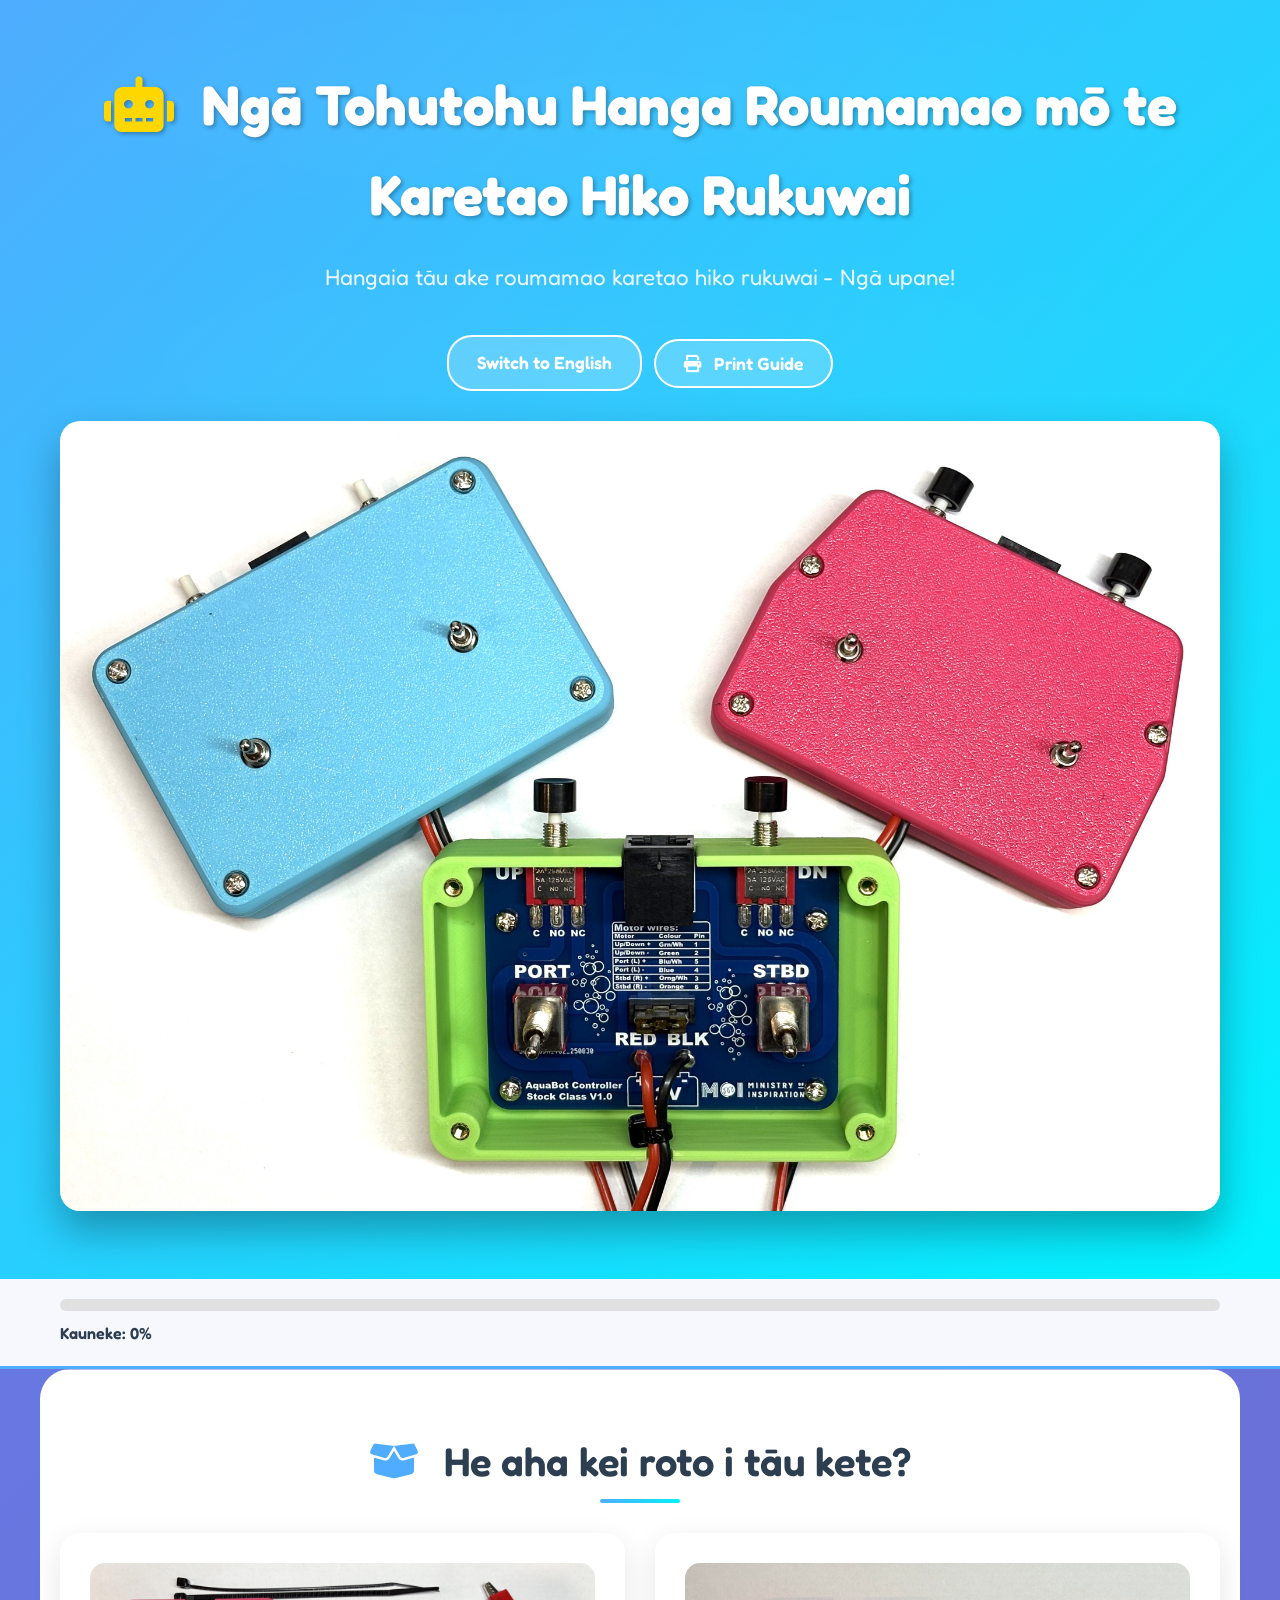
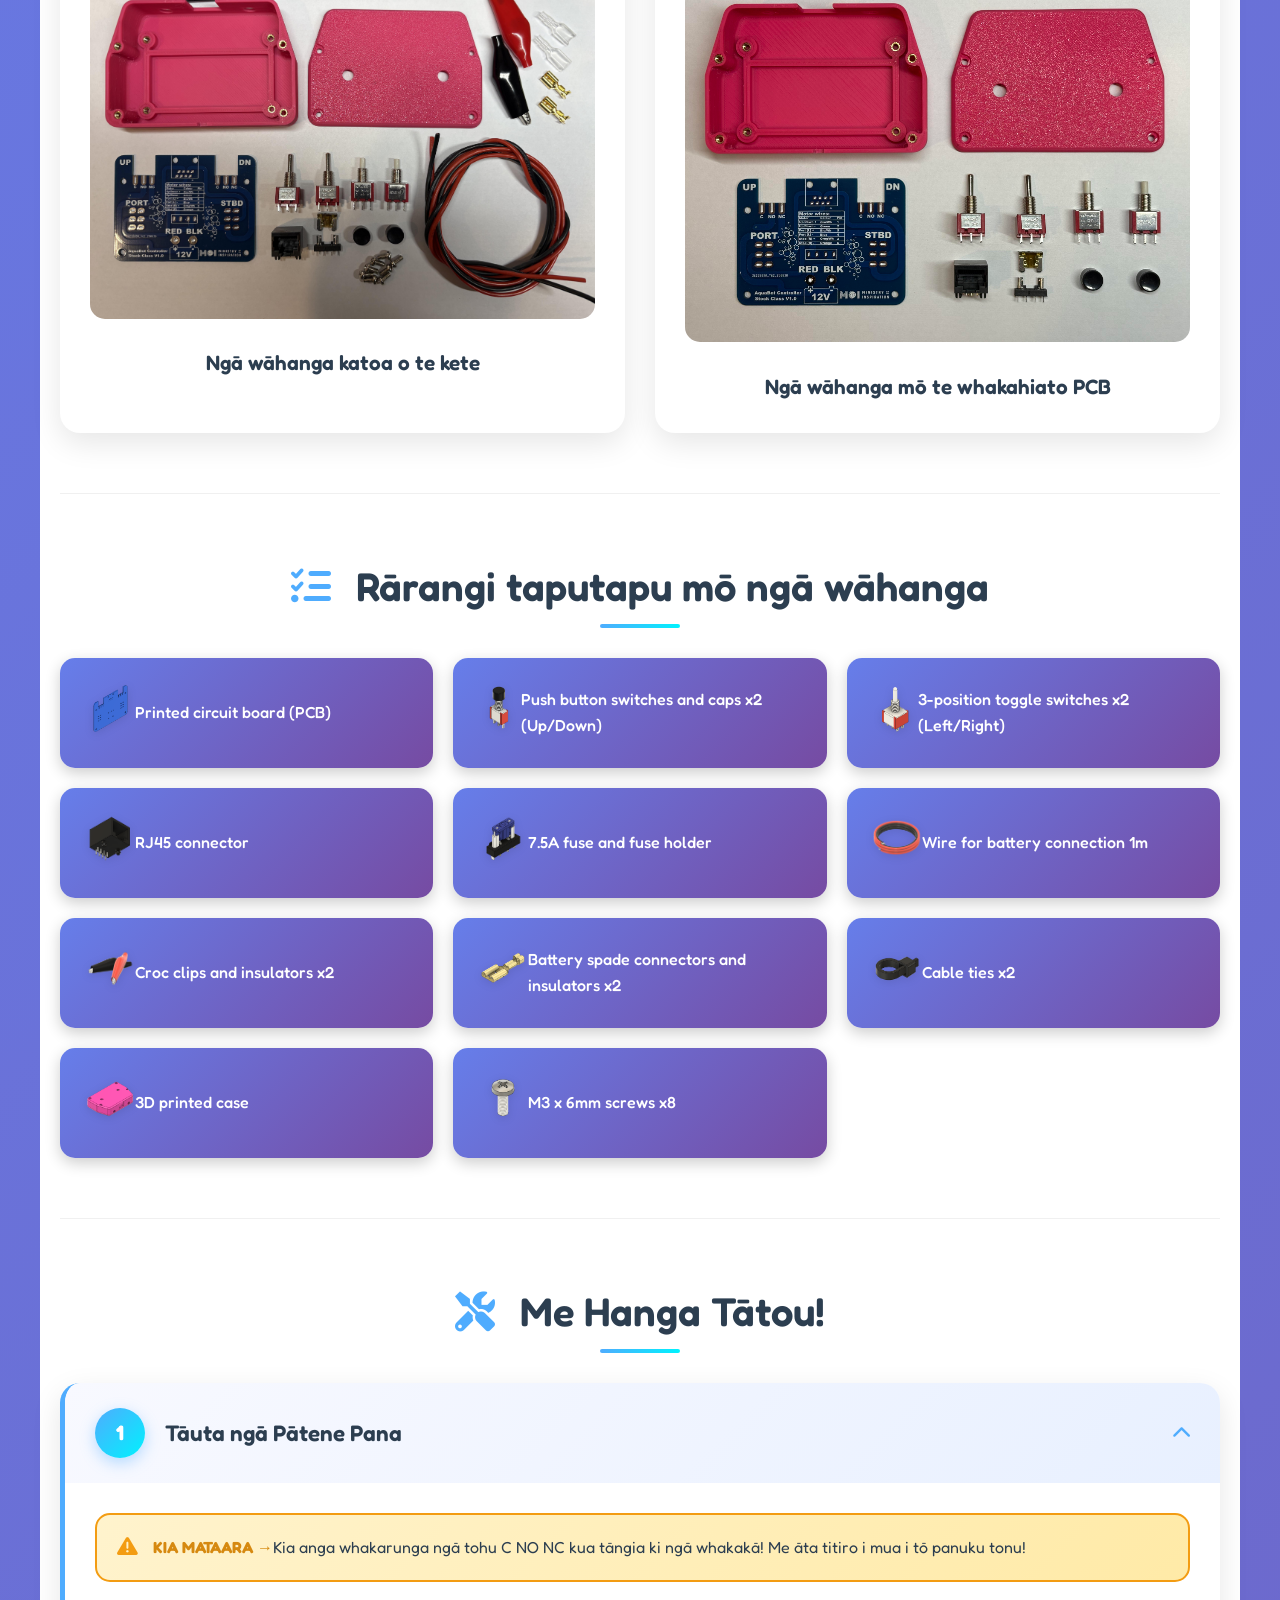
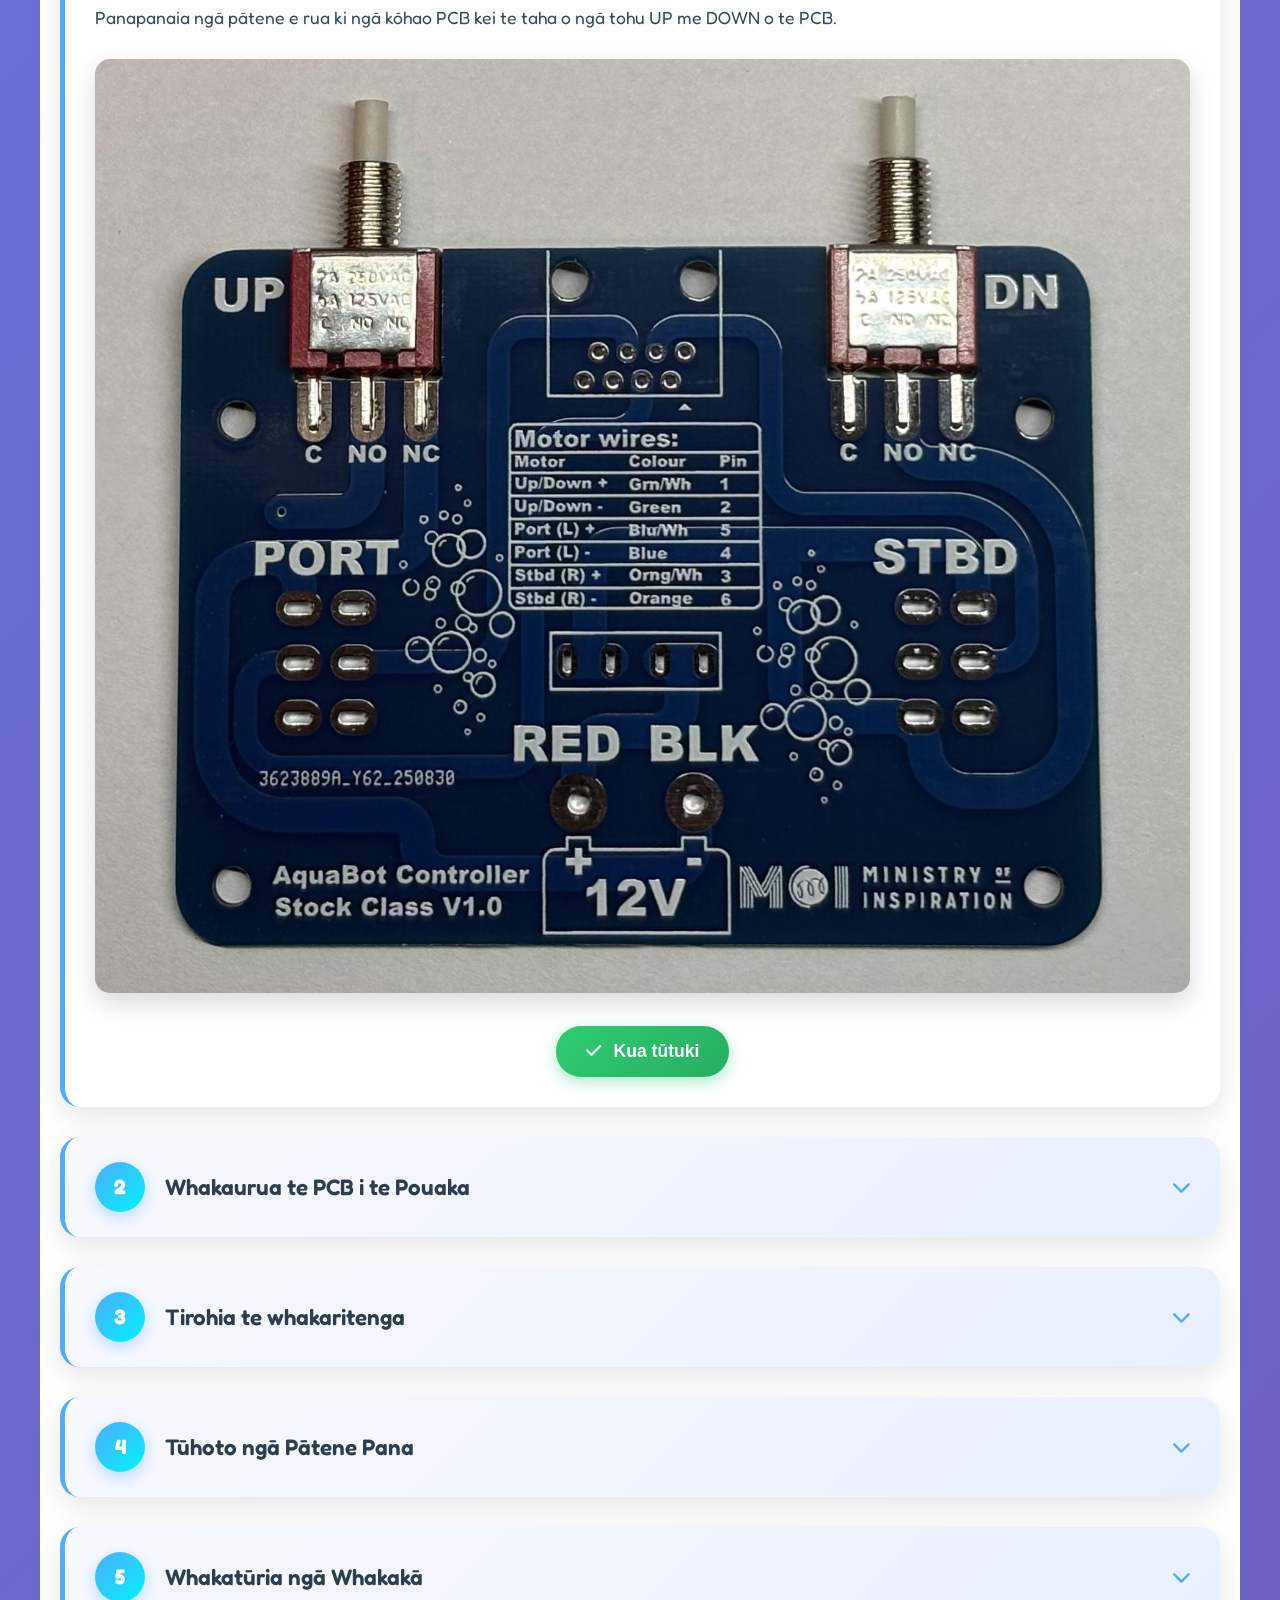
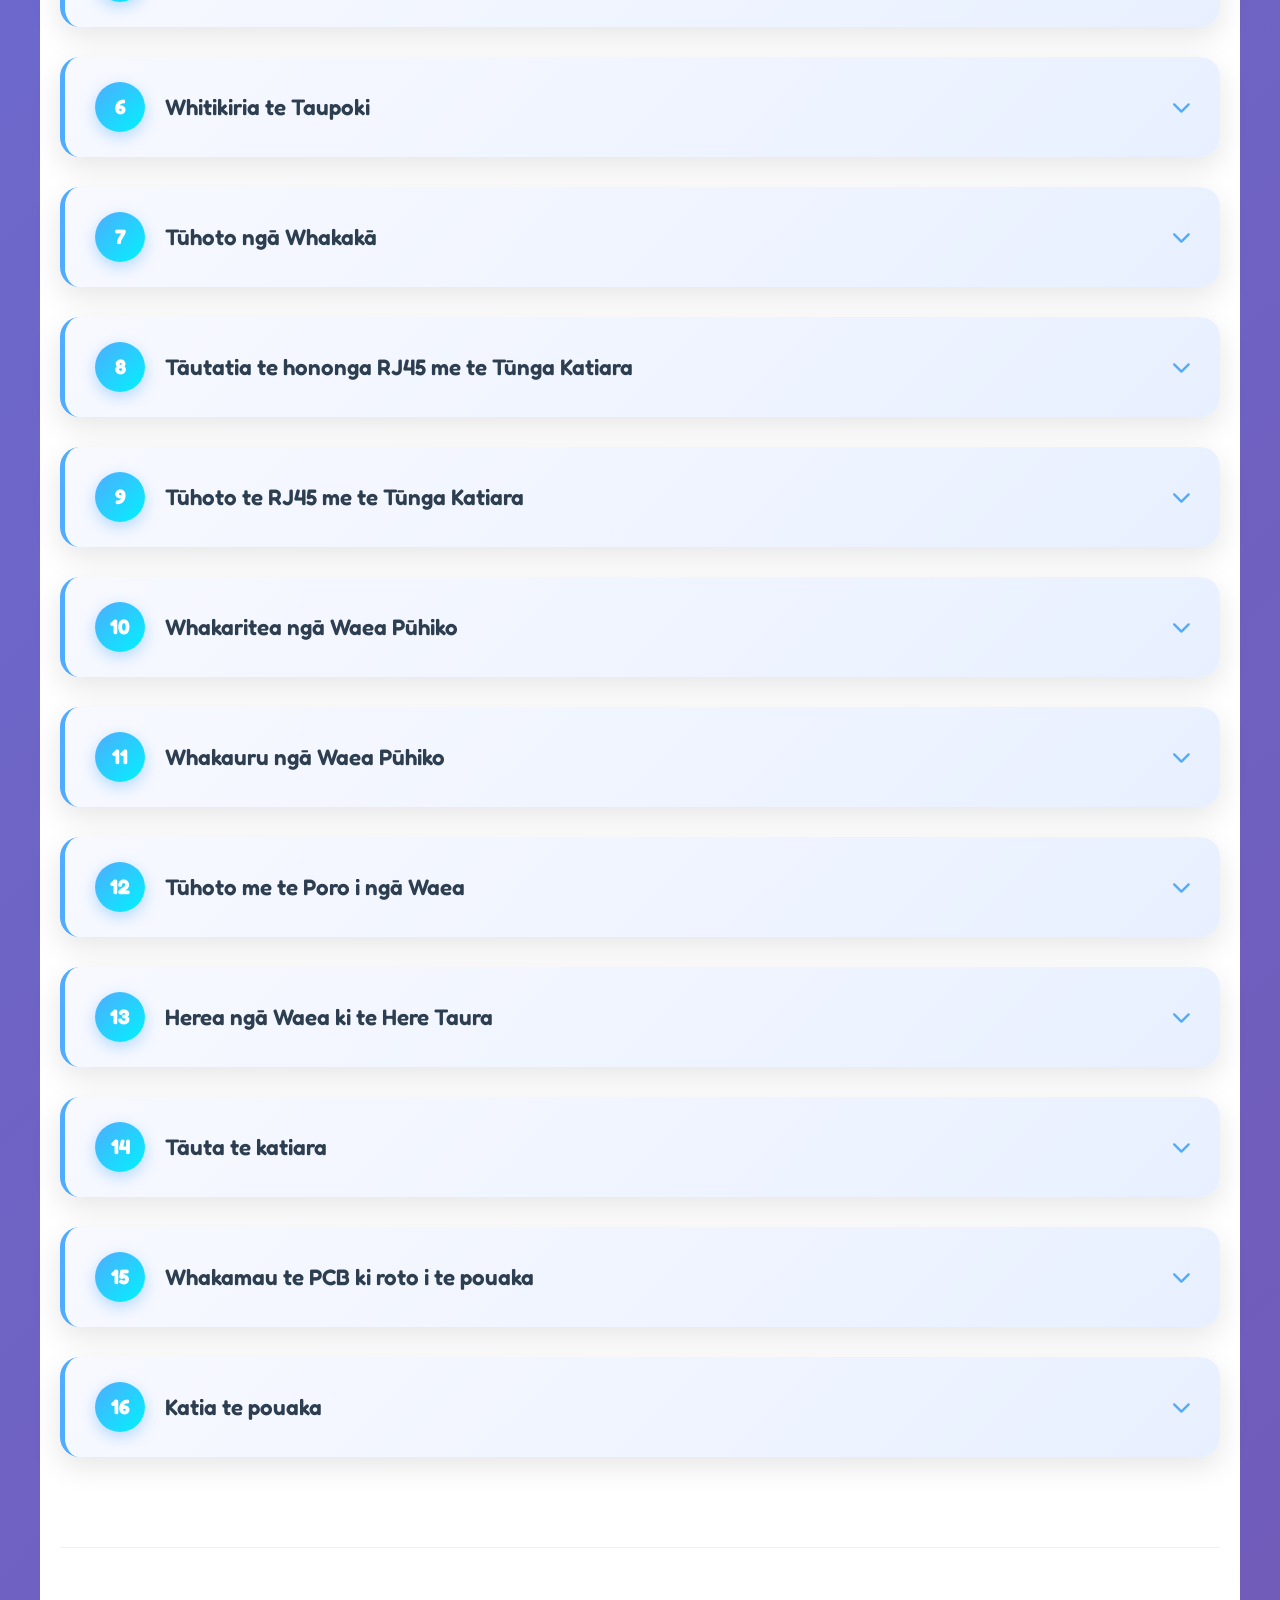
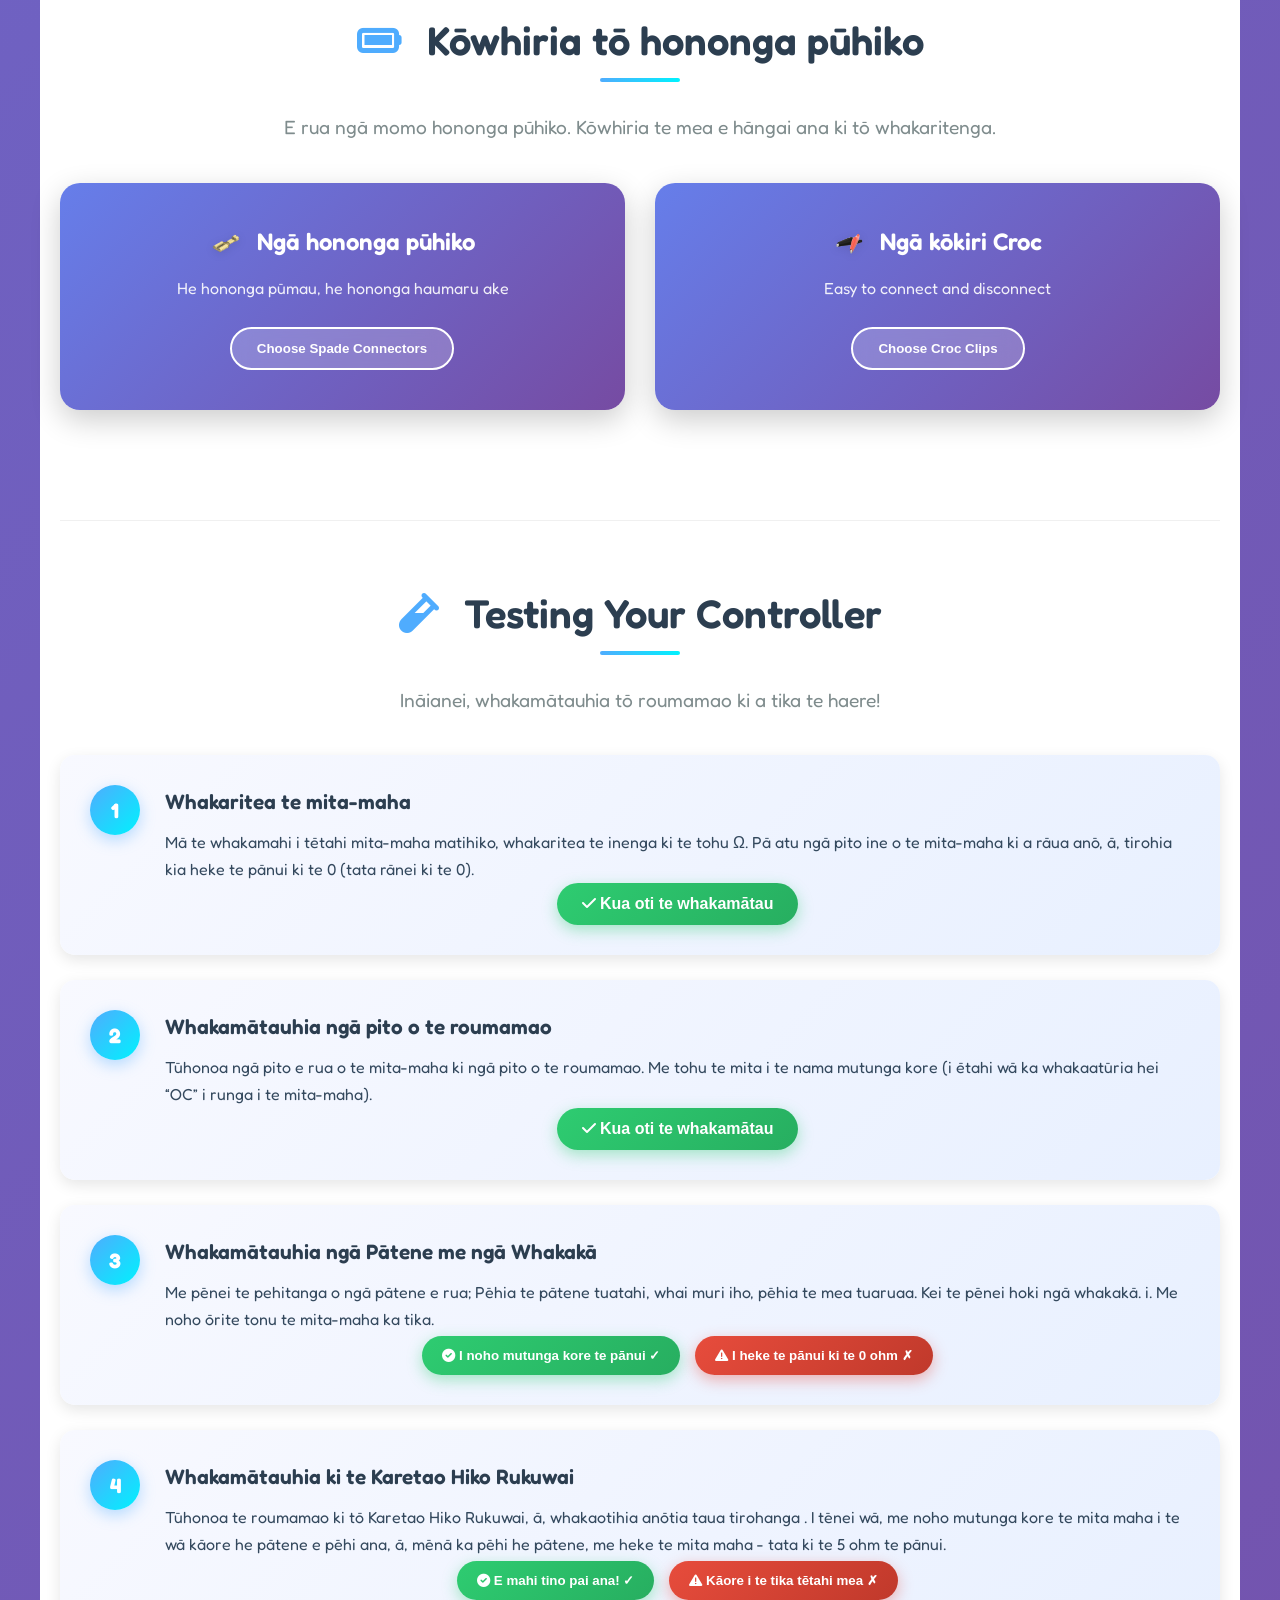
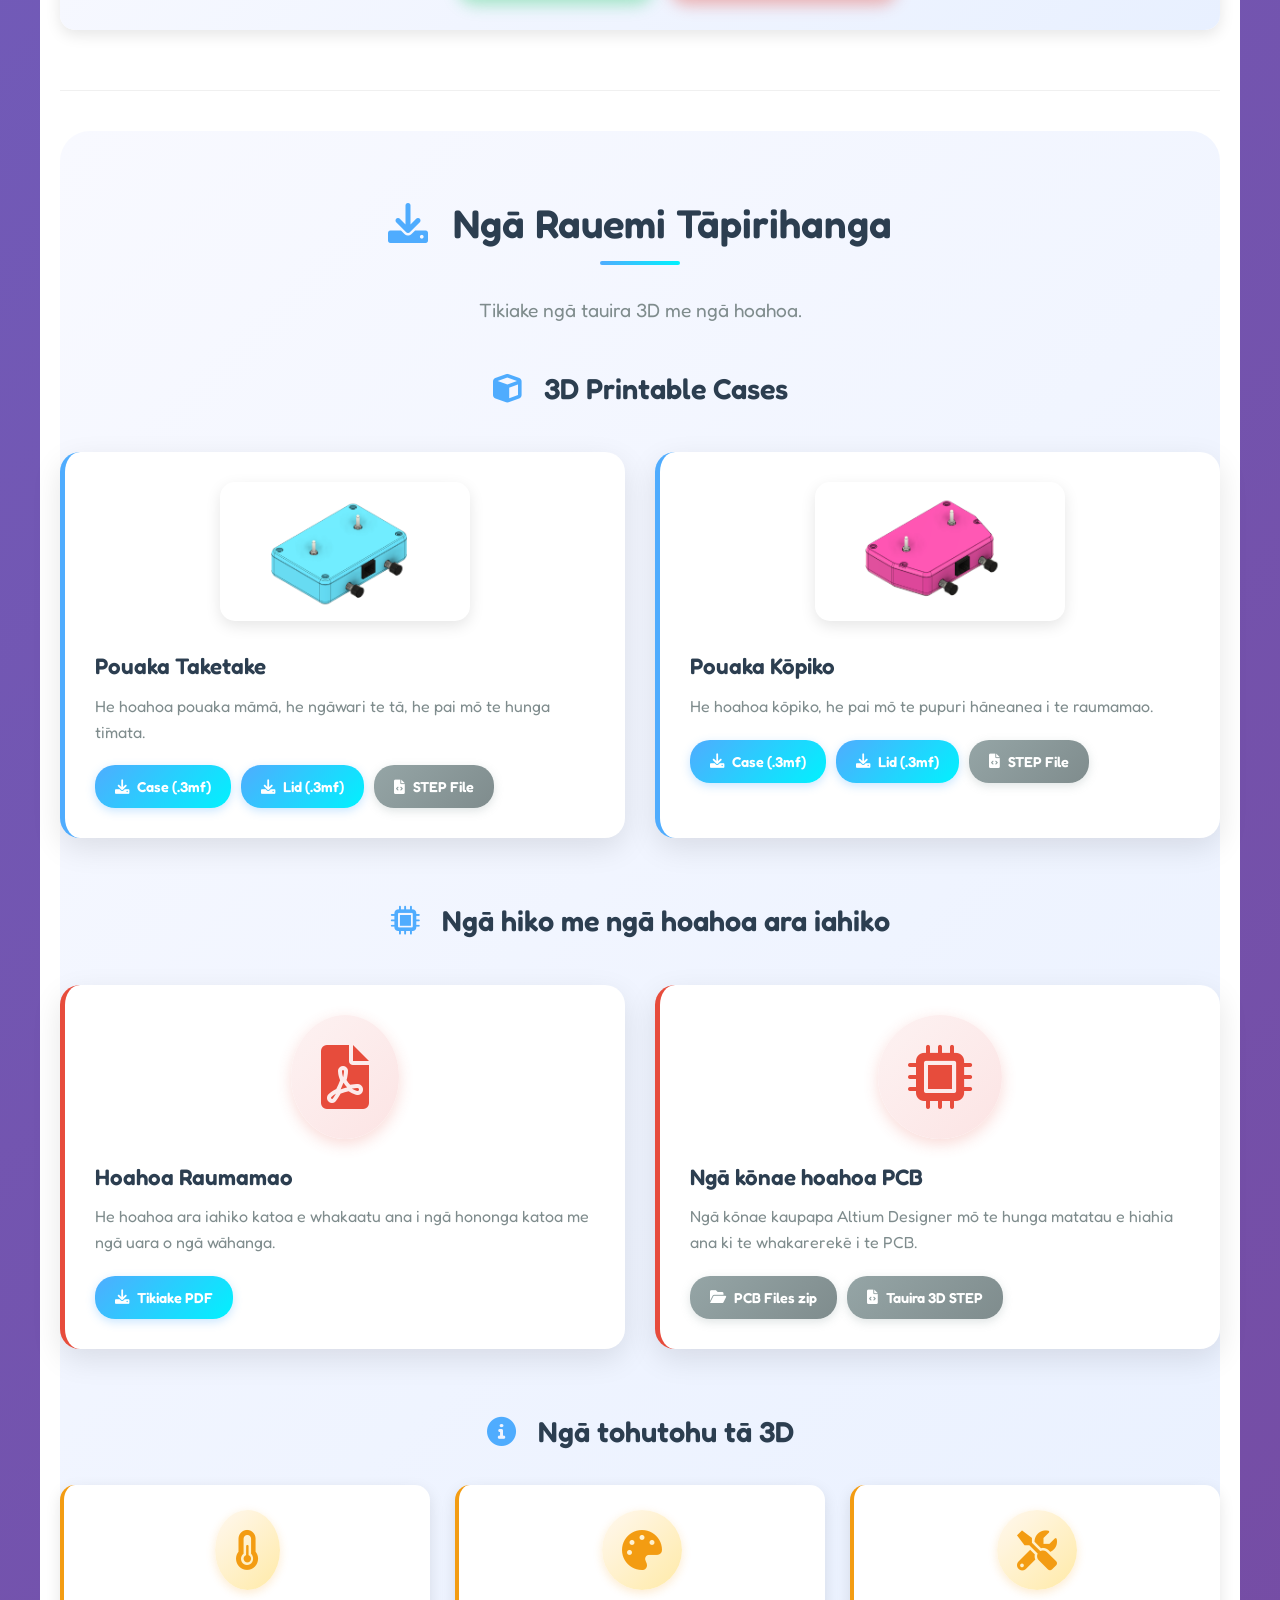
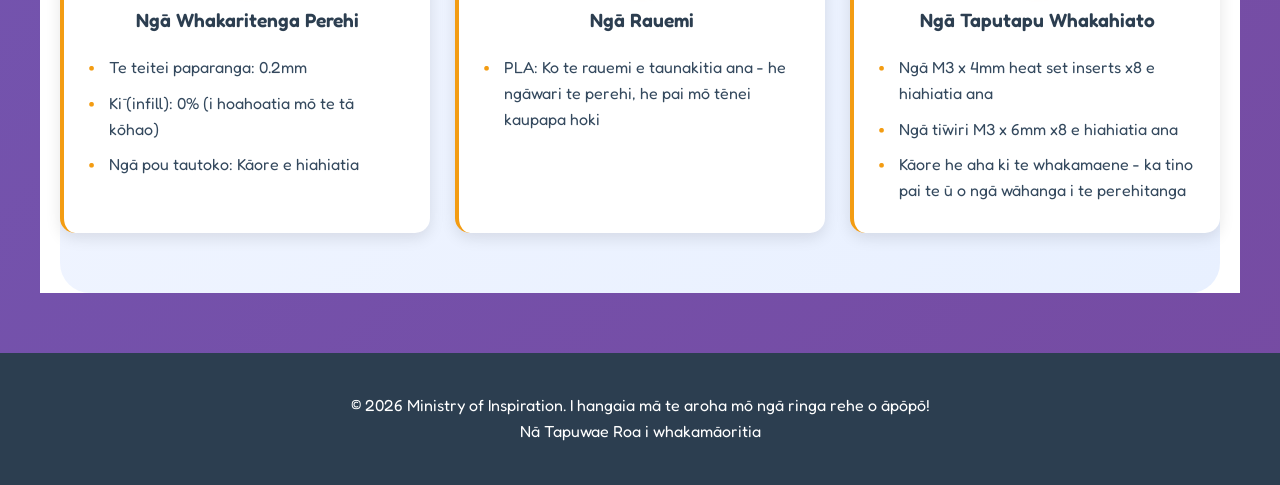
==== mi/index.html @ 12552d41 "Add te reo Māori version" ====
<!DOCTYPE html>
<html lang="mi">
<head>
    <meta charset="UTF-8">
    <meta name="viewport" content="width=device-width, initial-scale=1.0">
    <title>Ngā Tohutohu Hanga Roumamao mō te Karetao Hiko Rukuwai</title>
    <link rel="stylesheet" href="../styles.css">
    <link href="https://fonts.googleapis.com/css2?family=Fredoka:wght@300;400;500;600;700&display=swap" rel="stylesheet">
    <link rel="stylesheet" href="https://cdnjs.cloudflare.com/ajax/libs/font-awesome/6.0.0/css/all.min.css">
</head>
<body>
    <header class="hero-section">
        <div class="container">
            <h1 class="main-title">
                <i class="fas fa-robot"></i>
                Ngā Tohutohu Hanga Roumamao mō te Karetao Hiko Rukuwai
            </h1>
            <p class="subtitle">Hangaia tāu ake roumamao karetao hiko rukuwai - Ngā upane!</p>
            <div class="hero-buttons">
                <a class="btn-lang" href="../index.html">Switch to English</a>
                <button class="btn-print" onclick="printGuide()">
                    <i class="fas fa-print"></i>
                    Print Guide
                </button>
            </div>
            <div class="print-qr">
                <img src="../images/qr-code.png" alt="QR code to web version" class="qr-img">
                <p>Scan for the interactive web version</p>
            </div>
            <div class="hero-image">
                <img src="../images/Controllers.jpeg" alt="Completed AquaBot Controllers" class="hero-img">
            </div>
        </div>
    </header>

    <nav class="progress-nav" id="progressNav">
        <div class="container">
            <div class="progress-bar">
                <div class="progress-fill" id="progressFill"></div>
            </div>
            <div class="progress-controls">
                <p class="progress-text">Kauneke: <span id="progressPercent">0%</span></p>
                <button class="btn-start-again" id="startAgainBtn" onclick="startAgain()" style="display: none;">
                    <i class="fas fa-refresh"></i>
                    Start Again
                </button>
            </div>
        </div>
    </nav>

    <main class="container">
        <!-- Kit Overview Section -->
        <section class="section kit-overview">
            <h2 class="section-title">
                <i class="fas fa-box-open"></i>
                He aha kei roto i tāu kete?
            </h2>
            <div class="kit-images">
                <div class="kit-image-card">
                    <img src="../images/Kit parts.jpeg" alt="Ngā wāhanga katoa o te kete" class="kit-img">
                    <h3>Ngā wāhanga katoa o te kete</h3>
                </div>
                <div class="kit-image-card">
                    <img src="../images/PCB parts.jpeg" alt="Ngā wāhanga mō te whakahiato PCB" class="kit-img">
                    <h3>Ngā wāhanga mō te whakahiato PCB</h3>
                </div>
            </div>
        </section>

        <!-- Parts List Section -->
        <section class="section parts-list">
            <h2 class="section-title">
                <i class="fas fa-list-check"></i>
                Rārangi taputapu mō ngā wāhanga
            </h2>
            <div class="parts-grid">
                <div class="part-item">
                    <img src="../images/icons/PCB.png" alt="PCB" class="part-icon">
                    <span>Printed circuit board (PCB)</span>
                </div>
                <div class="part-item">
                    <img src="../images/icons/pushBtn.png" alt="Push Button" class="part-icon">
                    <span>Push button switches and caps x2 (Up/Down)</span>
                </div>
                <div class="part-item">
                    <img src="../images/icons/switch.png" alt="Toggle Switch" class="part-icon">
                    <span>3-position toggle switches x2 (Left/Right)</span>
                </div>
                <div class="part-item">
                    <img src="../images/icons/RJ45.png" alt="RJ45 Connector" class="part-icon">
                    <span>RJ45 connector</span>
                </div>
                <div class="part-item">
                    <img src="../images/icons/fuse.png" alt="Fuse" class="part-icon">
                    <span>7.5A fuse and fuse holder</span>
                </div>
                <div class="part-item">
                    <img src="../images/icons/wire.png" alt="Wire" class="part-icon">
                    <span>Wire for battery connection 1m</span>
                </div>
                <div class="part-item">
                    <img src="../images/icons/crocClips.png" alt="Crocodile Clips" class="part-icon">
                    <span>Croc clips and insulators x2</span>
                </div>
                <div class="part-item">
                    <img src="../images/icons/spadeTerm.png" alt="Spade Terminals" class="part-icon">
                    <span>Battery spade connectors and insulators x2</span>
                </div>
                <div class="part-item">
                    <img src="../images/icons/cableTie.png" alt="Cable Tie" class="part-icon">
                    <span>Cable ties x2</span>
                </div>
                <div class="part-item">
                    <img src="../images/icons/case.png" alt="3D Printed Case" class="part-icon">
                    <span>3D printed case</span>
                </div>
                <div class="part-item">
                    <img src="../images/icons/screw.png" alt="Screw" class="part-icon">
                    <span>M3 x 6mm screws x8</span>
                </div>
            </div>
        </section>

        <!-- Build Steps Section -->
        <section class="section build-steps">
            <h2 class="section-title">
                <i class="fas fa-tools"></i>
                Me Hanga Tātou!
            </h2>
            
            <!-- Step 1 -->
            <div class="step-card" data-step="1">
                <div class="step-header">
                    <div class="step-number">1</div>
                    <h3>Tāuta ngā Pātene Pana</h3>
                    <div class="step-toggle">
                        <i class="fas fa-chevron-down"></i>
                    </div>
                </div>
                <div class="step-content">
                    <div class="step-text">
                        <div class="warning-box">
                            <i class="fas fa-exclamation-triangle"></i>
                            <strong>KIA MATAARA →</strong> Kia anga whakarunga ngā tohu C NO NC kua tāngia ki ngā whakakā! Me āta titiro  i mua i tō panuku tonu!
                        </div>
                        <p>Panapanaia ngā pātene e rua ki ngā kōhao PCB kei te taha o ngā tohu UP me DOWN o te PCB.</p>
                    </div>
                    <div class="step-image">
                        <img src="../images/1.jpeg" alt="Step 1: Installing push button switches" class="step-img">
                    </div>
                    <div class="step-actions">
                        <button class="btn-complete" onclick="completeStep(1)">
                            <i class="fas fa-check"></i>
                            Kua tūtuki
                        </button>
                    </div>
                </div>
            </div>

            <!-- Step 2 -->
            <div class="step-card" data-step="2">
                <div class="step-header">
                    <div class="step-number">2</div>
                    <h3>Whakaurua te PCB i te Pouaka</h3>
                    <div class="step-toggle">
                        <i class="fas fa-chevron-down"></i>
                    </div>
                </div>
                <div class="step-content">
                    <div class="step-text">
                        <p>Kia tūpato,  āta whakaurua o te PCB ki roto i te  3D printed case, kia kuhu ai ngā pātene mā ngā kohao o mua.</p>
                    </div>
                    <div class="step-image">
                        <img src="../images/2.jpeg" alt="Step 2: Placing PCB in case" class="step-img">
                    </div>
                    <div class="step-actions">
                        <button class="btn-complete" onclick="completeStep(2)">
                            <i class="fas fa-check"></i>
                            Kua tūtuki
                        </button>
                    </div>
                </div>
            </div>

            <!-- Step 3 -->
            <div class="step-card" data-step="3">
                <div class="step-header">
                    <div class="step-number">3</div>
                    <h3>Tirohia te whakaritenga</h3>
                    <div class="step-toggle">
                        <i class="fas fa-chevron-down"></i>
                    </div>
                </div>
                <div class="step-content">
                    <div class="step-text">
                        <p>Tirohia kia tika te whakarārangi o ngā wāhanga katoa, ā, kia tōtika hoki ngā pātene. Ka taea te whakamahi ētahi tīwiri hei pupuri i te PCB.</p>
                    </div>
                    <div class="step-image">
                        <img src="../images/3.jpeg" alt="Step 3: Checking alignment" class="step-img">
                    </div>
                    <div class="step-actions">
                        <button class="btn-complete" onclick="completeStep(3)">
                            <i class="fas fa-check"></i>
                            Kua tūtuki
                        </button>
                    </div>
                </div>
            </div>

            <!-- Step 4 -->
            <div class="step-card" data-step="4">
                <div class="step-header">
                    <div class="step-number">4</div>
                    <h3>Tūhoto ngā Pātene Pana</h3>
                    <div class="step-toggle">
                        <i class="fas fa-chevron-down"></i>
                    </div>
                </div>
                <div class="step-content">
                    <div class="step-text">
                        <div class="warning-box">
                            <i class="fas fa-exclamation-triangle"></i>
                            <strong>Āta tirohia →</strong> Me anga whakarunga tonu ngā tohu C NO NC!
                        </div>
                        <p>Tūhoto ngā pātene kia mau. Tangohia te PCB i te pouaka i muri i tēnei mahi.</p>
                    </div>
                    <div class="step-images">
                        <img src="../images/4A.jpeg" alt="Step 4A: Soldering preparation" class="step-img">
                        <img src="../images/4B.jpeg" alt="Step 4B: Soldering process" class="step-img">
                        <img src="../images/4C.jpeg" alt="Step 4C: Completed soldering" class="step-img">
                    </div>
                    <div class="step-actions">
                        <button class="btn-complete" onclick="completeStep(4)">
                            <i class="fas fa-check"></i>
                            Kua tūtuki
                        </button>
                    </div>
                </div>
            </div>

            <!-- Step 5 -->
            <div class="step-card" data-step="5">
                <div class="step-header">
                    <div class="step-number">5</div>
                    <h3>Whakatūria ngā Whakakā</h3>
                    <div class="step-toggle">
                        <i class="fas fa-chevron-down"></i>
                    </div>
                </div>
                <div class="step-content">
                    <div class="step-text">
                        <p>E rua ngā whakakā tūnga-toru. Whakatūria ki ngā kōhao o te PCB kei te taha o ngā tohu PORT me STBD. Kāore he take mō te ahunga o ngā whakakā.</p>
                    </div>
                    <div class="step-image">
                        <img src="../images/5.jpeg" alt="Step 5: Installing toggle switches" class="step-img">
                    </div>
                    <div class="step-actions">
                        <button class="btn-complete" onclick="completeStep(5)">
                            <i class="fas fa-check"></i>
                            Kua tūtuki
                        </button>
                    </div>
                </div>
            </div>

            <!-- Step 6 -->
            <div class="step-card" data-step="6">
                <div class="step-header">
                    <div class="step-number">6</div>
                    <h3>Whitikiria te Taupoki</h3>
                    <div class="step-toggle">
                        <i class="fas fa-chevron-down"></i>
                    </div>
                </div>
                <div class="step-content">
                    <div class="step-text">
                        <p>Whitikiria te taupoki ki runga i ngā whakakā e rua kia pupuri ai i te tūnga tika. Hurihia koaro te PCB me te taupoki, ā, whakatakotoria ki runga i te pouaka ki te noho whakararo taupoki.</p>
                    </div>
                    <div class="step-image">
                        <img src="../images/6.jpeg" alt="Step 6: Positioning case lid" class="step-img">
                    </div>
                    <div class="step-actions">
                        <button class="btn-complete" onclick="completeStep(6)">
                            <i class="fas fa-check"></i>
                            Kua tūtuki
                        </button>
                    </div>
                </div>
            </div>

            <!-- Step 7 -->
            <div class="step-card" data-step="7">
                <div class="step-header">
                    <div class="step-number">7</div>
                    <h3>Tūhoto ngā Whakakā</h3>
                    <div class="step-toggle">
                        <i class="fas fa-chevron-down"></i>
                    </div>
                </div>
                <div class="step-content">
                    <div class="step-text">
                        <p>Puritia te PCB kia papatahi (tērā pea ma tētahi atu e āwhina), tūhototia ngā whakakā. I ētahi wā he pai ake te tūhoto i tētahi waewae kotahi o te whakakā, kātahi ka hiki ake te papa hei tirotiro mēnā kei te tōtika.</p>
                    </div>
                    <div class="step-image">
                        <img src="../images/7.jpeg" alt="Step 7: Soldering toggle switches" class="step-img">
                    </div>
                    <div class="step-actions">
                        <button class="btn-complete" onclick="completeStep(7)">
                            <i class="fas fa-check"></i>
                            Kua tūtuki
                        </button>
                    </div>
                </div>
            </div>

            <!-- Step 8 -->
            <div class="step-card" data-step="8">
                <div class="step-header">
                    <div class="step-number">8</div>
                    <h3>Tāutatia te hononga RJ45 me te Tūnga Katiara</h3>
                    <div class="step-toggle">
                        <i class="fas fa-chevron-down"></i>
                    </div>
                </div>
                <div class="step-content">
                    <div class="step-text">
                        <p>Pēhia te hononga RJ45 me te Tūnga Katiara, ko te manako kia tuturu te mau.</p>
                    </div>
                    <div class="step-image">
                        <img src="../images/8.jpeg" alt="Step 8: Installing RJ45 and fuse holder" class="step-img">
                    </div>
                    <div class="step-actions">
                        <button class="btn-complete" onclick="completeStep(8)">
                            <i class="fas fa-check"></i>
                            Kua tūtuki
                        </button>
                    </div>
                </div>
            </div>

            <!-- Step 9 -->
            <div class="step-card" data-step="9">
                <div class="step-header">
                    <div class="step-number">9</div>
                    <h3>Tūhoto te RJ45 me te Tūnga Katiara</h3>
                    <div class="step-toggle">
                        <i class="fas fa-chevron-down"></i>
                    </div>
                </div>
                <div class="step-content">
                    <div class="step-text">
                        <p>Hurihia te PCB, kātahi ka tūhoto i te hononga RJ45 me te Tūnga Katiara.</p>
                    </div>
                    <div class="step-image">
                        <img src="../images/9.jpeg" alt="Step 9: Soldering RJ45 and fuse holder" class="step-img">
                    </div>
                    <div class="step-actions">
                        <button class="btn-complete" onclick="completeStep(9)">
                            <i class="fas fa-check"></i>
                            Kua tūtuki
                        </button>
                    </div>
                </div>
            </div>

            <!-- Step 10 -->
            <div class="step-card" data-step="10">
                <div class="step-header">
                    <div class="step-number">10</div>
                    <h3>Whakaritea ngā Waea Pūhiko</h3>
                    <div class="step-toggle">
                        <i class="fas fa-chevron-down"></i>
                    </div>
                </div>
                <div class="step-content">
                    <div class="step-text">
                        <p>Huraina te hiako  (tata ki te 5mm) i ngā pito o te waea mō te hononga pūhiko, ā, takawiria ngā pito o te waea kia tōtika ai ngā whenu katoa. Kātahi, kia āta whakauru ngā waea ki ngā kōhao o te PCB.</p>
                    </div>
                    <div class="step-image">
                        <img src="../images/10.jpeg" alt="Step 10: Preparing battery wires" class="step-img">
                    </div>
                    <div class="step-actions">
                        <button class="btn-complete" onclick="completeStep(10)">
                            <i class="fas fa-check"></i>
                            Kua tūtuki
                        </button>
                    </div>
                </div>
            </div>

            <!-- Step 11 -->
            <div class="step-card" data-step="11">
                <div class="step-header">
                    <div class="step-number">11</div>
                    <h3>Whakauru ngā Waea Pūhiko</h3>
                    <div class="step-toggle">
                        <i class="fas fa-chevron-down"></i>
                    </div>
                </div>
                <div class="step-content">
                    <div class="step-text">
                        <p>Kia āta hurihia kōaro te PCB, me te pupuri tonu i ngā waea kia noho pūmau ki tō rātou wāhi. Tērā pea kia takitahi te whakauru i ngā waea mēnā ka paheke tonu ki waho.</p>
                    </div>
                    <div class="step-image">
                        <img src="../images/11.jpeg" alt="Step 11: Inserting battery wires" class="step-img">
                    </div>
                    <div class="step-actions">
                        <button class="btn-complete" onclick="completeStep(11)">
                            <i class="fas fa-check"></i>
                            Kua tūtuki
                        </button>
                    </div>
                </div>
            </div>

            <!-- Step 12 -->
            <div class="step-card" data-step="12">
                <div class="step-header">
                    <div class="step-number">12</div>
                    <h3>Tūhoto me te Poro i ngā Waea</h3>
                    <div class="step-toggle">
                        <i class="fas fa-chevron-down"></i>
                    </div>
                </div>
                <div class="step-content">
                    <div class="step-text">
                        <p>Tūhototia ngā waea kia pūmau ai ki ō rātou wāhi, ā, poroa ngā pito mēnā e roa rawa ana te puta ki waho.</p>
                    </div>
                    <div class="step-images">
                        <img src="../images/12A.jpeg" alt="Step 12A: Soldering wires" class="step-img">
                        <img src="../images/12B.jpeg" alt="Step 12B: Trimming wire ends" class="step-img">
                    </div>
                    <div class="step-actions">
                        <button class="btn-complete" onclick="completeStep(12)">
                            <i class="fas fa-check"></i>
                            Kua tūtuki
                        </button>
                    </div>
                </div>
            </div>

            <!-- Step 13 -->
            <div class="step-card" data-step="13">
                <div class="step-header">
                    <div class="step-number">13</div>
                    <h3>Herea ngā Waea ki te Here Taura</h3>
                    <div class="step-toggle">
                        <i class="fas fa-chevron-down"></i>
                    </div>
                </div>
                <div class="step-content">
                    <div class="step-text">
                        <p>Retia ngā waea  i tētahi here taura , tata ki te 25mm te tawhiti mai i te wāhi i tūhototia ai ki te PCB. Mā konei e whakamutu  i te kumetanga o ngā waea i te hononga tūhoto, kia kore ai te hononga e whati i a koe e toa ana i te whakataetae!</p>
                    </div>
                    <div class="step-image">
                        <img src="../images/13.jpeg" alt="Step 13: Securing wires with cable tie" class="step-img">
                    </div>
                    <div class="step-actions">
                        <button class="btn-complete" onclick="completeStep(13)">
                            <i class="fas fa-check"></i>
                            Kua tūtuki
                        </button>
                    </div>
                </div>
            </div>

            <!-- Step 14 -->
            <div class="step-card" data-step="14">
                <div class="step-header">
                    <div class="step-number">14</div>
                    <h3>Tāuta te katiara</h3>
                    <div class="step-toggle">
                        <i class="fas fa-chevron-down"></i>
                    </div>
                </div>
                <div class="step-content">
                    <div class="step-text">
                        <p>Pēhia te katiara kia noho ki roto i te tūnga katiara.</p>
                    </div>
                    <div class="step-image">
                        <img src="../images/14.jpeg" alt="Step 14: Installing fuse" class="step-img">
                    </div>
                    <div class="step-actions">
                        <button class="btn-complete" onclick="completeStep(14)">
                            <i class="fas fa-check"></i>
                            Kua tūtuki
                        </button>
                    </div>
                </div>
            </div>

            <!-- Step 15 -->
            <div class="step-card" data-step="15">
                <div class="step-header">
                    <div class="step-number">15</div>
                    <h3>Whakamau te PCB ki roto i te pouaka</h3>
                    <div class="step-toggle">
                        <i class="fas fa-chevron-down"></i>
                    </div>
                </div>
                <div class="step-content">
                    <div class="step-text">
                        <p>Whakatūria anō te PCB ki roto i te 3D printed case, ā, whakamaua ki ngā tīwiri e whā.</p>
                    </div>
                    <div class="step-image">
                        <img src="../images/15.jpeg" alt="Step 15: Securing PCB in case" class="step-img">
                    </div>
                    <div class="step-actions">
                        <button class="btn-complete" onclick="completeStep(15)">
                            <i class="fas fa-check"></i>
                            Kua tūtuki
                        </button>
                    </div>
                </div>
            </div>

            <!-- Step 16 -->
            <div class="step-card" data-step="16">
                <div class="step-header">
                    <div class="step-number">16</div>
                    <h3>Katia te pouaka</h3>
                    <div class="step-toggle">
                        <i class="fas fa-chevron-down"></i>
                    </div>
                </div>
                <div class="step-content">
                    <div class="step-text">
                        <p>Me whakarite kia takoto ngā waea ki runga i te kōhao o runga o te pouaka, kātahi ka whitiki te taupoki, ā, whakamaua ki ngā tīwiri e whā.</p>
                    </div>
                    <div class="step-image">
                        <img src="../images/16.jpeg" alt="Step 16: Closing the case" class="step-img">
                    </div>
                    <div class="step-actions">
                        <button class="btn-complete" onclick="completeStep(16)">
                            <i class="fas fa-check"></i>
                            Kua tūtuki
                        </button>
                    </div>
                </div>
            </div>
        </section>

        <!-- Battery Connection Options -->
        <section class="section connection-options">
            <h2 class="section-title">
                <i class="fas fa-battery-full"></i>
                Kōwhiria tō hononga pūhiko
            </h2>
            <p class="section-description">E rua ngā momo hononga pūhiko. Kōwhiria te mea e hāngai ana ki tō whakaritenga.</p>
            
            <div class="connection-choice">
                <div class="choice-cards">
                    <div class="choice-card">
                        <h3><img src="../images/icons/spadeTerm.png" alt="Spade Terminals" class="choice-icon"> Ngā hononga pūhiko</h3>
                        <p>He hononga pūmau, he hononga haumaru ake</p>
                        <button class="choice-btn" onclick="showSteps('spade')">Choose Spade Connectors</button>
                    </div>
                    <div class="choice-card">
                        <h3><img src="../images/icons/crocClips.png" alt="Crocodile Clips" class="choice-icon"> Ngā kōkiri Croc</h3>
                        <p>Easy to connect and disconnect</p>
                        <button class="choice-btn" onclick="showSteps('croc')">Choose Croc Clips</button>
                    </div>
                </div>
            </div>

            <!-- Spade Connector Steps -->
            <div id="spade-steps" class="connection-steps" style="display: none;">
                <h3 class="connection-title">Spade Connector Steps</h3>
                
                <!-- Step 17 -->
                <div class="step-card" data-step="17">
                    <div class="step-header">
                        <div class="step-number">17</div>
                        <h3>Tin Spade Connector</h3>
                        <div class="step-toggle">
                            <i class="fas fa-chevron-down"></i>
                        </div>
                    </div>
                    <div class="step-content">
                        <div class="step-text">
                            <p>Using a clip to hold a spade terminal connector, tin the wire connection by heating it up with the soldering iron and adding solder.</p>
                        </div>
                        <div class="step-image">
                            <img src="../images/17.jpeg" alt="Step 17: Tinning spade connector" class="step-img">
                        </div>
                        <div class="step-actions">
                            <button class="btn-complete" onclick="completeStep(17)">
                                <i class="fas fa-check"></i>
                                Kua tūtuki
                            </button>
                        </div>
                    </div>
                </div>

                <!-- Step 18 -->
                <div class="step-card" data-step="18">
                    <div class="step-header">
                        <div class="step-number">18</div>
                        <h3>Prepare and Tin Wire</h3>
                        <div class="step-toggle">
                            <i class="fas fa-chevron-down"></i>
                        </div>
                    </div>
                    <div class="step-content">
                        <div class="step-text">
                            <p>Strip about 5mm of insulation from the ends of the wire for the battery connection and tin the end of the wire with a little solder.</p>
                        </div>
                        <div class="step-image">
                            <img src="../images/18.jpeg" alt="Step 18: Preparing and tinning wire" class="step-img">
                        </div>
                        <div class="step-actions">
                            <button class="btn-complete" onclick="completeStep(18)">
                                <i class="fas fa-check"></i>
                                Kua tūtuki
                            </button>
                        </div>
                    </div>
                </div>

                <!-- Step 19 -->
                <div class="step-card" data-step="19">
                    <div class="step-header">
                        <div class="step-number">19</div>
                        <h3>Solder Wire to Spade Connector</h3>
                        <div class="step-toggle">
                            <i class="fas fa-chevron-down"></i>
                        </div>
                    </div>
                    <div class="step-content">
                        <div class="step-text">
                            <p>Slide the insulated sleeve onto the wire first, then solder the wire to the spade terminal connector by heating up the solder again and holding the wire in place until all of the solder is melted. Remove the heat and hold the wire in place for at least 5 seconds, or until the solder has solidified.</p>
                        </div>
                        <div class="step-image">
                            <img src="../images/19.jpeg" alt="Step 19: Soldering wire to spade connector" class="step-img">
                        </div>
                        <div class="step-actions">
                            <button class="btn-complete" onclick="completeStep(19)">
                                <i class="fas fa-check"></i>
                                Kua tūtuki
                            </button>
                        </div>
                    </div>
                </div>

                <!-- Step 20 -->
                <div class="step-card" data-step="20">
                    <div class="step-header">
                        <div class="step-number">20</div>
                        <h3>Crimp Wire Tabs</h3>
                        <div class="step-toggle">
                            <i class="fas fa-chevron-down"></i>
                        </div>
                    </div>
                    <div class="step-content">
                        <div class="step-text">
                            <p>Using a pair of needle-nose pliers, bend the wire crimp tabs on the spade terminal down so they squish the wire insulation a little bit.</p>
                        </div>
                        <div class="step-images">
                            <img src="../images/20A.jpeg" alt="Step 20A: Crimping wire tabs" class="step-img">
                            <img src="../images/20B.jpeg" alt="Step 20B: Completed crimp" class="step-img">
                        </div>
                        <div class="step-actions">
                            <button class="btn-complete" onclick="completeStep(20)">
                                <i class="fas fa-check"></i>
                                Kua tūtuki
                            </button>
                        </div>
                    </div>
                </div>

                <!-- Step 21 -->
                <div class="step-card" data-step="21">
                    <div class="step-header">
                        <div class="step-number">21</div>
                        <h3>Install Insulated Sleeve</h3>
                        <div class="step-toggle">
                            <i class="fas fa-chevron-down"></i>
                        </div>
                    </div>
                    <div class="step-content">
                        <div class="step-text">
                            <p>Slide the insulated sleeve over the spade terminal connector and crimp tabs, then you can repeat steps 17-21 for the other wire.</p>
                        </div>
                        <div class="step-images">
                            <img src="../images/21A.jpeg" alt="Step 21A: Installing insulated sleeve" class="step-img">
                            <img src="../images/21B.jpeg" alt="Step 21B: Completed spade connectors" class="step-img">
                        </div>
                        <div class="step-actions">
                            <button class="btn-complete" onclick="completeStep(21)">
                                <i class="fas fa-check"></i>
                                Kua tūtuki
                            </button>
                        </div>
                    </div>
                </div>
            </div>

            <!-- Croc Clip Steps -->
            <div id="croc-steps" class="connection-steps" style="display: none;">
                <h3 class="connection-title">Croc Clip Steps</h3>
                
                <!-- Step 22 -->
                <div class="step-card" data-step="22">
                    <div class="step-header">
                        <div class="step-number">22</div>
                        <h3>Tin Croc Clip</h3>
                        <div class="step-toggle">
                            <i class="fas fa-chevron-down"></i>
                        </div>
                    </div>
                    <div class="step-content">
                        <div class="step-text">
                            <p>Using a clip to hold a croc clip, tin the wire connection by heating it up with the soldering iron and adding solder.</p>
                        </div>
                        <div class="step-image">
                            <img src="../images/22.jpeg" alt="Step 22: Tinning croc clip" class="step-img">
                        </div>
                        <div class="step-actions">
                            <button class="btn-complete" onclick="completeStep(22)">
                                <i class="fas fa-check"></i>
                                Kua tūtuki
                            </button>
                        </div>
                    </div>
                </div>

                <!-- Step 23 -->
                <div class="step-card" data-step="23">
                    <div class="step-header">
                        <div class="step-number">23</div>
                        <h3>Prepare Wire for Croc Clip</h3>
                        <div class="step-toggle">
                            <i class="fas fa-chevron-down"></i>
                        </div>
                    </div>
                    <div class="step-content">
                        <div class="step-text">
                            <p>Strip about 5mm of insulation from the ends of the wire for the battery connection and tin the end of the wire with a little solder.</p>
                        </div>
                        <div class="step-image">
                            <img src="../images/23.jpeg" alt="Step 23: Preparing wire for croc clip" class="step-img">
                        </div>
                        <div class="step-actions">
                            <button class="btn-complete" onclick="completeStep(23)">
                                <i class="fas fa-check"></i>
                                Kua tūtuki
                            </button>
                        </div>
                    </div>
                </div>

                <!-- Step 24 -->
                <div class="step-card" data-step="24">
                    <div class="step-header">
                        <div class="step-number">24</div>
                        <h3>Crimp Wire to Croc Clip</h3>
                        <div class="step-toggle">
                            <i class="fas fa-chevron-down"></i>
                        </div>
                    </div>
                    <div class="step-content">
                        <div class="step-text">
                            <p>Slide the insulated croc clip sleeve onto the wire first, then holding the wire in place squeeze the wire crimp tabs down so they squish the wire insulation a little bit.</p>
                        </div>
                        <div class="step-image">
                            <img src="../images/24.jpeg" alt="Step 24: Crimping wire to croc clip" class="step-img">
                        </div>
                        <div class="step-actions">
                            <button class="btn-complete" onclick="completeStep(24)">
                                <i class="fas fa-check"></i>
                                Kua tūtuki
                            </button>
                        </div>
                    </div>
                </div>

                <!-- Step 25 -->
                <div class="step-card" data-step="25">
                    <div class="step-header">
                        <div class="step-number">25</div>
                        <h3>Solder Croc Clip Connection</h3>
                        <div class="step-toggle">
                            <i class="fas fa-chevron-down"></i>
                        </div>
                    </div>
                    <div class="step-content">
                        <div class="step-text">
                            <p>Solder the wire to the croc clip by heating up the solder again and holding the wire in place until all of the solder is melted.</p>
                        </div>
                        <div class="step-image">
                            <img src="../images/25.jpeg" alt="Step 25: Soldering croc clip connection" class="step-img">
                        </div>
                        <div class="step-actions">
                            <button class="btn-complete" onclick="completeStep(25)">
                                <i class="fas fa-check"></i>
                                Kua tūtuki
                            </button>
                        </div>
                    </div>
                </div>

                <!-- Step 26 -->
                <div class="step-card" data-step="26">
                    <div class="step-header">
                        <div class="step-number">26</div>
                        <h3>Finish Croc Clip Assembly</h3>
                        <div class="step-toggle">
                            <i class="fas fa-chevron-down"></i>
                        </div>
                    </div>
                    <div class="step-content">
                        <div class="step-text">
                            <p>Slide the insulated croc clip sleeve over the wire crimp tabs, then you can repeat steps 22-26 for the other wire.</p>
                        </div>
                        <div class="step-image">
                            <img src="../images/26.jpeg" alt="Step 26: Finishing croc clip assembly" class="step-img">
                        </div>
                        <div class="step-actions">
                            <button class="btn-complete" onclick="completeStep(26)">
                                <i class="fas fa-check"></i>
                                Kua tūtuki
                            </button>
                        </div>
                    </div>
                </div>
            </div>
        </section>

        <!-- Testing Section -->
        <section class="section testing-section" id="testing-section">
            <h2 class="section-title">
                <i class="fas fa-vial"></i>
                Testing Your Controller
            </h2>
            <p class="section-description">Ināianei, whakamātauhia tō roumamao ki a tika te haere!</p>
            
            <div class="testing-steps">
                <div class="test-step" data-test="1">
                    <div class="test-number">1</div>
                    <div class="test-content">
                        <h3>Whakaritea te mita-maha</h3>
                        <p>Mā te whakamahi i tētahi mita-maha matihiko, whakaritea te inenga ki te tohu Ω. Pā atu ngā pito ine o te mita-maha ki a rāua anō, ā, tirohia kia heke te pānui ki te 0 (tata rānei ki te 0).</p>
                        <div class="test-actions">
                            <button class="btn-test-complete" onclick="completeTest(1)">
                                <i class="fas fa-check"></i>
                                Kua oti te whakamātau
                            </button>
                        </div>
                    </div>
                </div>
                <div class="test-step" data-test="2">
                    <div class="test-number">2</div>
                    <div class="test-content">
                        <h3>Whakamātauhia ngā pito o te roumamao</h3>
                        <p>Tūhonoa ngā pito e rua o te mita-maha ki ngā pito o te roumamao. Me tohu te mita  i te nama mutunga kore (i ētahi wā ka whakaatūria hei “OC” i runga i te mita-maha).</p>
                        <div class="test-actions">
                            <button class="btn-test-complete" onclick="completeTest(2)">
                                <i class="fas fa-check"></i>
                                Kua oti te whakamātau
                            </button>
                        </div>
                    </div>
                </div>
                <div class="test-step" data-test="3">
                    <div class="test-number">3</div>
                    <div class="test-content">
                        <h3>Whakamātauhia ngā Pātene me ngā Whakakā</h3>
                        <p>Me pēnei te pehitanga o ngā pātene e rua; Pēhia te pātene tuatahi, whai muri iho, pēhia te mea tuaruaa.   Kei te pēnei hoki ngā whakakā. i. Me noho ōrite tonu te mita-maha ka tika.</p>
                        <div class="test-result-options">
                            <button class="btn-test-pass" onclick="testResult(3, 'pass')">
                                <i class="fas fa-check-circle"></i>
                                I noho mutunga kore te pānui ✓
                            </button>
                            <button class="btn-test-fail" onclick="testResult(3, 'fail')">
                                <i class="fas fa-exclamation-triangle"></i>
                                I heke te pānui ki te 0 ohm ✗
                            </button>
                        </div>
                    </div>
                </div>
                <div class="test-step" data-test="4">
                    <div class="test-number">4</div>
                    <div class="test-content">
                        <h3>Whakamātauhia ki te Karetao Hiko Rukuwai</h3>
                        <p>Tūhonoa te roumamao ki tō Karetao Hiko Rukuwai, ā, whakaotihia anōtia taua tirohanga . I tēnei wā, me noho mutunga kore te mita maha i te wā kāore he pātene e pēhi ana, ā, mēnā ka pēhi he pātene, me heke te mita maha - tata ki te 5 ohm te pānui.</p>
                        <div class="test-result-options">
                            <button class="btn-test-pass" onclick="testResult(4, 'pass')">
                                <i class="fas fa-check-circle"></i>
                                E mahi tino pai ana! ✓
                            </button>
                            <button class="btn-test-fail" onclick="testResult(4, 'fail')">
                                <i class="fas fa-exclamation-triangle"></i>
                                Kāore i te tika tētahi mea ✗
                            </button>
                        </div>
                    </div>
                </div>
            </div>
            
            <div class="testing-complete" id="testing-complete" style="display: none;">
                <div class="success-message">
                    <h3><i class="fas fa-trophy"></i> All Tests Passed!</h3>
                    <p>Congratulations! Your AquaBot controller is working perfectly and ready to control your underwater robot!</p>
                    <button class="btn-celebrate" onclick="showFinalCelebration()">
                        <i class="fas fa-rocket"></i>
                        Celebrate Success!
                    </button>
                </div>
            </div>
        </section>

        <!-- Troubleshooting Section -->
        <section class="section troubleshooting-section" id="troubleshooting-section" style="display: none;">
            <h2 class="section-title">
                <i class="fas fa-wrench"></i>
                Troubleshooting
            </h2>
            <p class="section-description">Don't worry! Let's fix the issue and get your controller working perfectly.</p>
            
            <div class="troubleshooting-steps">
                <div class="trouble-step">
                    <div class="trouble-icon">
                        <i class="fas fa-search"></i>
                    </div>
                    <div class="trouble-content">
                        <h3>Check Your Soldering</h3>
                        <p>First - check your soldering, make sure none of the soldered joints are blobbed across other solder joints. If you find a short, heat up the soldered joint with a clean iron and let it draw away some of the extra solder until the joint is not connecting another joint anymore.</p>
                        <div class="trouble-actions">
                            <button class="btn-trouble-fixed" onclick="troubleFixed(1)">
                                <i class="fas fa-check"></i>
                                Fixed This Issue
                            </button>
                        </div>
                    </div>
                </div>
                <div class="trouble-step">
                    <div class="trouble-icon">
                        <i class="fas fa-rotate"></i>
                    </div>
                    <div class="trouble-content">
                        <h3>Check Switch Orientation</h3>
                        <p>Check that the C NO NC labels stamped into the push button switches are facing upwards, if they are not then carefully melt the solder on the three legs of the switch and flip it up the other way. You may need a friend and a second soldering iron to help you with this.</p>
                        <div class="trouble-actions">
                            <button class="btn-trouble-fixed" onclick="troubleFixed(2)">
                                <i class="fas fa-check"></i>
                                Fixed This Issue
                            </button>
                        </div>
                    </div>
                </div>
                <div class="trouble-step">
                    <div class="trouble-icon">
                        <i class="fas fa-robot"></i>
                    </div>
                    <div class="trouble-content">
                        <h3>Check Your AquaBot</h3>
                        <p>Check your AquaBot to make sure no wires are broken, and that the bare copper wire ends are not touching each other or the motor casing.</p>
                        <div class="trouble-actions">
                            <button class="btn-trouble-fixed" onclick="troubleFixed(3)">
                                <i class="fas fa-check"></i>
                                Fixed This Issue
                            </button>
                        </div>
                    </div>
                </div>
            </div>
            
            <div class="trouble-complete">
                <button class="btn-retest" onclick="retestController()">
                    <i class="fas fa-redo"></i>
                    Test Controller Again
                </button>
            </div>
        </section>

        <!-- Resources Section -->
        <section class="section resources-section">
            <h2 class="section-title">
                <i class="fas fa-download"></i>
                Ngā Rauemi Tāpirihanga
            </h2>
            <p class="section-description">Tikiake ngā tauira 3D me ngā hoahoa.</p>
            
            <!-- 3D Models -->
            <div class="resources-category">
                <h3 class="category-title">
                    <i class="fas fa-cube"></i>
                    3D Printable Cases
                </h3>
                <div class="resources-grid">
                    <div class="resource-card">
                        <div class="resource-image">
                            <img src="../3d models/BasicEnclosure/BasicEnclosure.png" alt="Basic Enclosure 3D Model" class="resource-img">
                        </div>
                        <div class="resource-content">
                            <h4>Pouaka Taketake</h4>
                            <p>He hoahoa pouaka māmā, he ngāwari te tā, he pai mō te hunga tīmata.</p>
                            <div class="resource-downloads">
                                <a href="../3d models/BasicEnclosure/Case.3mf" download class="download-btn">
                                    <i class="fas fa-download"></i>
                                    Case (.3mf)
                                </a>
                                <a href="../3d models/BasicEnclosure/Lid.3mf" download class="download-btn">
                                    <i class="fas fa-download"></i>
                                    Lid (.3mf)
                                </a>
                                <a href="../3d models/BasicEnclosure/BasicEnclosure.step" download class="download-btn secondary">
                                    <i class="fas fa-file-code"></i>
                                    STEP File
                                </a>
                            </div>
                        </div>
                    </div>
                    
                    <div class="resource-card">
                        <div class="resource-image">
                            <img src="../3d models/AngledEnclosure/AngledEnclosure.png" alt="Angled Enclosure 3D Model" class="resource-img">
                        </div>
                        <div class="resource-content">
                            <h4>Pouaka Kōpiko</h4>
                            <p>He hoahoa kōpiko, he pai mō te pupuri hāneanea i te raumamao.</p>
                            <div class="resource-downloads">
                                <a href="../3d models/AngledEnclosure/Case.3mf" download class="download-btn">
                                    <i class="fas fa-download"></i>
                                    Case (.3mf)
                                </a>
                                <a href="../3d models/AngledEnclosure/Lid.3mf" download class="download-btn">
                                    <i class="fas fa-download"></i>
                                    Lid (.3mf)
                                </a>
                                <a href="../3d models/AngledEnclosure/AngledEnclosure.step" download class="download-btn secondary">
                                    <i class="fas fa-file-code"></i>
                                    STEP File
                                </a>
                            </div>
                        </div>
                    </div>
                </div>
            </div>

            <!-- Schematics -->
            <div class="resources-category">
                <h3 class="category-title">
                    <i class="fas fa-microchip"></i>
                    Ngā hiko me ngā hoahoa ara iahiko
                </h3>
                <div class="resources-grid">
                    <div class="resource-card schematic-card">
                        <div class="resource-icon">
                            <i class="fas fa-file-pdf"></i>
                        </div>
                        <div class="resource-content">
                            <h4>Hoahoa Raumamao</h4>
                            <p>He hoahoa ara iahiko katoa e whakaatu ana i ngā hononga katoa me ngā uara o ngā wāhanga.</p>
                            <div class="resource-downloads">
                                <a href="../ECAD/AquaBot Stock Controller Schematic.pdf" download class="download-btn">
                                    <i class="fas fa-download"></i>
                                    Tikiake PDF
                                </a>
                            </div>
                        </div>
                    </div>
                    
                    <div class="resource-card schematic-card">
                        <div class="resource-icon">
                            <i class="fas fa-microchip"></i>
                        </div>
                        <div class="resource-content">
                            <h4>Ngā kōnae hoahoa PCB</h4>
                            <p>Ngā kōnae kaupapa Altium Designer mō te hunga matatau e hiahia ana ki te whakarerekē i te PCB.</p>
                            <div class="resource-downloads">
                                <a href="../ECAD/AD-ECAD-files.zip" target="_blank" class="download-btn secondary">
                                    <i class="fas fa-folder-open"></i>
                                    PCB Files zip
                                </a>
                                <a href="../ECAD/Altium/AquaBot Stock Controller.step" download class="download-btn secondary">
                                    <i class="fas fa-file-code"></i>
                                    Tauira 3D STEP
                                </a>
                            </div>
                        </div>
                    </div>
                </div>
            </div>

            <!-- Printing Tips -->
            <div class="resources-category">
                <h3 class="category-title">
                    <i class="fas fa-info-circle"></i>
                    Ngā tohutohu tā 3D
                </h3>
                <div class="printing-tips">
                    <div class="tip-card">
                        <div class="tip-icon">
                            <i class="fas fa-thermometer-half"></i>
                        </div>
                        <div class="tip-content">
                            <h4>Ngā Whakaritenga Perehi</h4>
                            <ul>
                                <li>Te teitei paparanga: 0.2mm</li>
                                <li>Kī (infill): 0% (i hoahoatia mō te tā kōhao)</li>
                                <li>Ngā pou tautoko: Kāore e hiahiatia</li>
                            </ul>
                        </div>
                    </div>
                    
                    <div class="tip-card">
                        <div class="tip-icon">
                            <i class="fas fa-palette"></i>
                        </div>
                        <div class="tip-content">
                            <h4>Ngā Rauemi</h4>
                            <ul>
                                <li>PLA: Ko te rauemi e taunakitia ana - he ngāwari te perehi, he pai mō tēnei kaupapa hoki</li>
                            </ul>
                        </div>
                    </div>
                    
                    <div class="tip-card">
                        <div class="tip-icon">
                            <i class="fas fa-tools"></i>
                        </div>
                        <div class="tip-content">
                            <h4>Ngā Taputapu Whakahiato</h4>
                            <ul>
                                <li>Ngā M3 x 4mm heat set inserts x8 e hiahiatia ana</li>
                                <li>Ngā tīwiri M3 x 6mm x8 e hiahiatia ana</li>
                                <li>Kāore he aha ki te whakamaene - ka tino pai te ū o ngā wāhanga i te perehitanga</li>
                            </ul>
                        </div>
                    </div>
                </div>
            </div>
        </section>
    </main>

    <footer class="footer">
        <div class="container">
            <p>&copy; 2026 Ministry of Inspiration. I hangaia mā te aroha mō ngā ringa rehe o āpōpō!</p>
            <p>Nā Tapuwae Roa i whakamāoritia</p>
        </div>
    </footer>

    <script src="../script.js"></script>
</body>
</html>
---- styles.css ----
/* Reset and Base Styles */
* {
    margin: 0;
    padding: 0;
    box-sizing: border-box;
}

body {
    font-family: 'Fredoka', sans-serif;
    line-height: 1.6;
    color: #2c3e50;
    background: linear-gradient(135deg, #667eea 0%, #764ba2 100%);
    min-height: 100vh;
}

.container {
    max-width: 1200px;
    margin: 0 auto;
    padding: 0 20px;
}

/* Hero Section */
.hero-section {
    background: linear-gradient(135deg, #4facfe 0%, #00f2fe 100%);
    color: white;
    padding: 60px 0;
    text-align: center;
    position: relative;
    overflow: hidden;
}

.hero-section::before {
    content: '';
    position: absolute;
    top: 0;
    left: 0;
    right: 0;
    bottom: 0;
    background: url('data:image/svg+xml,<svg xmlns="http://www.w3.org/2000/svg" viewBox="0 0 100 20"><defs><radialGradient id="a" cx="50%" cy="40%"><stop offset="0%" stop-color="%23ffffff" stop-opacity="0.1"/><stop offset="100%" stop-color="%23ffffff" stop-opacity="0"/></radialGradient></defs><rect width="100" height="20" fill="url(%23a)"/></svg>') repeat;
    opacity: 0.3;
}

.main-title {
    font-size: 3.5rem;
    font-weight: 700;
    margin-bottom: 20px;
    text-shadow: 2px 2px 4px rgba(0,0,0,0.3);
    position: relative;
    z-index: 1;
}

.main-title i {
    color: #ffd700;
    margin-right: 15px;
    animation: bounce 2s infinite;
}

.subtitle {
    font-size: 1.4rem;
    margin-bottom: 40px;
    opacity: 0.9;
    position: relative;
    z-index: 1;
}

.hero-image {
    position: relative;
    z-index: 1;
}

.hero-img {
    max-width: 100%;
    height: auto;
    border-radius: 20px;
    box-shadow: 0 20px 40px rgba(0,0,0,0.3);
    transition: transform 0.3s ease;
}

.hero-img:hover {
    transform: scale(1.05);
}

/* Progress Navigation */
.progress-nav {
    background: rgba(255,255,255,0.95);
    backdrop-filter: blur(10px);
    padding: 20px 0;
    position: sticky;
    top: 0;
    z-index: 100;
    border-bottom: 3px solid #4facfe;
}

.progress-controls {
    display: flex;
    justify-content: space-between;
    align-items: center;
    margin-top: 10px;
}

.progress-bar {
    width: 100%;
    height: 12px;
    background: #e0e0e0;
    border-radius: 6px;
    overflow: hidden;
    margin-bottom: 10px;
}

.progress-fill {
    height: 100%;
    background: linear-gradient(90deg, #4facfe, #00f2fe);
    border-radius: 6px;
    width: 0%;
    transition: width 0.5s ease;
}

.progress-text {
    text-align: center;
    font-weight: 600;
    color: #2c3e50;
    margin: 0;
}

.btn-start-again {
    background: linear-gradient(135deg, #e74c3c 0%, #c0392b 100%);
    color: white;
    border: none;
    padding: 8px 16px;
    border-radius: 20px;
    font-weight: 600;
    cursor: pointer;
    transition: all 0.3s ease;
    font-size: 0.9rem;
    box-shadow: 0 3px 10px rgba(231, 76, 60, 0.3);
}

.btn-start-again:hover {
    transform: translateY(-2px);
    box-shadow: 0 5px 15px rgba(231, 76, 60, 0.4);
}

/* Main Content */
main {
    background: white;
    margin-top: 0;
    border-radius: 30px 30px 0 0;
    position: relative;
    z-index: 10;
    padding-bottom: 60px;
}

/* Section Styles */
.section {
    padding: 60px 0;
    border-bottom: 1px solid #f0f0f0;
}

.section:last-child {
    border-bottom: none;
}

.section-title {
    font-size: 2.5rem;
    font-weight: 600;
    color: #2c3e50;
    margin-bottom: 40px;
    text-align: center;
    position: relative;
}

.section-title i {
    color: #4facfe;
    margin-right: 15px;
}

.section-title::after {
    content: '';
    position: absolute;
    bottom: -10px;
    left: 50%;
    transform: translateX(-50%);
    width: 80px;
    height: 4px;
    background: linear-gradient(90deg, #4facfe, #00f2fe);
    border-radius: 2px;
}

/* Kit Overview */
.kit-images {
    display: grid;
    grid-template-columns: repeat(auto-fit, minmax(300px, 1fr));
    gap: 30px;
    margin-top: 40px;
}

.kit-image-card {
    background: white;
    border-radius: 20px;
    padding: 30px;
    box-shadow: 0 10px 30px rgba(0,0,0,0.1);
    text-align: center;
    transition: transform 0.3s ease, box-shadow 0.3s ease;
}

.kit-image-card:hover {
    transform: translateY(-10px);
    box-shadow: 0 20px 40px rgba(0,0,0,0.15);
}

.kit-img {
    width: 100%;
    height: auto;
    border-radius: 15px;
    margin-bottom: 20px;
}

.kit-image-card h3 {
    font-size: 1.3rem;
    color: #2c3e50;
    font-weight: 600;
}

/* Parts List */
.parts-grid {
    display: grid;
    grid-template-columns: repeat(auto-fit, minmax(280px, 1fr));
    gap: 20px;
    margin-top: 40px;
}

.part-item {
    background: linear-gradient(135deg, #667eea 0%, #764ba2 100%);
    color: white;
    padding: 25px;
    border-radius: 15px;
    display: flex;
    align-items: center;
    font-weight: 500;
    transition: transform 0.3s ease;
    box-shadow: 0 5px 15px rgba(0,0,0,0.2);
}

.part-item:hover {
    transform: translateY(-5px);
}

.part-item i {
    font-size: 1.5rem;
    margin-right: 15px;
    color: #ffd700;
}

/* Step Cards */
.step-card {
    background: white;
    border-radius: 20px;
    margin-bottom: 30px;
    box-shadow: 0 10px 30px rgba(0,0,0,0.1);
    overflow: hidden;
    transition: all 0.3s ease;
    border-left: 5px solid #4facfe;
}

.step-card.completed {
    border-left-color: #2ecc71;
    background: linear-gradient(135deg, #f8fff8 0%, #e8f5e8 100%);
}

.step-card:hover {
    box-shadow: 0 15px 40px rgba(0,0,0,0.15);
    transform: translateY(-5px);
}

.step-header {
    padding: 25px 30px;
    background: linear-gradient(135deg, #f8f9ff 0%, #e8f0ff 100%);
    display: flex;
    align-items: center;
    cursor: pointer;
    transition: background 0.3s ease;
}

.step-card.completed .step-header {
    background: linear-gradient(135deg, #e8f5e8 0%, #d4edda 100%);
}

.step-header:hover {
    background: linear-gradient(135deg, #e8f0ff 0%, #d0e0ff 100%);
}

.step-number {
    width: 50px;
    height: 50px;
    background: linear-gradient(135deg, #4facfe 0%, #00f2fe 100%);
    color: white;
    border-radius: 50%;
    display: flex;
    align-items: center;
    justify-content: center;
    font-weight: 700;
    font-size: 1.3rem;
    margin-right: 20px;
    box-shadow: 0 5px 15px rgba(79, 172, 254, 0.4);
}

.step-card.completed .step-number {
    background: linear-gradient(135deg, #2ecc71 0%, #27ae60 100%);
    box-shadow: 0 5px 15px rgba(46, 204, 113, 0.4);
}

.step-card.completed .step-number::after {
    content: '✓';
    font-size: 1.1rem;
}

.step-header h3 {
    flex: 1;
    font-size: 1.4rem;
    font-weight: 600;
    color: #2c3e50;
}

.step-toggle {
    font-size: 1.2rem;
    color: #4facfe;
    transition: transform 0.3s ease;
}

.step-card.expanded .step-toggle {
    transform: rotate(180deg);
}

.step-content {
    padding: 30px;
    display: none;
}

.step-card.expanded .step-content {
    display: block;
    animation: slideDown 0.3s ease;
}

.step-text {
    margin-bottom: 25px;
}

.step-text p {
    font-size: 1.1rem;
    line-height: 1.8;
    color: #34495e;
}

.warning-box {
    background: linear-gradient(135deg, #fff3cd 0%, #ffeaa7 100%);
    border: 2px solid #f39c12;
    border-radius: 15px;
    padding: 20px;
    margin-bottom: 20px;
    display: flex;
    align-items: flex-start;
}

.warning-box i {
    color: #f39c12;
    font-size: 1.3rem;
    margin-right: 15px;
    margin-top: 2px;
}

.warning-box strong {
    color: #d68910;
}

.step-image, .step-images {
    margin-bottom: 25px;
    text-align: center;
}

.step-images {
    display: grid;
    grid-template-columns: repeat(auto-fit, minmax(200px, 1fr));
    gap: 20px;
}

.step-img {
    max-width: 100%;
    height: auto;
    border-radius: 15px;
    box-shadow: 0 10px 25px rgba(0,0,0,0.15);
    transition: transform 0.3s ease;
}

.step-img:hover {
    transform: scale(1.05);
}

.step-actions {
    text-align: center;
}

.btn-complete {
    background: linear-gradient(135deg, #2ecc71 0%, #27ae60 100%);
    color: white;
    border: none;
    padding: 15px 30px;
    border-radius: 25px;
    font-size: 1.1rem;
    font-weight: 600;
    cursor: pointer;
    transition: all 0.3s ease;
    box-shadow: 0 5px 15px rgba(46, 204, 113, 0.4);
}

.btn-complete:hover {
    transform: translateY(-2px);
    box-shadow: 0 8px 20px rgba(46, 204, 113, 0.6);
}

.btn-complete:active {
    transform: translateY(0);
}

.btn-complete i {
    margin-right: 8px;
}

/* Connection Options */
.section-description {
    text-align: center;
    font-size: 1.2rem;
    color: #7f8c8d;
    margin-bottom: 40px;
}

.part-icon {
    width: 50px;
    height: 50px;
    object-fit: contain;
    margin-bottom: 10px;
    filter: drop-shadow(0 2px 4px rgba(0,0,0,0.1));
}

.connection-choice {
    margin-bottom: 50px;
}

.choice-cards {
    display: grid;
    grid-template-columns: repeat(auto-fit, minmax(300px, 1fr));
    gap: 30px;
    margin-top: 30px;
}

.choice-card {
    background: linear-gradient(135deg, #667eea 0%, #764ba2 100%);
    color: white;
    padding: 40px 30px;
    border-radius: 20px;
    text-align: center;
    box-shadow: 0 10px 30px rgba(0,0,0,0.2);
    transition: transform 0.3s ease, box-shadow 0.3s ease;
}

.choice-card:hover {
    transform: translateY(-10px);
    box-shadow: 0 20px 40px rgba(0,0,0,0.3);
}

.choice-card h3 {
    font-size: 1.5rem;
    margin-bottom: 15px;
    font-weight: 600;
}

.choice-icon {
    width: 30px;
    height: 30px;
    object-fit: contain;
    margin-right: 10px;
    vertical-align: middle;
    filter: drop-shadow(0 2px 4px rgba(0,0,0,0.1));
}

.choice-card p {
    margin-bottom: 25px;
    opacity: 0.9;
}

.choice-btn {
    background: rgba(255,255,255,0.2);
    color: white;
    border: 2px solid white;
    padding: 12px 25px;
    border-radius: 25px;
    font-weight: 600;
    cursor: pointer;
    transition: all 0.3s ease;
    backdrop-filter: blur(10px);
}

.choice-btn:hover {
    background: white;
    color: #667eea;
    transform: translateY(-2px);
}

.connection-steps {
    margin-top: 40px;
    padding-top: 40px;
    border-top: 2px solid #e0e0e0;
}

.connection-title {
    font-size: 1.8rem;
    color: #2c3e50;
    margin-bottom: 30px;
    text-align: center;
    font-weight: 600;
}

/* Testing Section */
.testing-steps {
    display: grid;
    gap: 25px;
    margin-top: 40px;
}

.test-step {
    background: linear-gradient(135deg, #f8f9ff 0%, #e8f0ff 100%);
    border-radius: 15px;
    padding: 30px;
    display: flex;
    align-items: flex-start;
    box-shadow: 0 5px 15px rgba(0,0,0,0.1);
    transition: transform 0.3s ease;
    min-height: 200px;
}

.test-step:hover {
    transform: translateY(-5px);
}

.test-number {
    width: 50px;
    height: 50px;
    background: linear-gradient(135deg, #4facfe 0%, #00f2fe 100%);
    color: white;
    border-radius: 50%;
    display: flex;
    align-items: center;
    justify-content: center;
    font-weight: 700;
    font-size: 1.3rem;
    margin-right: 25px;
    flex-shrink: 0;
    box-shadow: 0 5px 15px rgba(79, 172, 254, 0.4);
}

.test-content {
    flex: 1;
    display: flex;
    flex-direction: column;
    justify-content: space-between;
    min-height: 140px;
}

.test-content h3 {
    font-size: 1.3rem;
    color: #2c3e50;
    margin-bottom: 10px;
    font-weight: 600;
}

.test-content p {
    color: #34495e;
    line-height: 1.7;
}

/* Troubleshooting Section */
.troubleshooting-steps {
    display: grid;
    gap: 30px;
    margin-top: 40px;
}

.trouble-step {
    background: linear-gradient(135deg, #fff8f0 0%, #ffeaa7 100%);
    border-radius: 15px;
    padding: 30px;
    display: flex;
    align-items: flex-start;
    box-shadow: 0 5px 15px rgba(0,0,0,0.1);
    transition: transform 0.3s ease;
    border-left: 5px solid #f39c12;
}

.trouble-step:hover {
    transform: translateY(-5px);
}

.trouble-icon {
    width: 60px;
    height: 60px;
    background: linear-gradient(135deg, #f39c12 0%, #e67e22 100%);
    color: white;
    border-radius: 50%;
    display: flex;
    align-items: center;
    justify-content: center;
    font-size: 1.5rem;
    margin-right: 25px;
    flex-shrink: 0;
    box-shadow: 0 5px 15px rgba(243, 156, 18, 0.4);
}

.trouble-content h3 {
    font-size: 1.3rem;
    color: #2c3e50;
    margin-bottom: 10px;
    font-weight: 600;
}

.trouble-content p {
    color: #34495e;
    line-height: 1.7;
}

/* Testing Section Enhancements */
.test-actions, .trouble-actions {
    margin-top: 20px;
    text-align: center;
}

.btn-test-complete, .btn-trouble-fixed {
    background: linear-gradient(135deg, #2ecc71 0%, #27ae60 100%);
    color: white;
    border: none;
    padding: 12px 25px;
    border-radius: 25px;
    font-size: 1rem;
    font-weight: 600;
    cursor: pointer;
    transition: all 0.3s ease;
    box-shadow: 0 5px 15px rgba(46, 204, 113, 0.4);
}

.btn-test-complete:hover, .btn-trouble-fixed:hover {
    transform: translateY(-2px);
    box-shadow: 0 8px 20px rgba(46, 204, 113, 0.6);
}

.test-result-options {
    display: flex;
    gap: 15px;
    margin-top: 20px;
    justify-content: center;
    flex-wrap: wrap;
}

.test-actions {
    display: flex;
    justify-content: center;
    margin-top: auto;
}

.test-result-options {
    margin-top: auto;
}

.btn-test-pass {
    background: linear-gradient(135deg, #2ecc71 0%, #27ae60 100%);
    color: white;
    border: none;
    padding: 12px 20px;
    border-radius: 25px;
    font-weight: 600;
    cursor: pointer;
    transition: all 0.3s ease;
    box-shadow: 0 5px 15px rgba(46, 204, 113, 0.4);
}

.btn-test-fail {
    background: linear-gradient(135deg, #e74c3c 0%, #c0392b 100%);
    color: white;
    border: none;
    padding: 12px 20px;
    border-radius: 25px;
    font-weight: 600;
    cursor: pointer;
    transition: all 0.3s ease;
    box-shadow: 0 5px 15px rgba(231, 76, 60, 0.4);
}

.btn-test-pass:hover {
    transform: translateY(-2px);
    box-shadow: 0 8px 20px rgba(46, 204, 113, 0.6);
}

.btn-test-fail:hover {
    transform: translateY(-2px);
    box-shadow: 0 8px 20px rgba(231, 76, 60, 0.6);
}

.testing-complete {
    margin-top: 40px;
    text-align: center;
    padding: 40px;
    background: linear-gradient(135deg, #d4edda 0%, #c3e6cb 100%);
    border-radius: 20px;
    border: 2px solid #2ecc71;
}

.success-message h3 {
    color: #2ecc71;
    font-size: 1.8rem;
    margin-bottom: 15px;
}

.success-message p {
    color: #155724;
    font-size: 1.2rem;
    margin-bottom: 25px;
}

.btn-celebrate {
    background: linear-gradient(135deg, #f39c12 0%, #e67e22 100%);
    color: white;
    border: none;
    padding: 15px 30px;
    border-radius: 25px;
    font-size: 1.2rem;
    font-weight: 700;
    cursor: pointer;
    transition: all 0.3s ease;
    box-shadow: 0 5px 15px rgba(243, 156, 18, 0.4);
}

.btn-celebrate:hover {
    transform: translateY(-3px);
    box-shadow: 0 10px 25px rgba(243, 156, 18, 0.6);
}

.trouble-complete {
    margin-top: 40px;
    text-align: center;
    padding: 30px;
}

.btn-retest {
    background: linear-gradient(135deg, #4facfe 0%, #00f2fe 100%);
    color: white;
    border: none;
    padding: 15px 30px;
    border-radius: 25px;
    font-size: 1.1rem;
    font-weight: 600;
    cursor: pointer;
    transition: all 0.3s ease;
    box-shadow: 0 5px 15px rgba(79, 172, 254, 0.4);
}

.btn-retest:hover {
    transform: translateY(-2px);
    box-shadow: 0 8px 20px rgba(79, 172, 254, 0.6);
}

/* Resources Section */
.resources-section {
    background: linear-gradient(135deg, #f8f9ff 0%, #e8f0ff 100%);
    border-radius: 30px;
    margin: 40px 0;
    padding: 60px 0;
}

.resources-category {
    margin-bottom: 60px;
}

.resources-category:last-child {
    margin-bottom: 0;
}

.category-title {
    font-size: 1.8rem;
    color: #2c3e50;
    margin-bottom: 30px;
    text-align: center;
    font-weight: 600;
}

.category-title i {
    color: #4facfe;
    margin-right: 15px;
}

.resources-grid {
    display: grid;
    grid-template-columns: repeat(auto-fit, minmax(350px, 1fr));
    gap: 30px;
    margin-top: 40px;
}

.resource-card {
    background: white;
    border-radius: 20px;
    padding: 30px;
    box-shadow: 0 10px 30px rgba(0,0,0,0.1);
    transition: transform 0.3s ease, box-shadow 0.3s ease;
    border-left: 5px solid #4facfe;
}

.resource-card:hover {
    transform: translateY(-10px);
    box-shadow: 0 20px 40px rgba(0,0,0,0.15);
}

.resource-image {
    margin-bottom: 20px;
    text-align: center;
}

.resource-img {
    width: 100%;
    max-width: 250px;
    height: auto;
    border-radius: 15px;
    box-shadow: 0 5px 15px rgba(0,0,0,0.1);
}

.resource-icon {
    text-align: center;
    margin-bottom: 20px;
}

.resource-icon i {
    font-size: 4rem;
    color: #4facfe;
    background: linear-gradient(135deg, #f8f9ff 0%, #e8f0ff 100%);
    padding: 30px;
    border-radius: 50%;
    box-shadow: 0 5px 15px rgba(79, 172, 254, 0.2);
}

.resource-content h4 {
    font-size: 1.4rem;
    color: #2c3e50;
    margin-bottom: 10px;
    font-weight: 600;
}

.resource-content p {
    color: #7f8c8d;
    margin-bottom: 20px;
    line-height: 1.6;
}

.resource-downloads {
    display: flex;
    flex-wrap: wrap;
    gap: 10px;
}

.download-btn {
    background: linear-gradient(135deg, #4facfe 0%, #00f2fe 100%);
    color: white;
    text-decoration: none;
    padding: 10px 20px;
    border-radius: 20px;
    font-weight: 600;
    font-size: 0.9rem;
    transition: all 0.3s ease;
    box-shadow: 0 3px 10px rgba(79, 172, 254, 0.3);
    display: inline-flex;
    align-items: center;
    gap: 8px;
}

.download-btn:hover {
    transform: translateY(-2px);
    box-shadow: 0 5px 15px rgba(79, 172, 254, 0.5);
    text-decoration: none;
    color: white;
}

.download-btn.secondary {
    background: linear-gradient(135deg, #95a5a6 0%, #7f8c8d 100%);
    box-shadow: 0 3px 10px rgba(149, 165, 166, 0.3);
}

.download-btn.secondary:hover {
    box-shadow: 0 5px 15px rgba(149, 165, 166, 0.5);
}

.schematic-card {
    border-left-color: #e74c3c;
}

.schematic-card .resource-icon i {
    color: #e74c3c;
    background: linear-gradient(135deg, #fdf2f2 0%, #fce4e4 100%);
    box-shadow: 0 5px 15px rgba(231, 76, 60, 0.2);
}

/* Printing Tips */
.printing-tips {
    display: grid;
    grid-template-columns: repeat(auto-fit, minmax(280px, 1fr));
    gap: 25px;
    margin-top: 30px;
}

.tip-card {
    background: white;
    border-radius: 15px;
    padding: 25px;
    box-shadow: 0 5px 15px rgba(0,0,0,0.1);
    transition: transform 0.3s ease;
    border-left: 4px solid #f39c12;
}

.tip-card:hover {
    transform: translateY(-5px);
}

.tip-icon {
    text-align: center;
    margin-bottom: 15px;
}

.tip-icon i {
    font-size: 2.5rem;
    color: #f39c12;
    background: linear-gradient(135deg, #fff8f0 0%, #ffeaa7 100%);
    padding: 20px;
    border-radius: 50%;
    box-shadow: 0 3px 10px rgba(243, 156, 18, 0.2);
}

.tip-content h4 {
    font-size: 1.2rem;
    color: #2c3e50;
    margin-bottom: 15px;
    text-align: center;
    font-weight: 600;
}

.tip-content ul {
    list-style: none;
    padding: 0;
}

.tip-content li {
    color: #34495e;
    padding: 5px 0;
    position: relative;
    padding-left: 20px;
}

.tip-content li::before {
    content: '•';
    color: #f39c12;
    font-weight: bold;
    position: absolute;
    left: 0;
}

/* QR Code - hidden on screen */
.print-qr {
    display: none;
}

/* Hero Buttons */
.hero-buttons {
    display: inline-flex;
    gap: 12px;
    align-items: center;
    justify-content: center;
    margin-bottom: 30px;
    position: relative;
    z-index: 1;
    flex-wrap: wrap;
}

/* Language Toggle Button */
.btn-lang {
    background: rgba(255,255,255,0.2);
    color: white;
    border: 2px solid white;
    padding: 12px 28px;
    border-radius: 25px;
    font-size: 1.1rem;
    font-weight: 600;
    cursor: pointer;
    transition: all 0.3s ease;
    backdrop-filter: blur(10px);
    text-decoration: none;
    font-family: 'Fredoka', sans-serif;
    display: inline-flex;
    align-items: center;
}

.btn-lang:hover {
    background: white;
    color: #4facfe;
    transform: translateY(-2px);
    box-shadow: 0 5px 15px rgba(0,0,0,0.2);
}

/* Print Button */
.btn-print {
    background: rgba(255,255,255,0.2);
    color: white;
    border: 2px solid white;
    padding: 12px 28px;
    border-radius: 25px;
    font-size: 1.1rem;
    font-weight: 600;
    cursor: pointer;
    transition: all 0.3s ease;
    backdrop-filter: blur(10px);
    font-family: 'Fredoka', sans-serif;
}

.btn-print:hover {
    background: white;
    color: #4facfe;
    transform: translateY(-2px);
    box-shadow: 0 5px 15px rgba(0,0,0,0.2);
}

.btn-print i {
    margin-right: 8px;
}

/* Footer */
.footer {
    background: #2c3e50;
    color: white;
    text-align: center;
    padding: 40px 0;
    margin-top: 60px;
}

/* Animations */
@keyframes bounce {
    0%, 20%, 50%, 80%, 100% {
        transform: translateY(0);
    }
    40% {
        transform: translateY(-10px);
    }
    60% {
        transform: translateY(-5px);
    }
}

@keyframes slideDown {
    from {
        opacity: 0;
        transform: translateY(-20px);
    }
    to {
        opacity: 1;
        transform: translateY(0);
    }
}

/* Responsive Design */
@media (max-width: 768px) {
    .main-title {
        font-size: 2.5rem;
    }
    
    .subtitle {
        font-size: 1.2rem;
    }
    
    .section-title {
        font-size: 2rem;
    }
    
    .container {
        padding: 0 15px;
    }
    
    .step-header {
        padding: 20px 20px;
    }
    
    .step-content {
        padding: 20px;
    }
    
    .step-number {
        width: 40px;
        height: 40px;
        font-size: 1.1rem;
        margin-right: 15px;
    }
    
    .step-header h3 {
        font-size: 1.2rem;
    }
    
    .parts-grid {
        grid-template-columns: 1fr;
    }
    
    .kit-images {
        grid-template-columns: 1fr;
    }
    
    .step-images {
        grid-template-columns: 1fr;
    }
}

@media (max-width: 480px) {
    .main-title {
        font-size: 2rem;
    }
    
    .section {
        padding: 40px 0;
    }
    
    .step-header {
        padding: 15px;
    }
    
    .step-content {
        padding: 15px;
    }
    
    .warning-box {
        padding: 15px;
        flex-direction: column;
        text-align: center;
    }
    
    .warning-box i {
        margin-right: 0;
        margin-bottom: 10px;
    }
}

/* ==================== PRINT STYLES ==================== */
@media print {
    /* Reset page basics */
    * {
        -webkit-print-color-adjust: exact !important;
        print-color-adjust: exact !important;
        box-shadow: none !important;
        text-shadow: none !important;
        transform: none !important;
        overflow: visible !important;
    }

    @page {
        size: A4;
        margin: 12mm 10mm 16mm 10mm;

        @bottom-center {
            content: 'Page ' counter(page);
            font-family: 'Fredoka', sans-serif;
            font-size: 9pt;
            color: #888;
        }
    }

    body {
        background: white !important;
        color: #222 !important;
        font-size: 10pt;
        line-height: 1.4;
    }

    main {
        border-radius: 0 !important;
        padding-bottom: 0 !important;
        position: static !important;
        z-index: auto !important;
    }

    /* Hide non-print elements */
    .btn-lang,
    .btn-print,
    .progress-nav,
    .btn-complete,
    .btn-test-complete,
    .btn-test-pass,
    .btn-test-fail,
    .btn-trouble-fixed,
    .btn-retest,
    .btn-celebrate,
    .btn-start-again,
    .step-actions,
    .test-actions,
    .test-result-options,
    .trouble-actions,
    .trouble-complete,
    .testing-complete,
    .step-toggle,
    .choice-btn,
    .resources-section,
    .footer,
    .toast,
    .hero-image {
        display: none !important;
    }

    /* Print title header */
    .hero-section {
        background: white !important;
        color: #222 !important;
        padding: 30px 0 20px !important;
        text-align: center;
        border-bottom: 3px solid #4facfe;
        margin-bottom: 10px !important;
    }

    .hero-section::before {
        display: none !important;
    }

    .main-title {
        font-size: 22pt !important;
        color: #2c3e50 !important;
        margin-bottom: 6px !important;
    }

    .main-title i {
        color: #4facfe !important;
        animation: none !important;
    }

    .subtitle {
        font-size: 11pt !important;
        color: #555 !important;
        margin-bottom: 0 !important;
    }

    /* QR code visible in print */
    .print-qr {
        display: block !important;
        text-align: center;
        margin-top: 10px;
    }

    .print-qr .qr-img {
        width: 90px !important;
        height: 90px !important;
    }

    .print-qr p {
        font-size: 8pt !important;
        color: #666 !important;
        margin-top: 2px !important;
    }

    .container {
        max-width: 100% !important;
        padding: 0 !important;
    }

    /* Sections */
    .section {
        padding: 8px 0 !important;
        border-bottom: none !important;
    }

    .section-title {
        font-size: 14pt !important;
        margin-bottom: 8px !important;
        text-align: left !important;
        page-break-after: avoid !important;
    }

    .section-title::after {
        display: none !important;
    }

    .section-title i {
        font-size: 14pt !important;
    }

    .section-description {
        font-size: 9pt !important;
        margin-bottom: 8px !important;
        text-align: left !important;
    }

    /* Kit overview - compact for print */
    .kit-overview {
        padding: 4px 0 !important;
    }

    .kit-images {
        grid-template-columns: repeat(2, 1fr) !important;
        gap: 10px !important;
        margin-top: 8px !important;
    }

    .kit-image-card {
        padding: 8px !important;
        border-radius: 4px !important;
        border: 1px solid #ccc !important;
    }

    .kit-image-card h3 {
        font-size: 9pt !important;
        margin-top: 4px !important;
    }

    .kit-img {
        border-radius: 4px !important;
        margin-bottom: 4px !important;
    }

    /* Parts list - compact grid */
    .parts-grid {
        grid-template-columns: repeat(3, 1fr) !important;
        gap: 4px !important;
        margin-top: 8px !important;
    }

    .part-item {
        padding: 6px 10px !important;
        border-radius: 4px !important;
        font-size: 8pt !important;
        border: 1px solid #ccc !important;
        background: #f0f0f0 !important;
        color: #222 !important;
    }

    .part-icon {
        width: 24px !important;
        height: 24px !important;
        margin-bottom: 0 !important;
        margin-right: 6px !important;
    }

    /* Step cards - compact print layout */
    .step-card {
        border-radius: 4px !important;
        margin-bottom: 6px !important;
        border: 1px solid #ccc !important;
        border-left: 3px solid #4facfe !important;
        page-break-inside: avoid !important;
        break-inside: avoid !important;
    }

    .step-card.completed {
        border-left-color: #4facfe !important;
        background: white !important;
    }

    /* Force all step content visible */
    .step-content {
        display: block !important;
        padding: 6px 10px !important;
        animation: none !important;
    }

    .step-header {
        padding: 6px 10px !important;
        background: #f5f7ff !important;
    }

    .step-card.completed .step-header {
        background: #f5f7ff !important;
    }

    .step-number {
        width: 28px !important;
        height: 28px !important;
        font-size: 10pt !important;
        margin-right: 10px !important;
        flex-shrink: 0 !important;
    }

    .step-card.completed .step-number {
        background: linear-gradient(135deg, #4facfe 0%, #00f2fe 100%) !important;
    }

    .step-card.completed .step-number::after {
        display: none !important;
    }

    .step-header h3 {
        font-size: 10pt !important;
    }

    .step-text {
        margin-bottom: 4px !important;
    }

    .step-text p {
        font-size: 9pt !important;
        line-height: 1.3 !important;
    }

    /* Warning boxes compact */
    .warning-box {
        padding: 6px 10px !important;
        margin-bottom: 4px !important;
        border-radius: 4px !important;
        font-size: 8pt !important;
    }

    .warning-box i {
        font-size: 10pt !important;
        margin-right: 6px !important;
    }

    /* Step images - compact */
    .step-image, .step-images {
        margin-bottom: 4px !important;
    }

    .step-img {
        max-height: 140px !important;
        width: auto !important;
        border-radius: 4px !important;
        box-shadow: none !important;
        border: 1px solid #ddd !important;
    }

    .step-images {
        grid-template-columns: repeat(auto-fit, minmax(120px, 1fr)) !important;
        gap: 6px !important;
    }

    /* Force connection sections visible */
    .connection-steps {
        display: block !important;
        border-top: 2px solid #4facfe !important;
        margin-top: 10px !important;
        padding-top: 10px !important;
    }

    .connection-title {
        font-size: 12pt !important;
        margin-bottom: 8px !important;
    }

    /* Connection choice cards */
    .connection-choice {
        display: none !important;
    }

    /* Print section divider labels */
    #spade-steps::before {
        content: 'Option A: Spade Connectors';
        display: block;
        font-size: 12pt;
        font-weight: 700;
        color: #2c3e50;
        margin-bottom: 8px;
        padding: 4px 0;
        border-bottom: 1px solid #4facfe;
    }

    #croc-steps {
        page-break-before: always !important;
        break-before: page !important;
    }

    #croc-steps::before {
        content: 'Option B: Croc Clips';
        display: block;
        font-size: 12pt;
        font-weight: 700;
        color: #2c3e50;
        margin-bottom: 8px;
        padding: 4px 0;
        border-bottom: 1px solid #4facfe;
    }

    .connection-steps .connection-title {
        display: none !important;
    }

    /* Force troubleshooting visible */
    .troubleshooting-section {
        display: block !important;
    }

    /* Testing section compact */
    .testing-steps {
        gap: 6px !important;
        margin-top: 8px !important;
    }

    .test-step {
        padding: 8px 10px !important;
        border-radius: 4px !important;
        border: 1px solid #ccc !important;
        min-height: unset !important;
        page-break-inside: avoid !important;
        break-inside: avoid !important;
    }

    .test-number {
        width: 28px !important;
        height: 28px !important;
        font-size: 10pt !important;
        margin-right: 10px !important;
        flex-shrink: 0 !important;
    }

    .test-content {
        min-height: unset !important;
    }

    .test-content h3 {
        font-size: 10pt !important;
        margin-bottom: 2px !important;
    }

    .test-content p {
        font-size: 9pt !important;
        line-height: 1.3 !important;
    }

    /* Troubleshooting compact */
    .troubleshooting-steps {
        gap: 6px !important;
        margin-top: 8px !important;
    }

    .trouble-step {
        padding: 8px 10px !important;
        border-radius: 4px !important;
        border: 1px solid #ccc !important;
        border-left: 3px solid #f39c12 !important;
        page-break-inside: avoid !important;
        break-inside: avoid !important;
    }

    .trouble-icon {
        width: 30px !important;
        height: 30px !important;
        font-size: 12pt !important;
        margin-right: 10px !important;
        flex-shrink: 0 !important;
    }

    .trouble-content h3 {
        font-size: 10pt !important;
        margin-bottom: 2px !important;
    }

    .trouble-content p {
        font-size: 9pt !important;
        line-height: 1.3 !important;
    }

    /* Page break control: break before every 4th step card in main build */
    .build-steps .step-card:nth-child(4n+1):not(:first-child) {
        page-break-before: always !important;
        break-before: page !important;
    }

    /* Page break before battery connection section */
    .connection-options {
        page-break-before: always !important;
        break-before: page !important;
    }

    /* Page break before testing section */
    .testing-section {
        page-break-before: always !important;
        break-before: page !important;
    }

    /* Troubleshooting on same page as testing */
    .troubleshooting-section {
        page-break-before: auto !important;
        break-before: auto !important;
    }

    /* Parts list on its own page */
    .parts-list {
        page-break-after: always !important;
        break-after: page !important;
    }
}
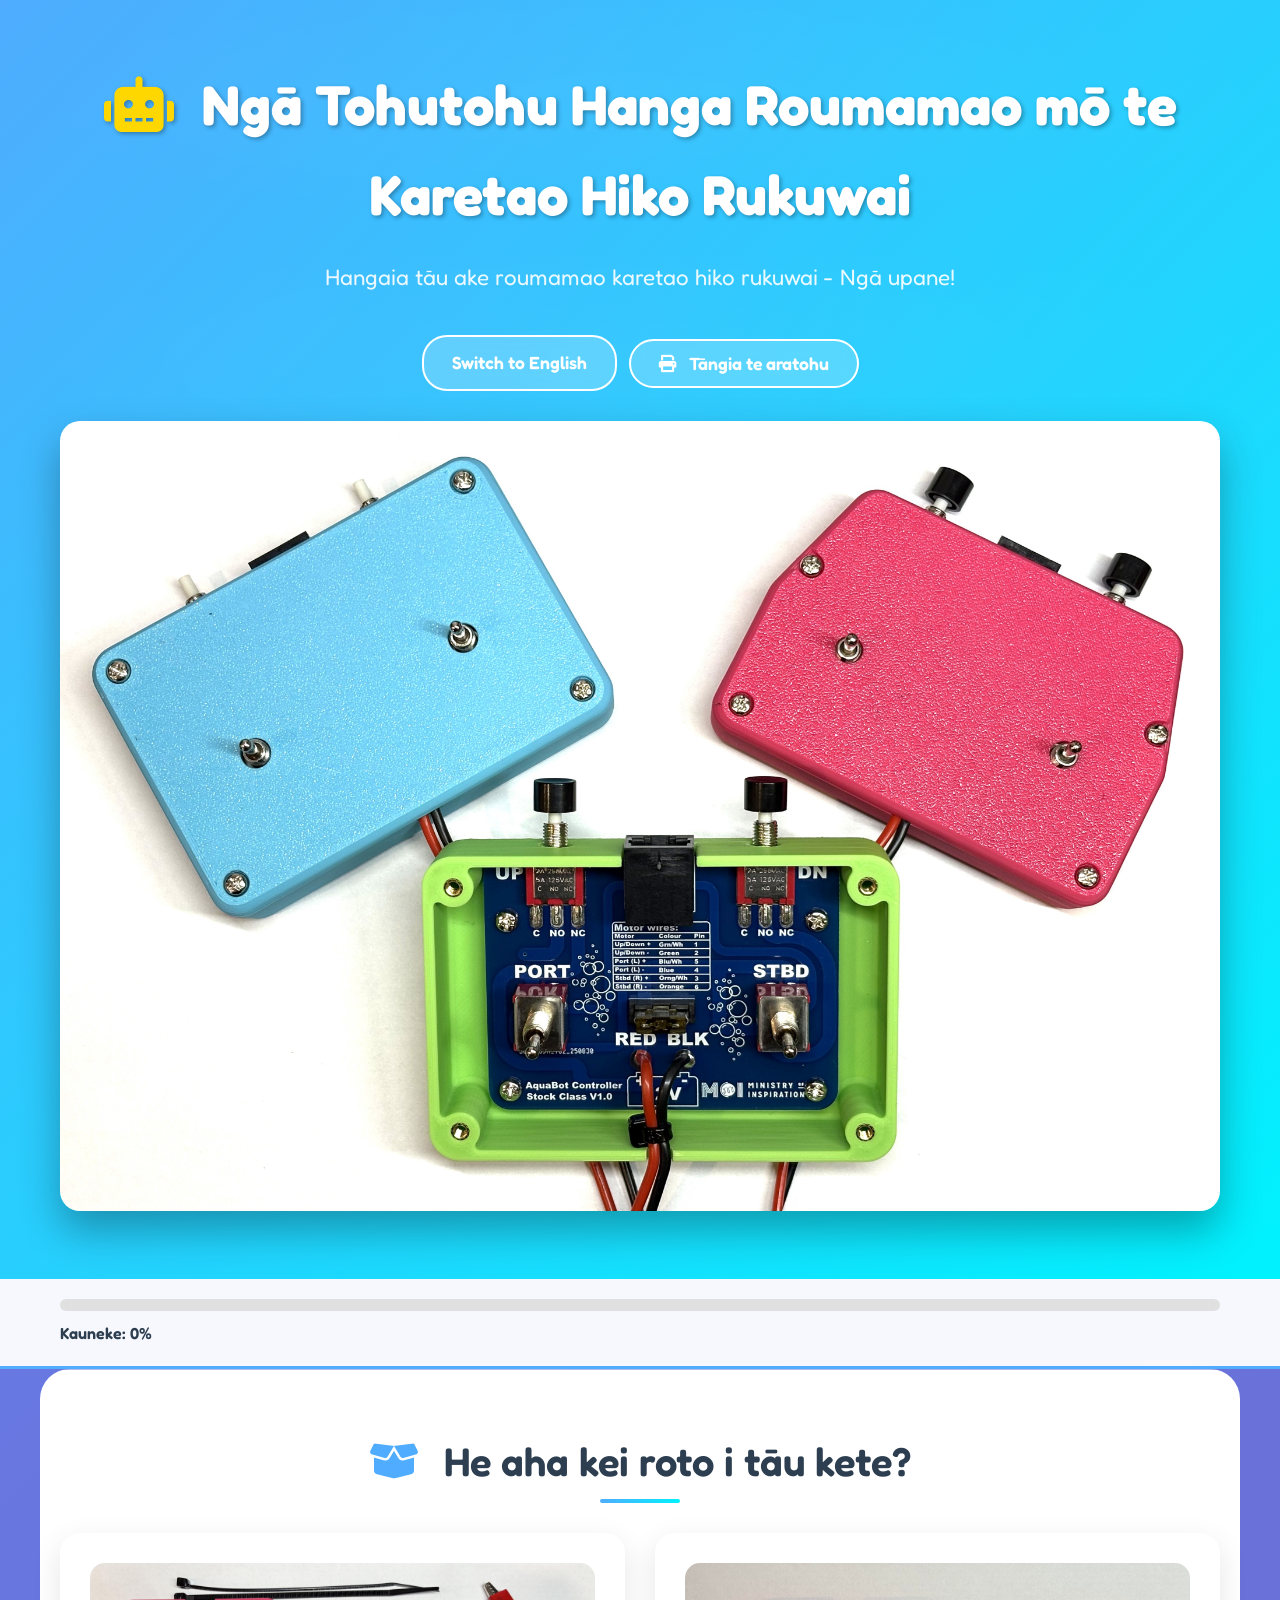
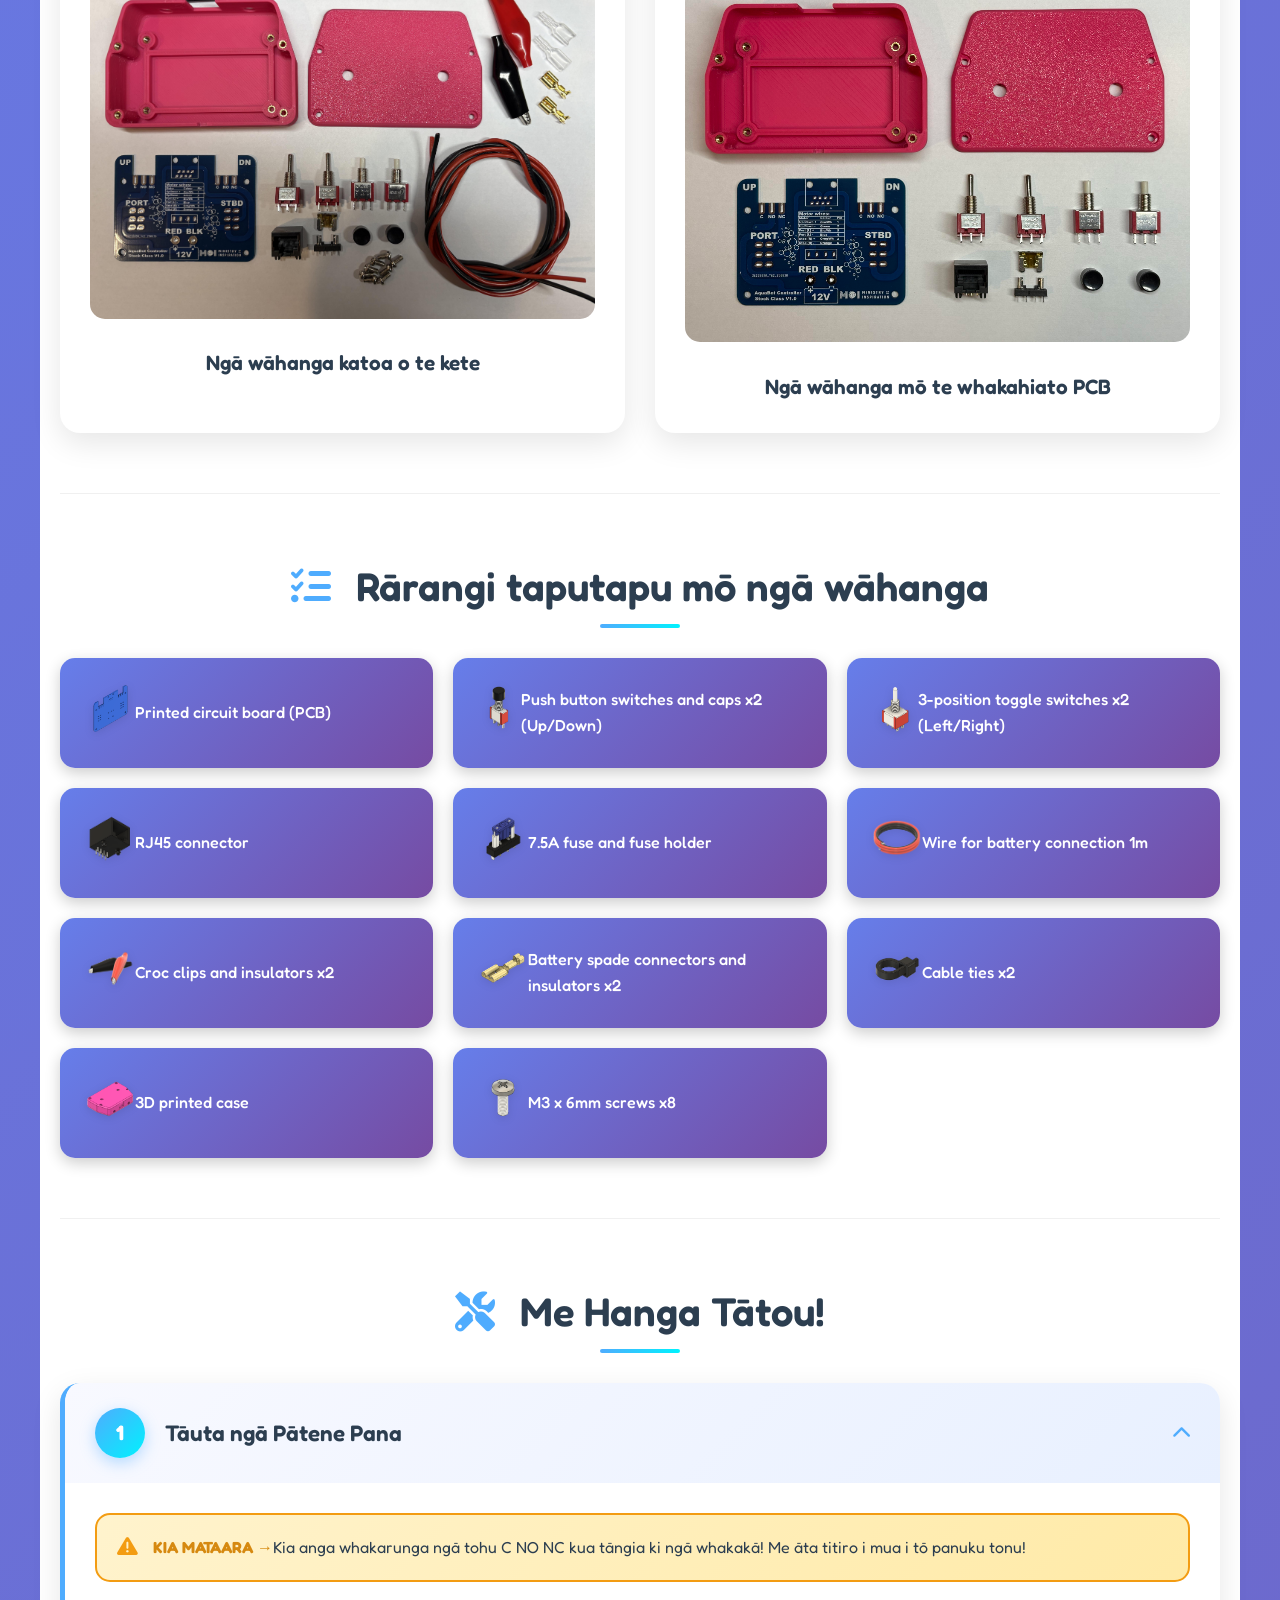
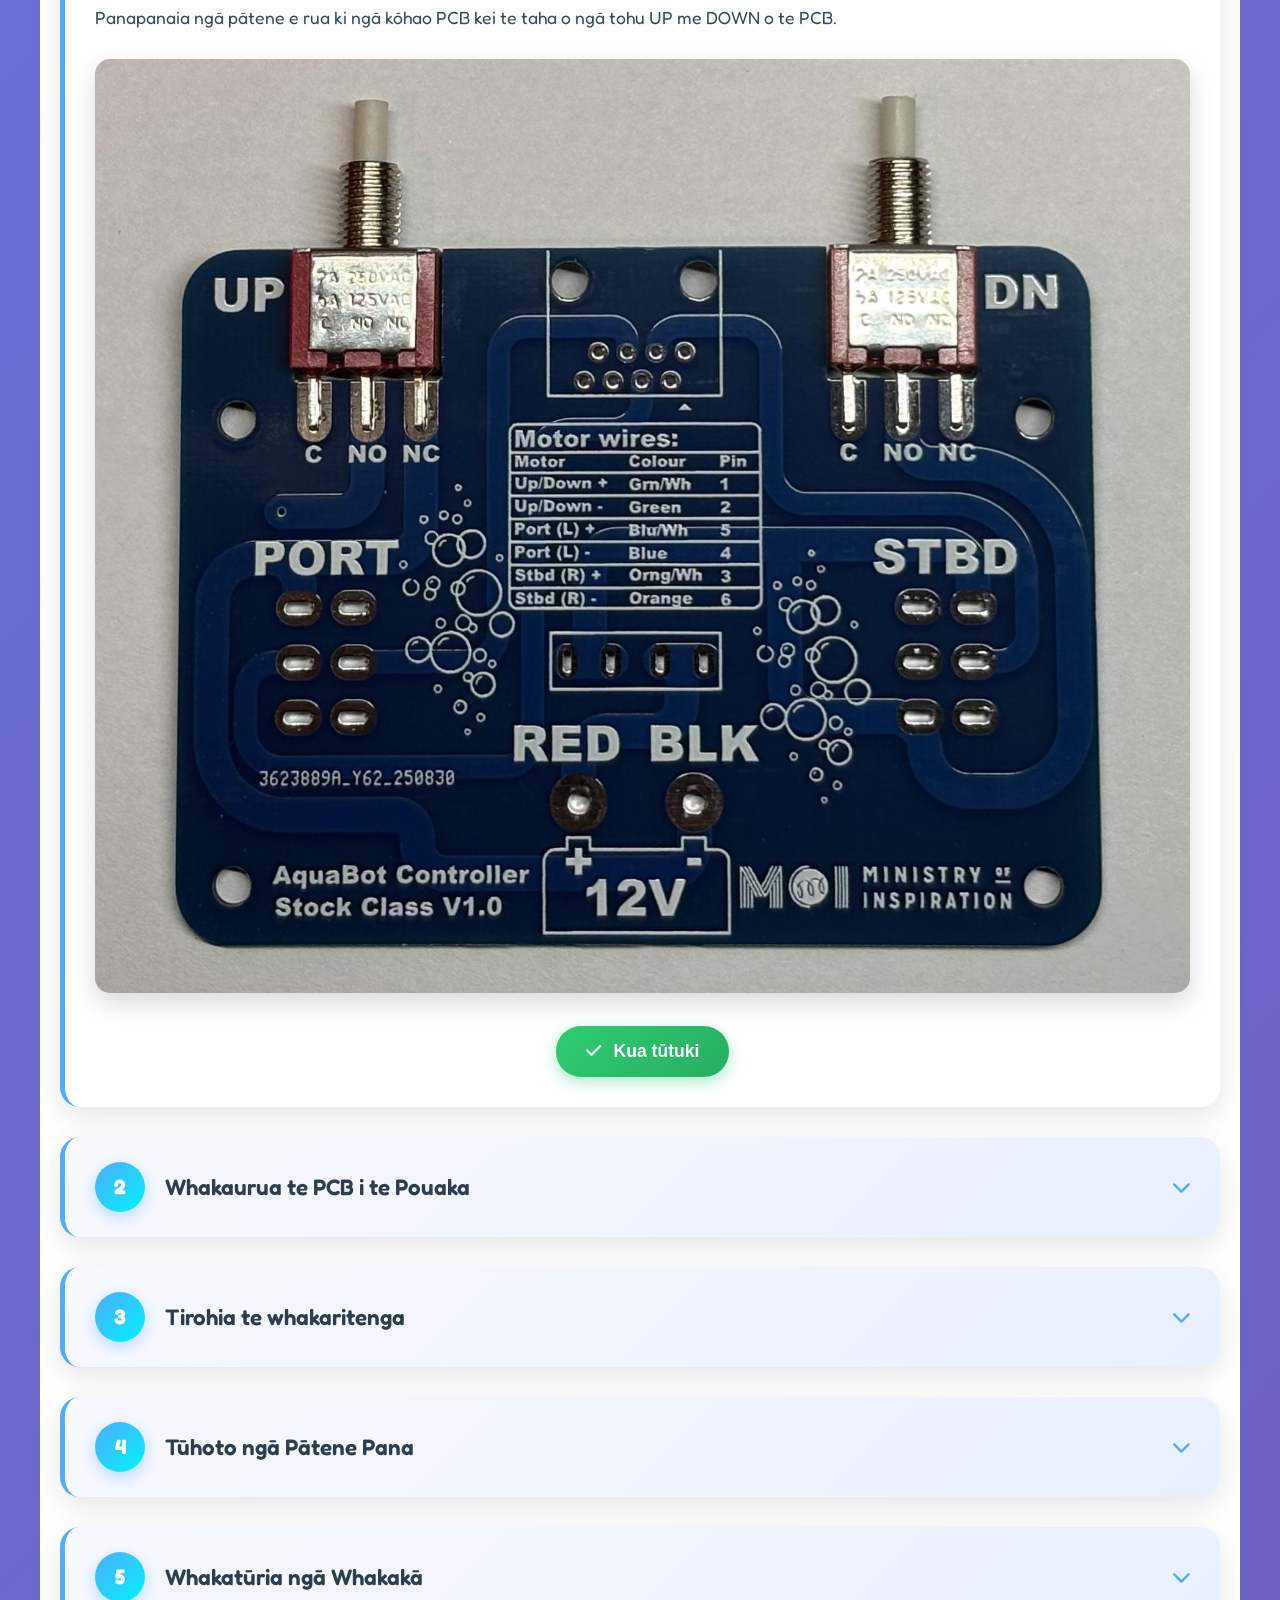
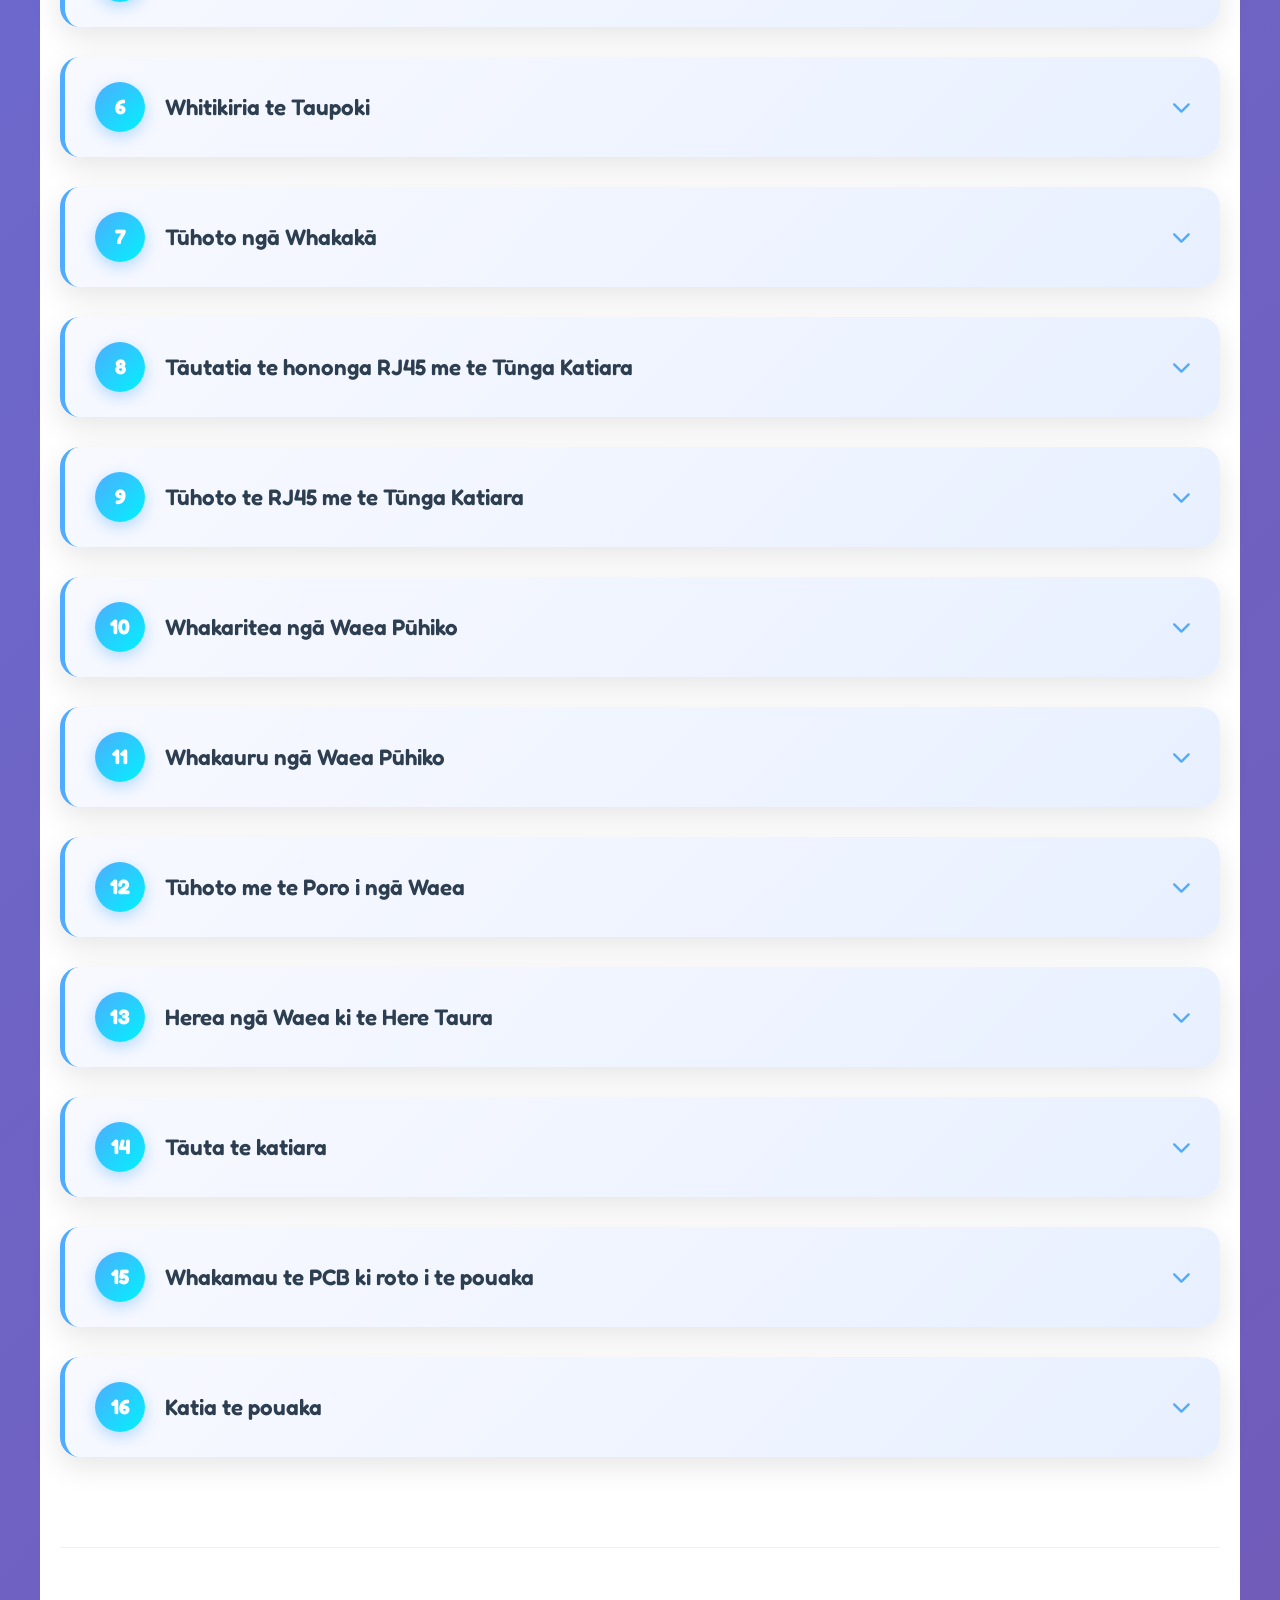
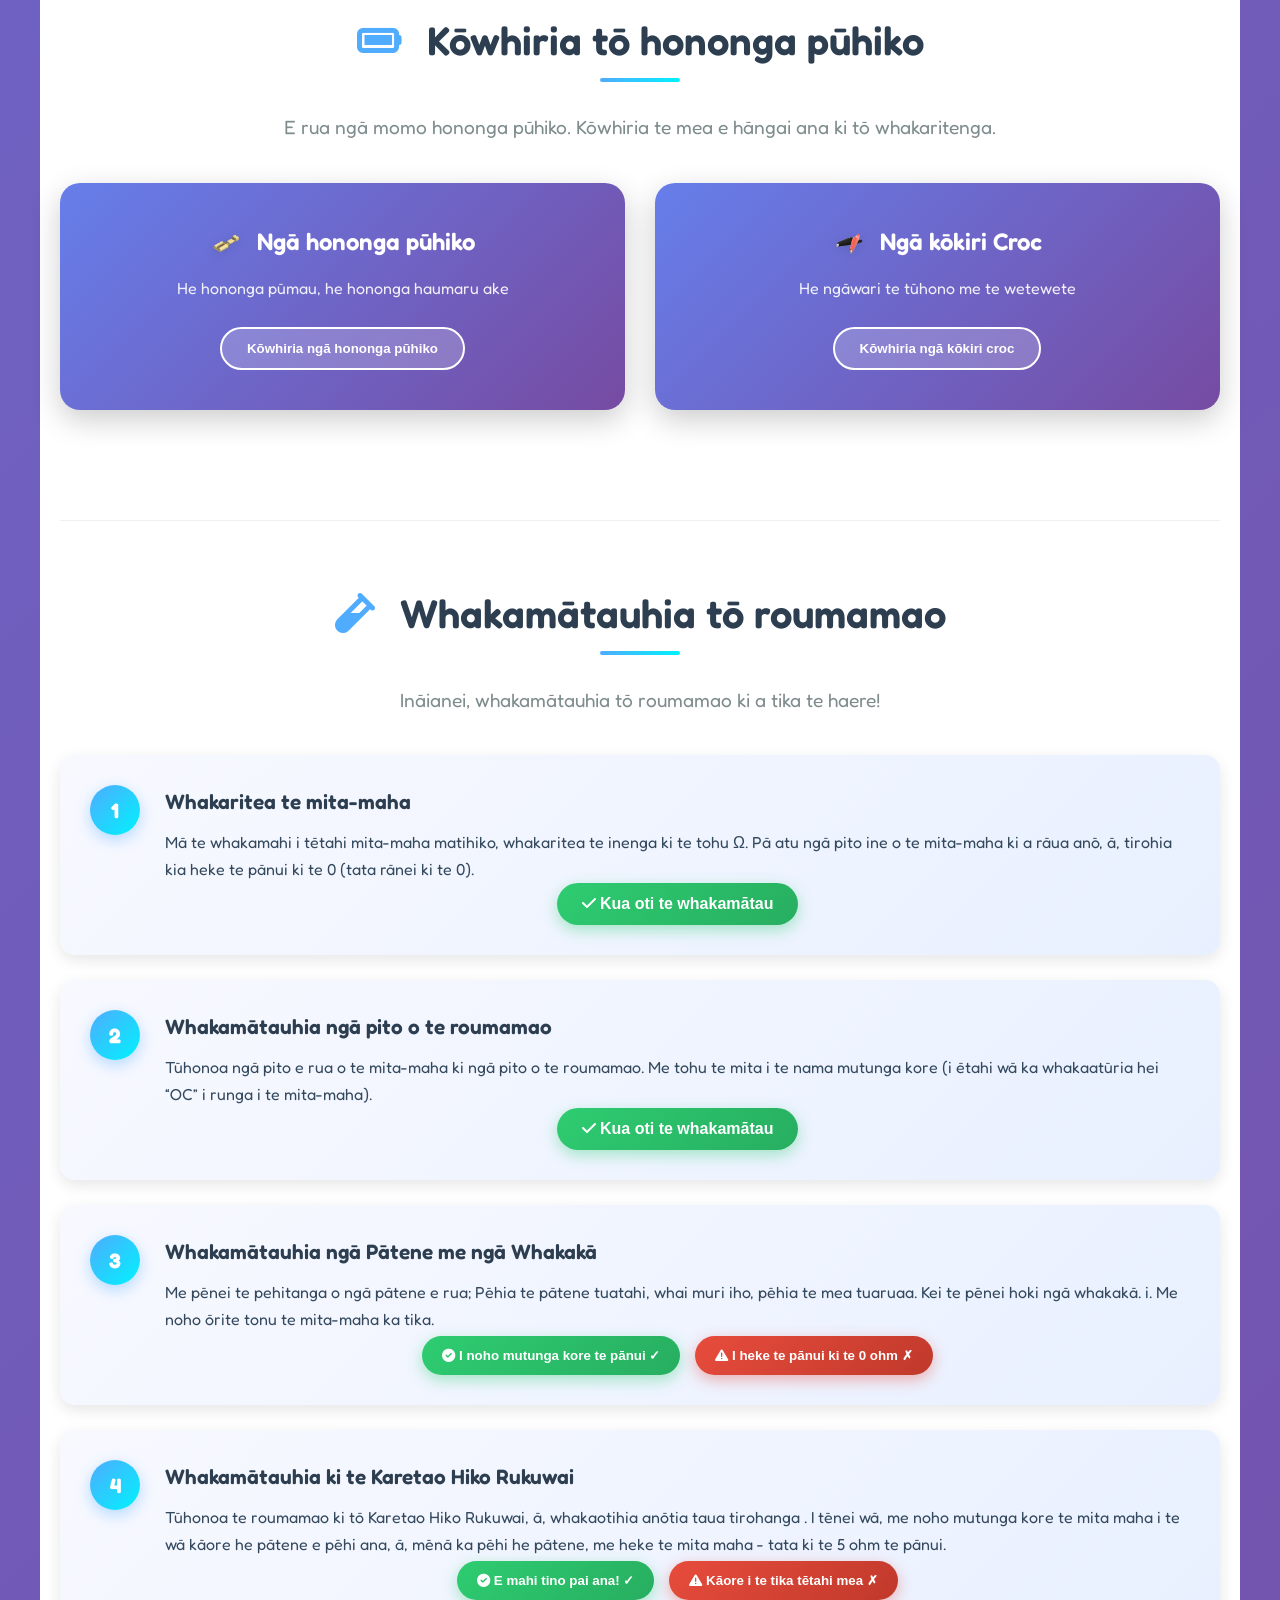
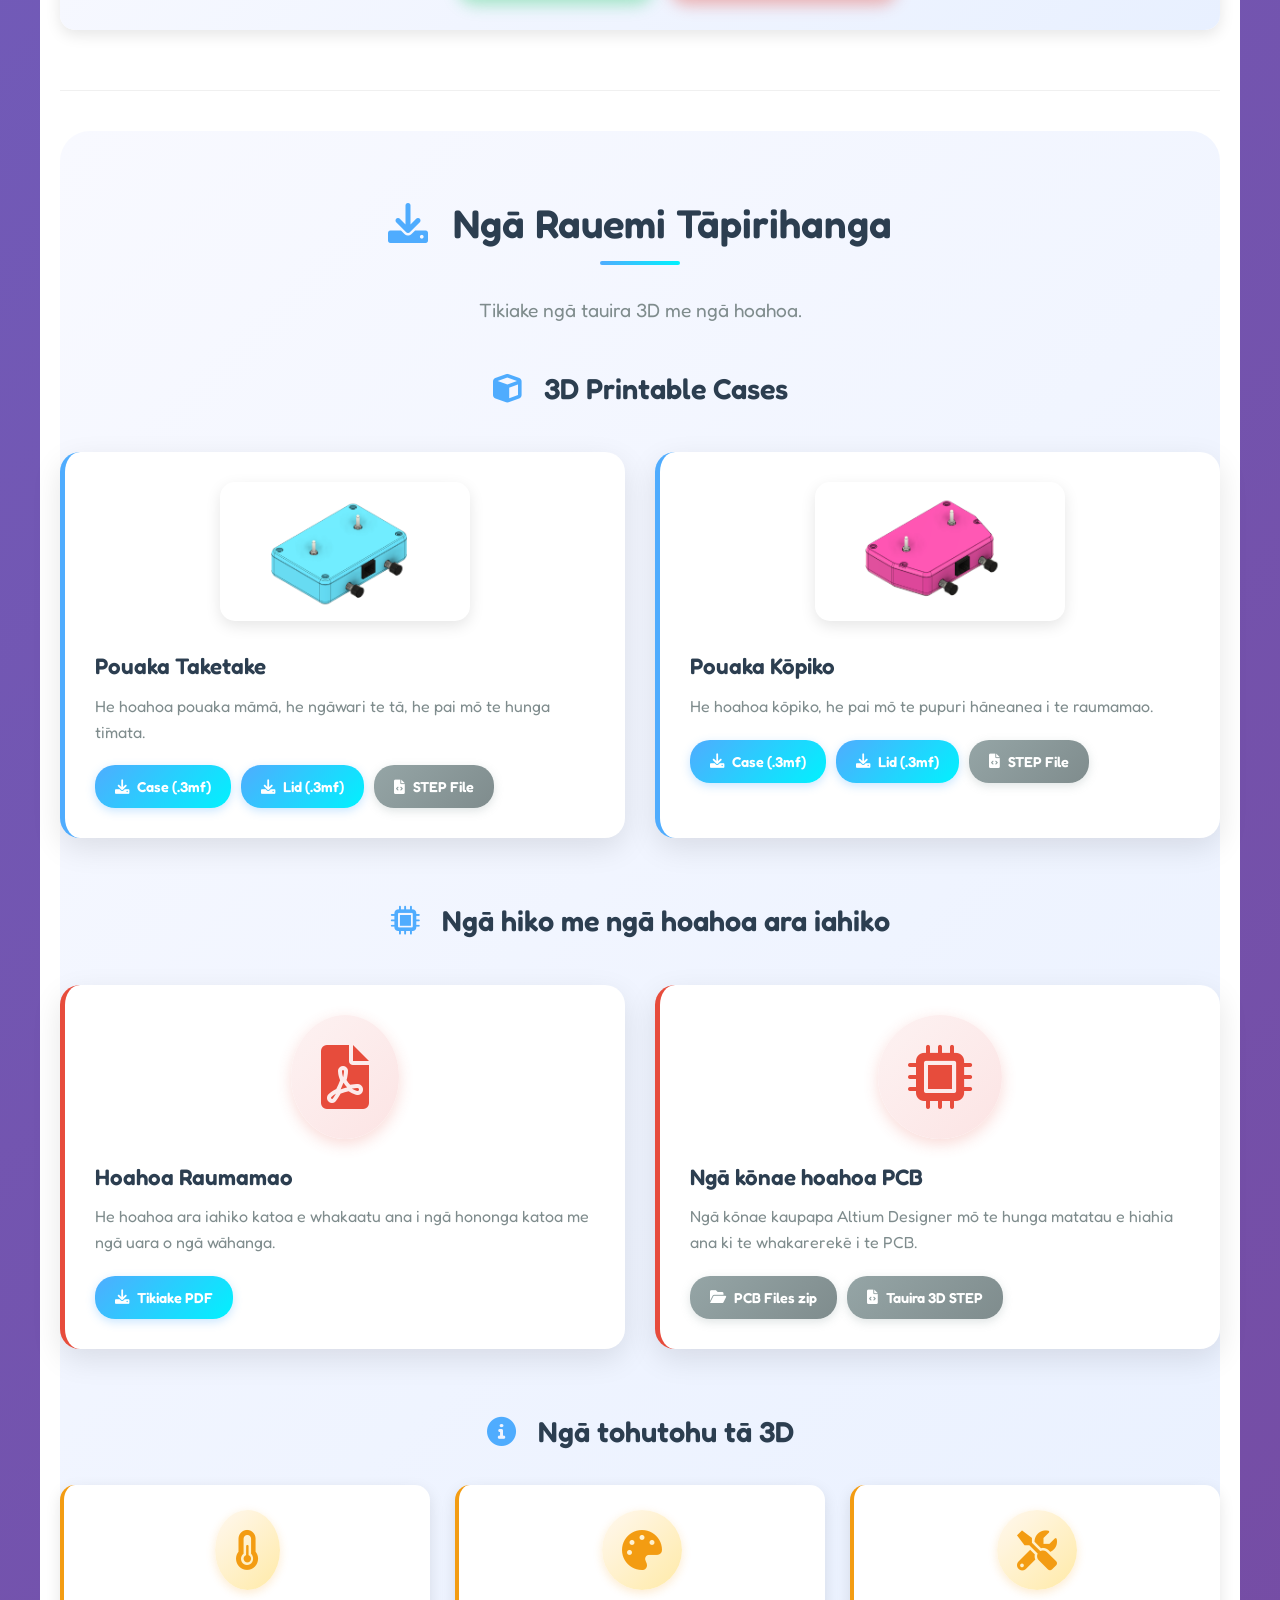
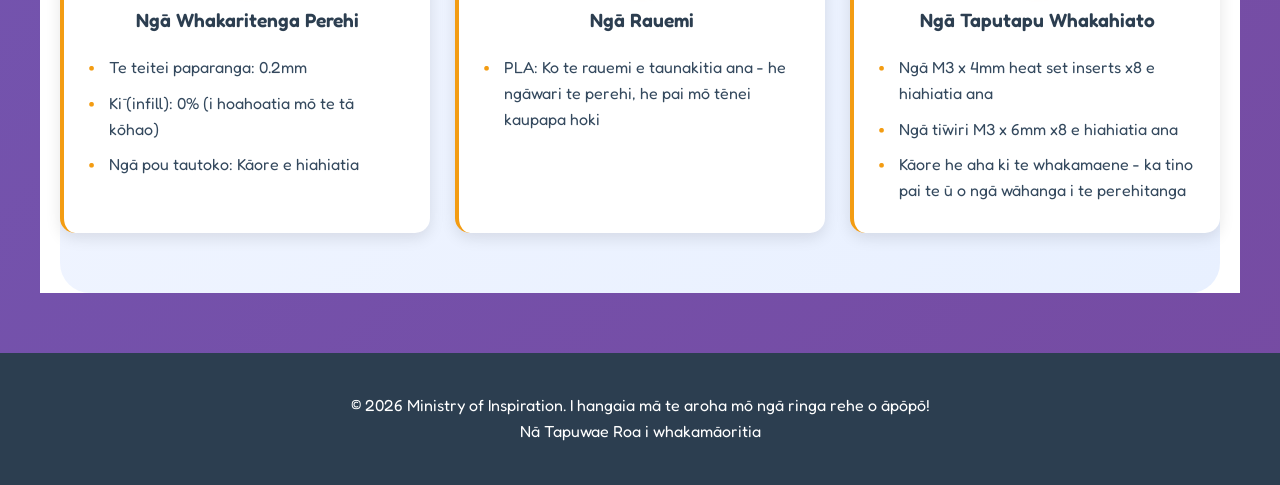
==== commit 36bf1c28: "Added Maori translations to JS notification strings, filled some missed gaps in mi/index.html" ====
--- a/mi/index.html
+++ b/mi/index.html
@@ -20,7 +20,7 @@
                 <a class="btn-lang" href="../index.html">Switch to English</a>
                 <button class="btn-print" onclick="printGuide()">
                     <i class="fas fa-print"></i>
-                    Print Guide
+                    Tāngia te aratohu
                 </button>
             </div>
             <div class="print-qr">
@@ -42,7 +42,7 @@
                 <p class="progress-text">Kauneke: <span id="progressPercent">0%</span></p>
                 <button class="btn-start-again" id="startAgainBtn" onclick="startAgain()" style="display: none;">
                     <i class="fas fa-refresh"></i>
-                    Start Again
+                    Tīmata anō
                 </button>
             </div>
         </div>
@@ -553,12 +553,12 @@
                     <div class="choice-card">
                         <h3><img src="../images/icons/spadeTerm.png" alt="Spade Terminals" class="choice-icon"> Ngā hononga pūhiko</h3>
                         <p>He hononga pūmau, he hononga haumaru ake</p>
-                        <button class="choice-btn" onclick="showSteps('spade')">Choose Spade Connectors</button>
+                        <button class="choice-btn" onclick="showSteps('spade')">Kōwhiria ngā hononga pūhiko</button>
                     </div>
                     <div class="choice-card">
                         <h3><img src="../images/icons/crocClips.png" alt="Crocodile Clips" class="choice-icon"> Ngā kōkiri Croc</h3>
-                        <p>Easy to connect and disconnect</p>
-                        <button class="choice-btn" onclick="showSteps('croc')">Choose Croc Clips</button>
+                        <p>He ngāwari te tūhono me te wetewete</p>
+                        <button class="choice-btn" onclick="showSteps('croc')">Kōwhiria ngā kōkiri croc</button>
                     </div>
                 </div>
             </div>
@@ -830,7 +830,7 @@
         <section class="section testing-section" id="testing-section">
             <h2 class="section-title">
                 <i class="fas fa-vial"></i>
-                Testing Your Controller
+                Whakamātauhia tō roumamao
             </h2>
             <p class="section-description">Ināianei, whakamātauhia tō roumamao ki a tika te haere!</p>
             
@@ -913,9 +913,9 @@
         <section class="section troubleshooting-section" id="troubleshooting-section" style="display: none;">
             <h2 class="section-title">
                 <i class="fas fa-wrench"></i>
-                Troubleshooting
+                Raparongoā
             </h2>
-            <p class="section-description">Don't worry! Let's fix the issue and get your controller working perfectly.</p>
+            <p class="section-description">Kaua e māharahara! Me whakatika te raruraru kia tika pai ai te mahi a tō roumamao.</p>
             
             <div class="troubleshooting-steps">
                 <div class="trouble-step">
@@ -923,12 +923,12 @@
                         <i class="fas fa-search"></i>
                     </div>
                     <div class="trouble-content">
-                        <h3>Check Your Soldering</h3>
-                        <p>First - check your soldering, make sure none of the soldered joints are blobbed across other solder joints. If you find a short, heat up the soldered joint with a clean iron and let it draw away some of the extra solder until the joint is not connecting another joint anymore.</p>
+                        <h3>Tirohia ō tūhoto</h3>
+                        <p>Tuatahi – tirohia ki tō mahi tūhoto, kia kore ai tētahi hononga e pā atu ki tētahi atu. Mēnā ka kitea he hononga hē, whakamahana anō i te tūhoto mā te pūwera tūhoto mā, ā, tukuna kia heke atu te tūhoto tāpiri kia kore ai e hono ki tētahi atu hononga.</p>
                         <div class="trouble-actions">
                             <button class="btn-trouble-fixed" onclick="troubleFixed(1)">
                                 <i class="fas fa-check"></i>
-                                Fixed This Issue
+                                Kua whakatikahia tēnei raruraru
                             </button>
                         </div>
                     </div>
@@ -938,12 +938,12 @@
                         <i class="fas fa-rotate"></i>
                     </div>
                     <div class="trouble-content">
-                        <h3>Check Switch Orientation</h3>
-                        <p>Check that the C NO NC labels stamped into the push button switches are facing upwards, if they are not then carefully melt the solder on the three legs of the switch and flip it up the other way. You may need a friend and a second soldering iron to help you with this.</p>
+                        <h3>Tirohia te ahunga o ngā whakakā</h3>
+                        <p>Tirohia kia anga whakarunga ngā tohu C NO NC kua tāngia ki ngā pātene pana. Mēnā kāore, whakamahana marire i te tūhoto o ngā waewae e toru o te whakakā, kātahi ka huri kia tika te ahunga. Tērā pea me āwhina tētahi atu hoa i a koe, me whai i tētahi atu pūwera tūhoto hoki.</p>
                         <div class="trouble-actions">
                             <button class="btn-trouble-fixed" onclick="troubleFixed(2)">
                                 <i class="fas fa-check"></i>
-                                Fixed This Issue
+                                Kua whakatikahia tēnei raruraru
                             </button>
                         </div>
                     </div>
@@ -953,12 +953,12 @@
                         <i class="fas fa-robot"></i>
                     </div>
                     <div class="trouble-content">
-                        <h3>Check Your AquaBot</h3>
-                        <p>Check your AquaBot to make sure no wires are broken, and that the bare copper wire ends are not touching each other or the motor casing.</p>
+                        <h3>Tirohia tō Karetao Hiko Rukuwai</h3>
+                        <p>Tirohia tō Karetao Hiko Rukuwai kia kore ai he waea kua whati, ā, kia kaua ngā pito konukura e pā ki a rātou anō, ki te anga pūkaha rānei.</p>
                         <div class="trouble-actions">
                             <button class="btn-trouble-fixed" onclick="troubleFixed(3)">
                                 <i class="fas fa-check"></i>
-                                Fixed This Issue
+                                Kua whakatikahia tēnei raruraru
                             </button>
                         </div>
                     </div>
@@ -968,7 +968,7 @@
             <div class="trouble-complete">
                 <button class="btn-retest" onclick="retestController()">
                     <i class="fas fa-redo"></i>
-                    Test Controller Again
+                    Whakamātauhia anō tō roumamao
                 </button>
             </div>
         </section>
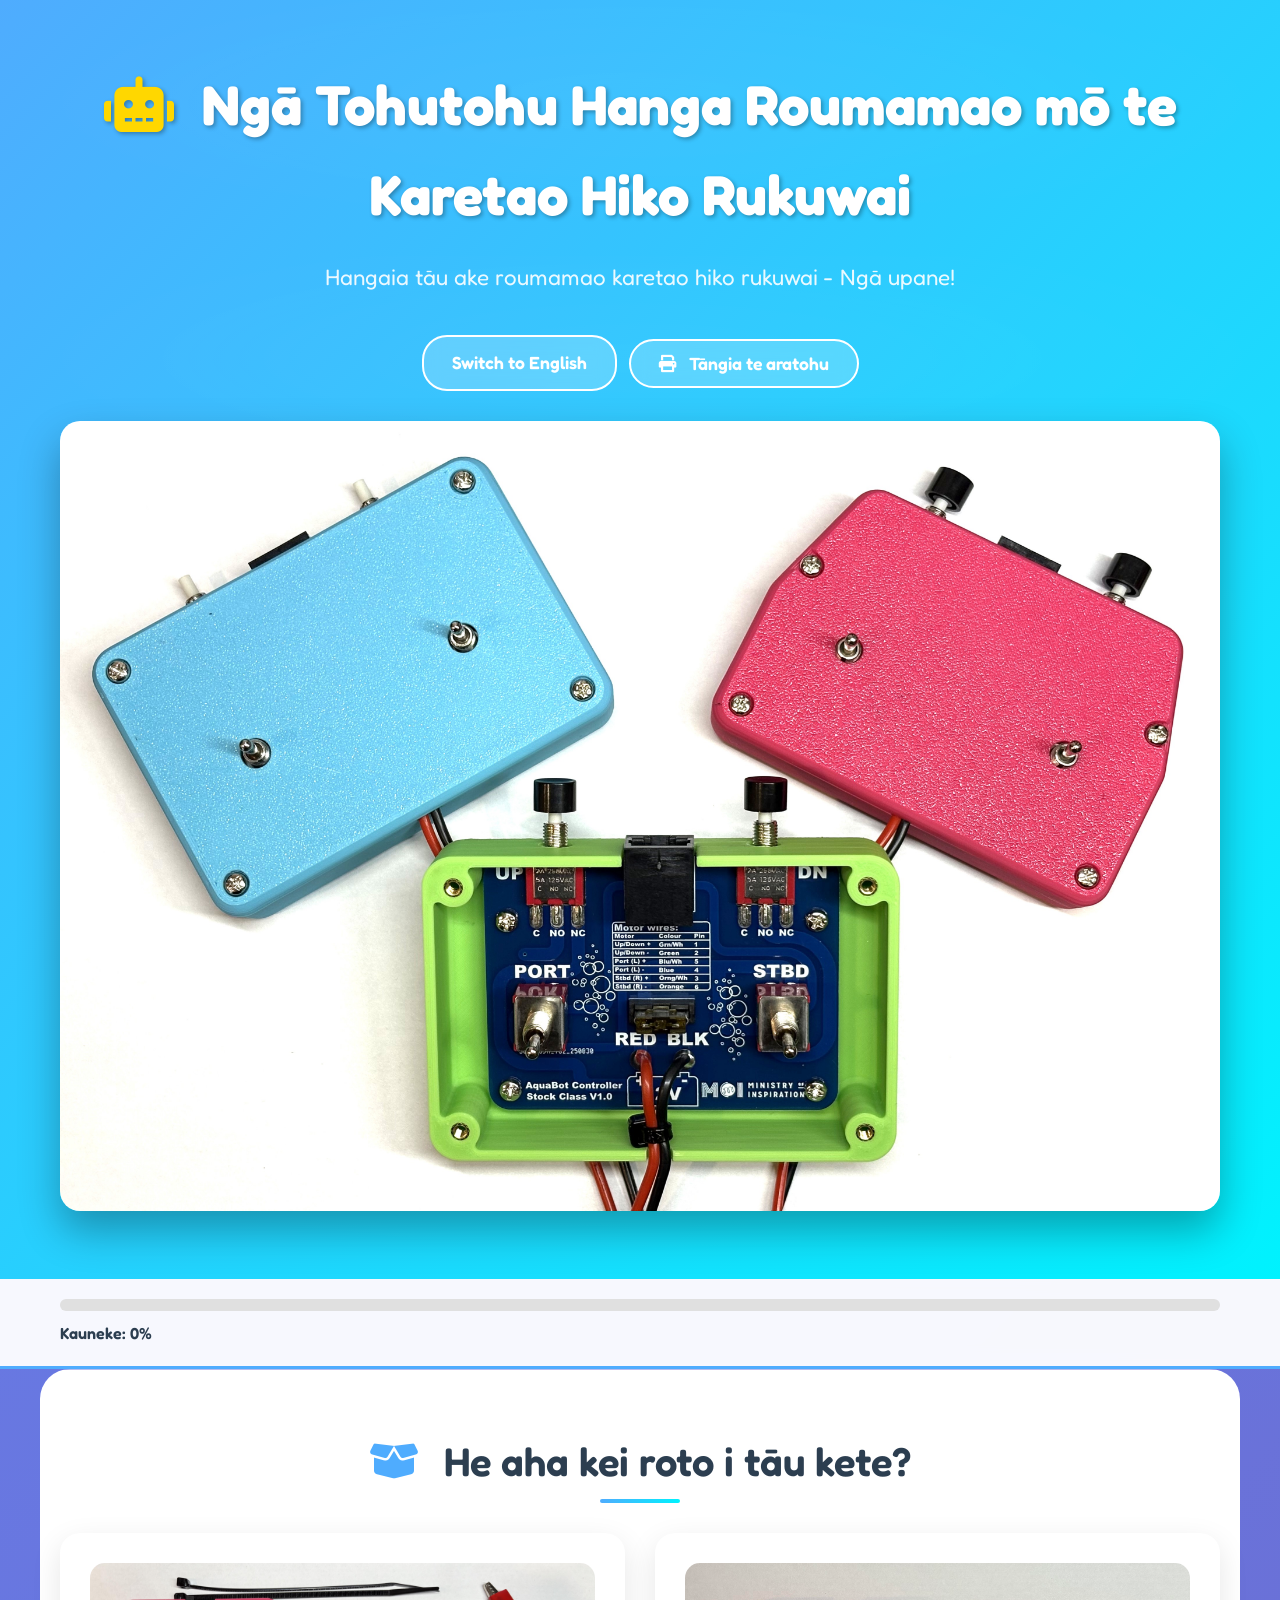
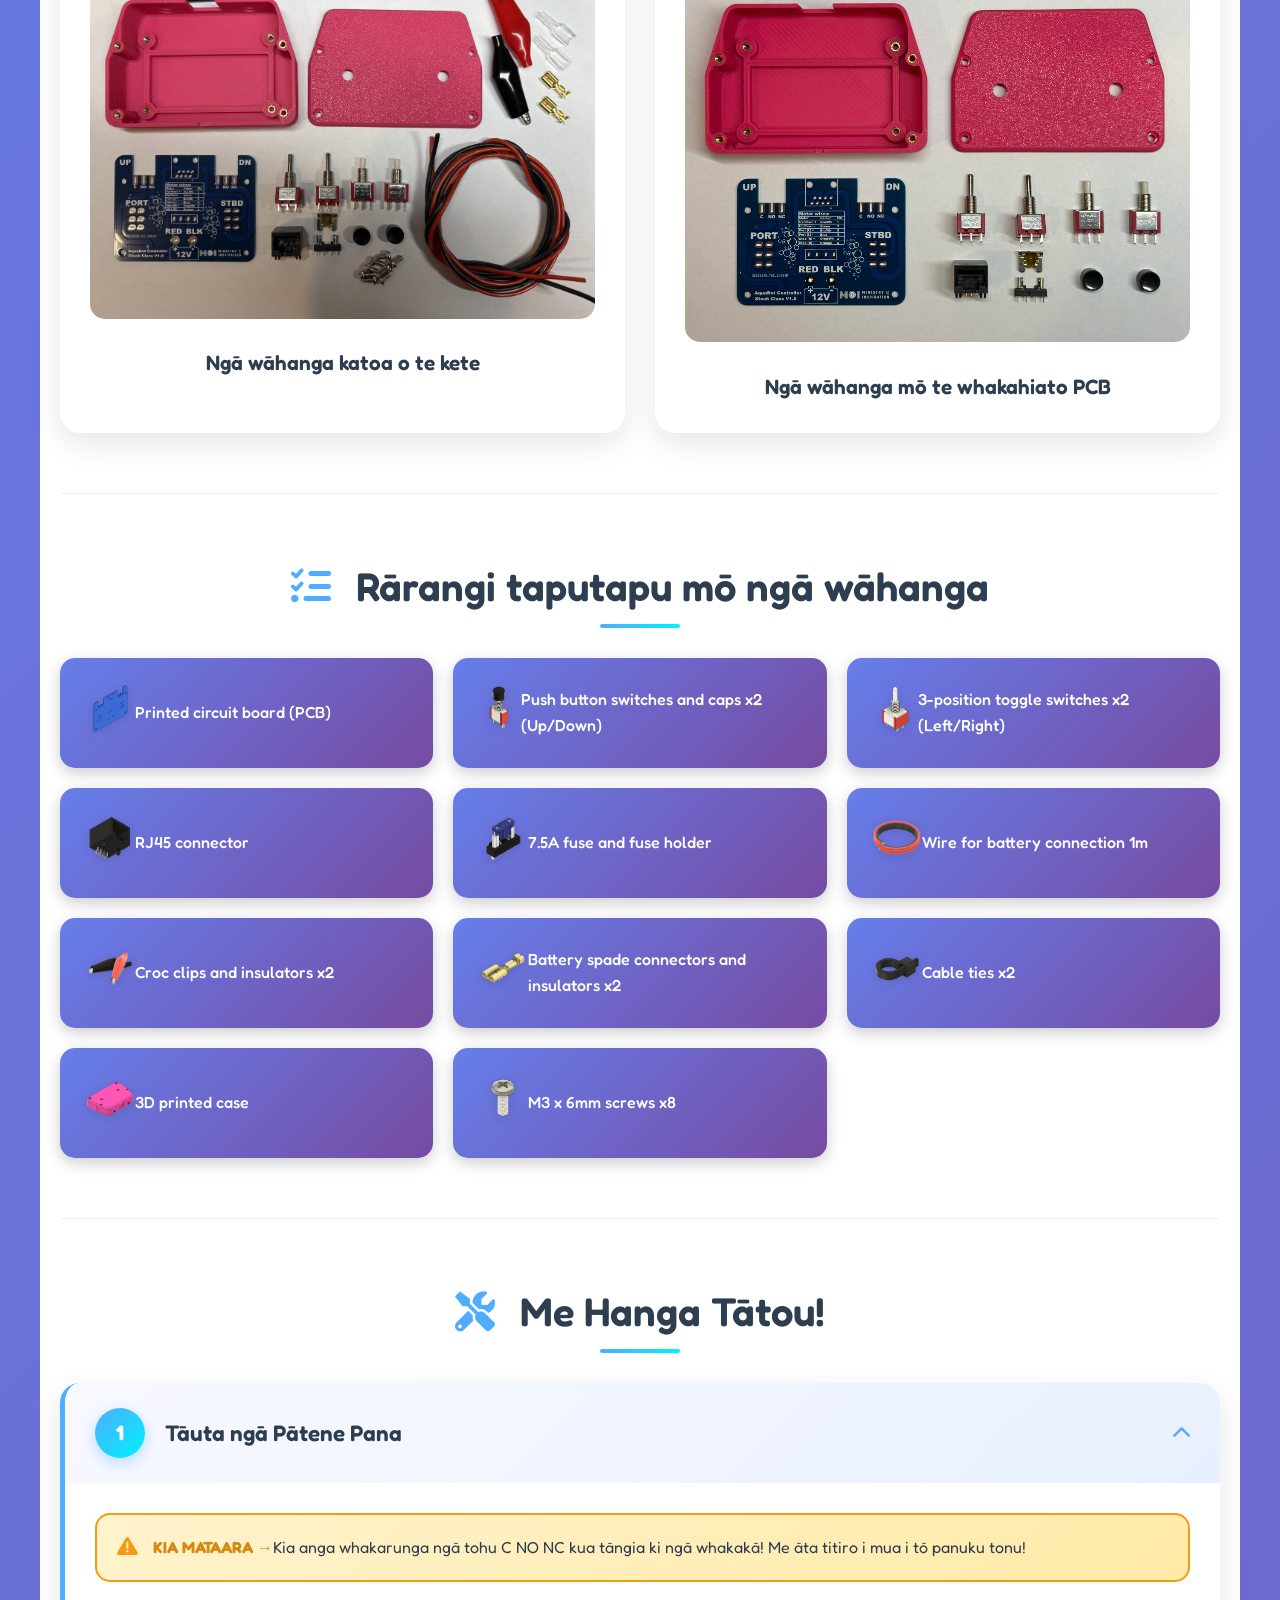
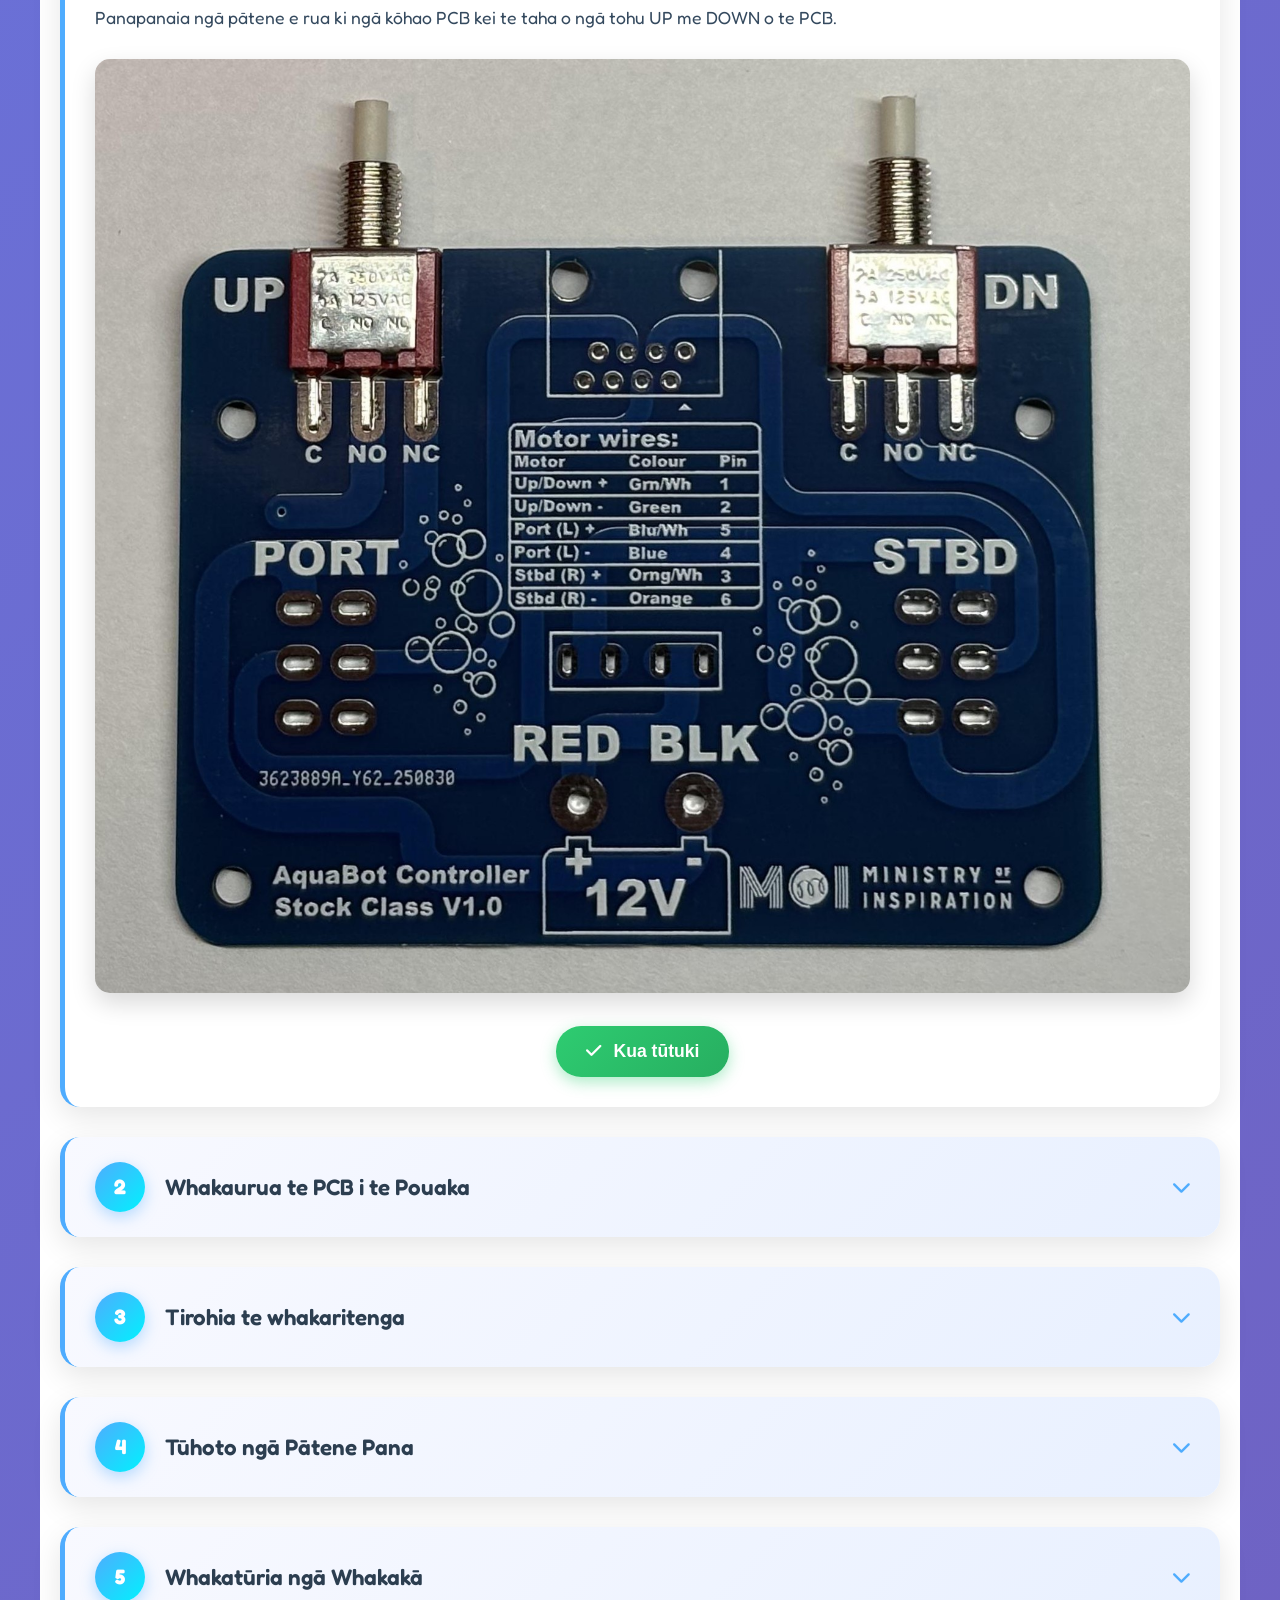
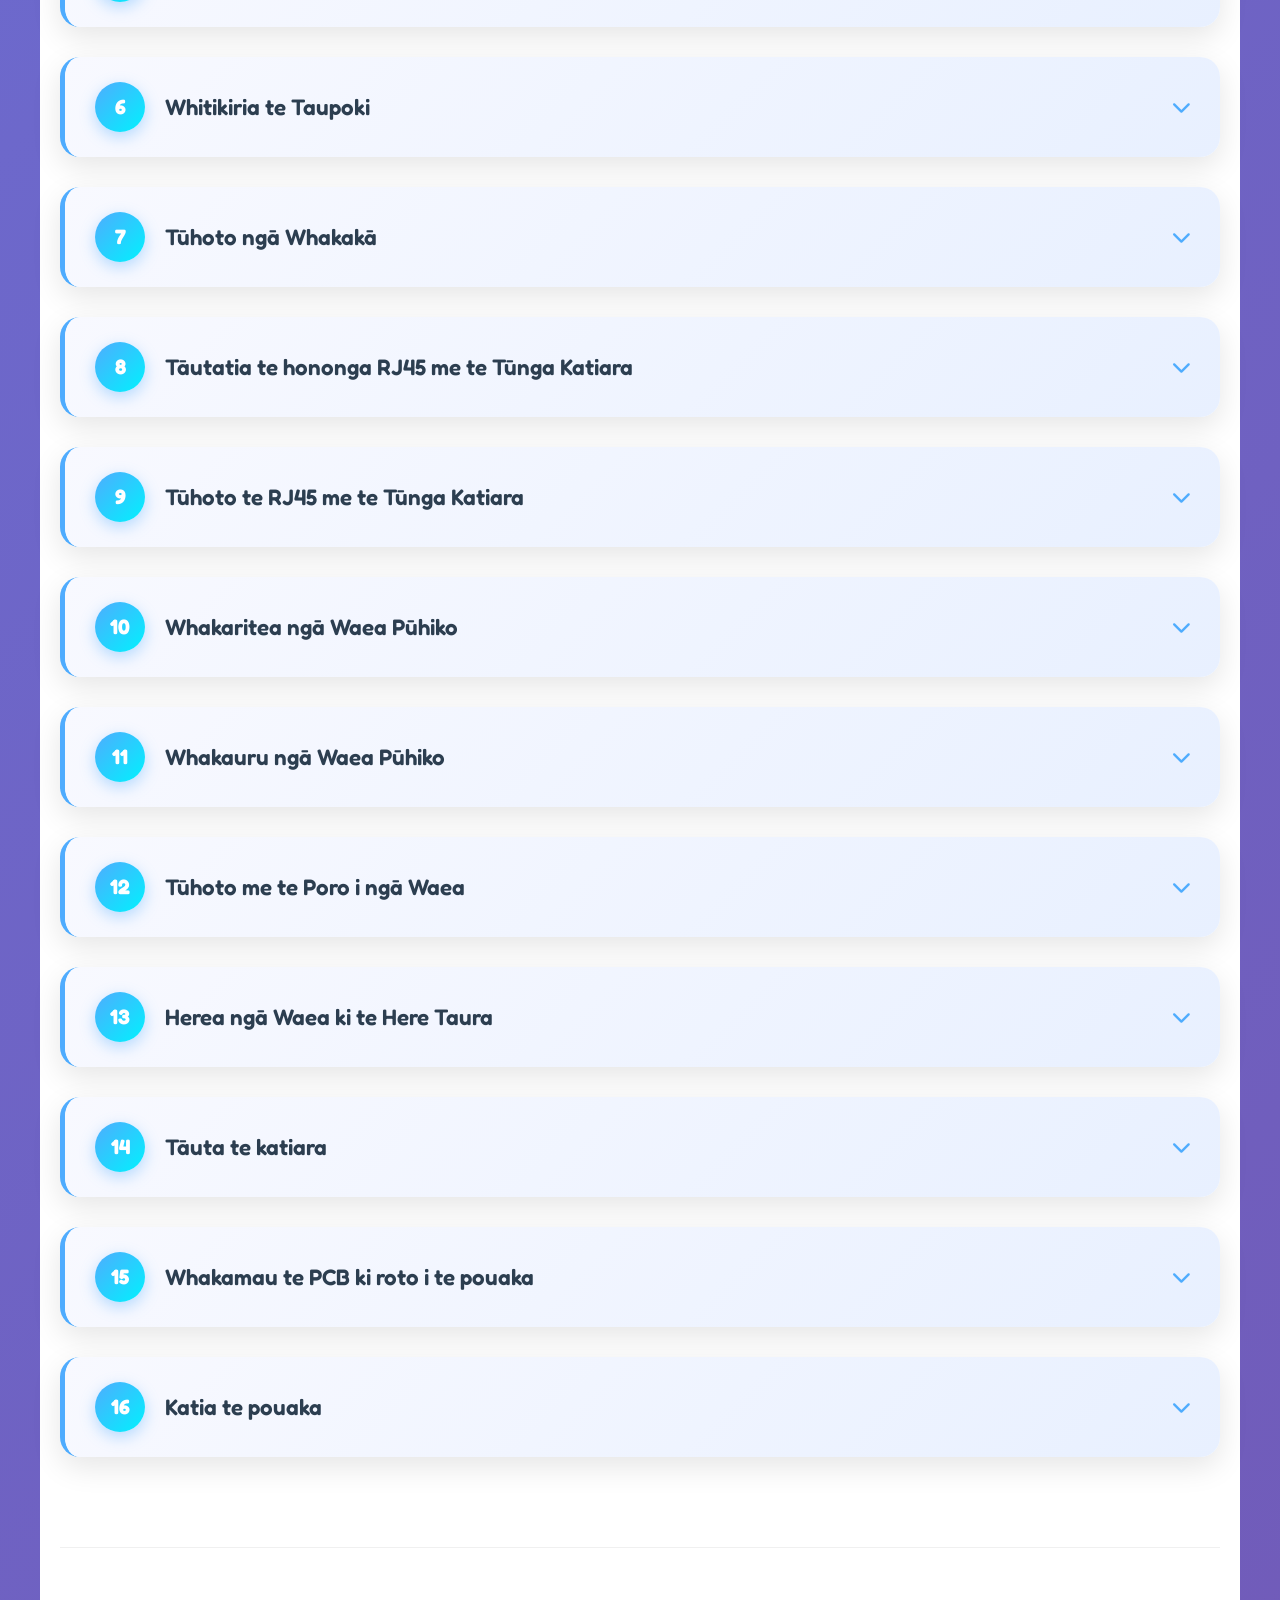
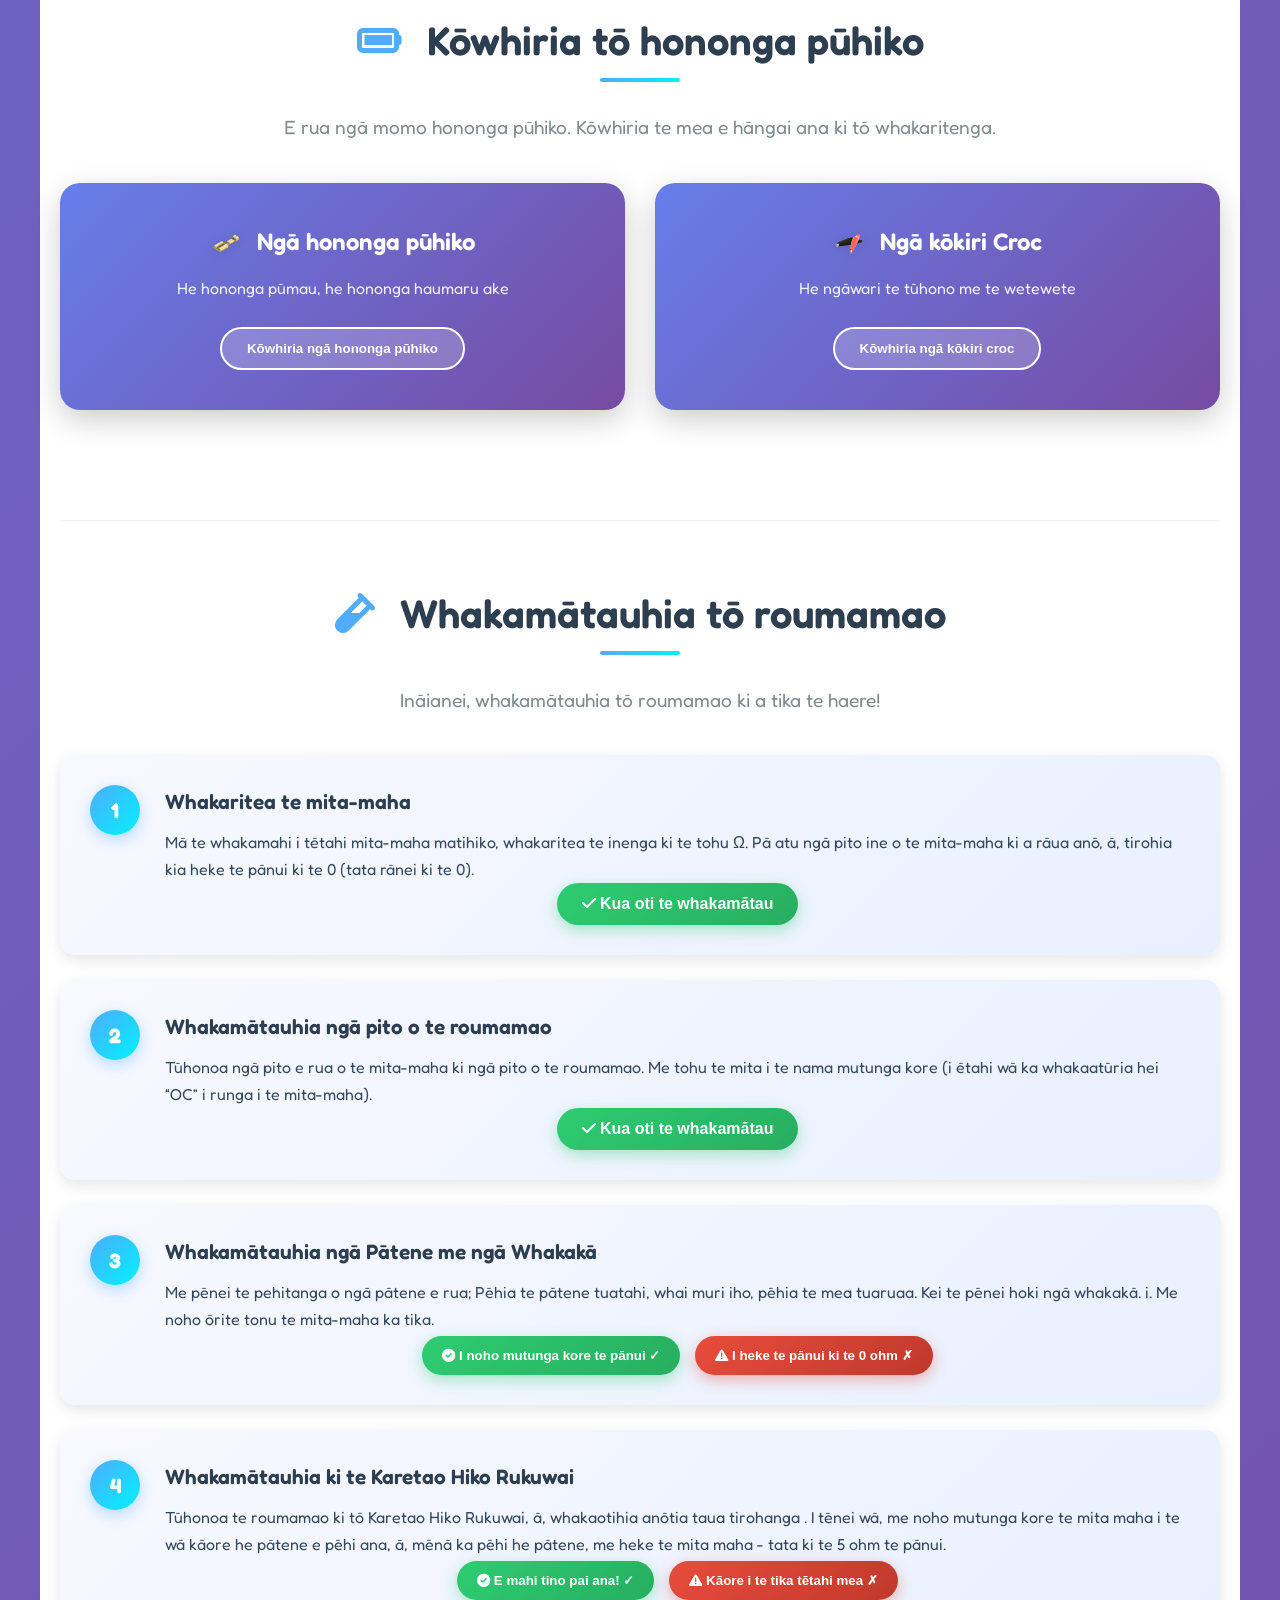
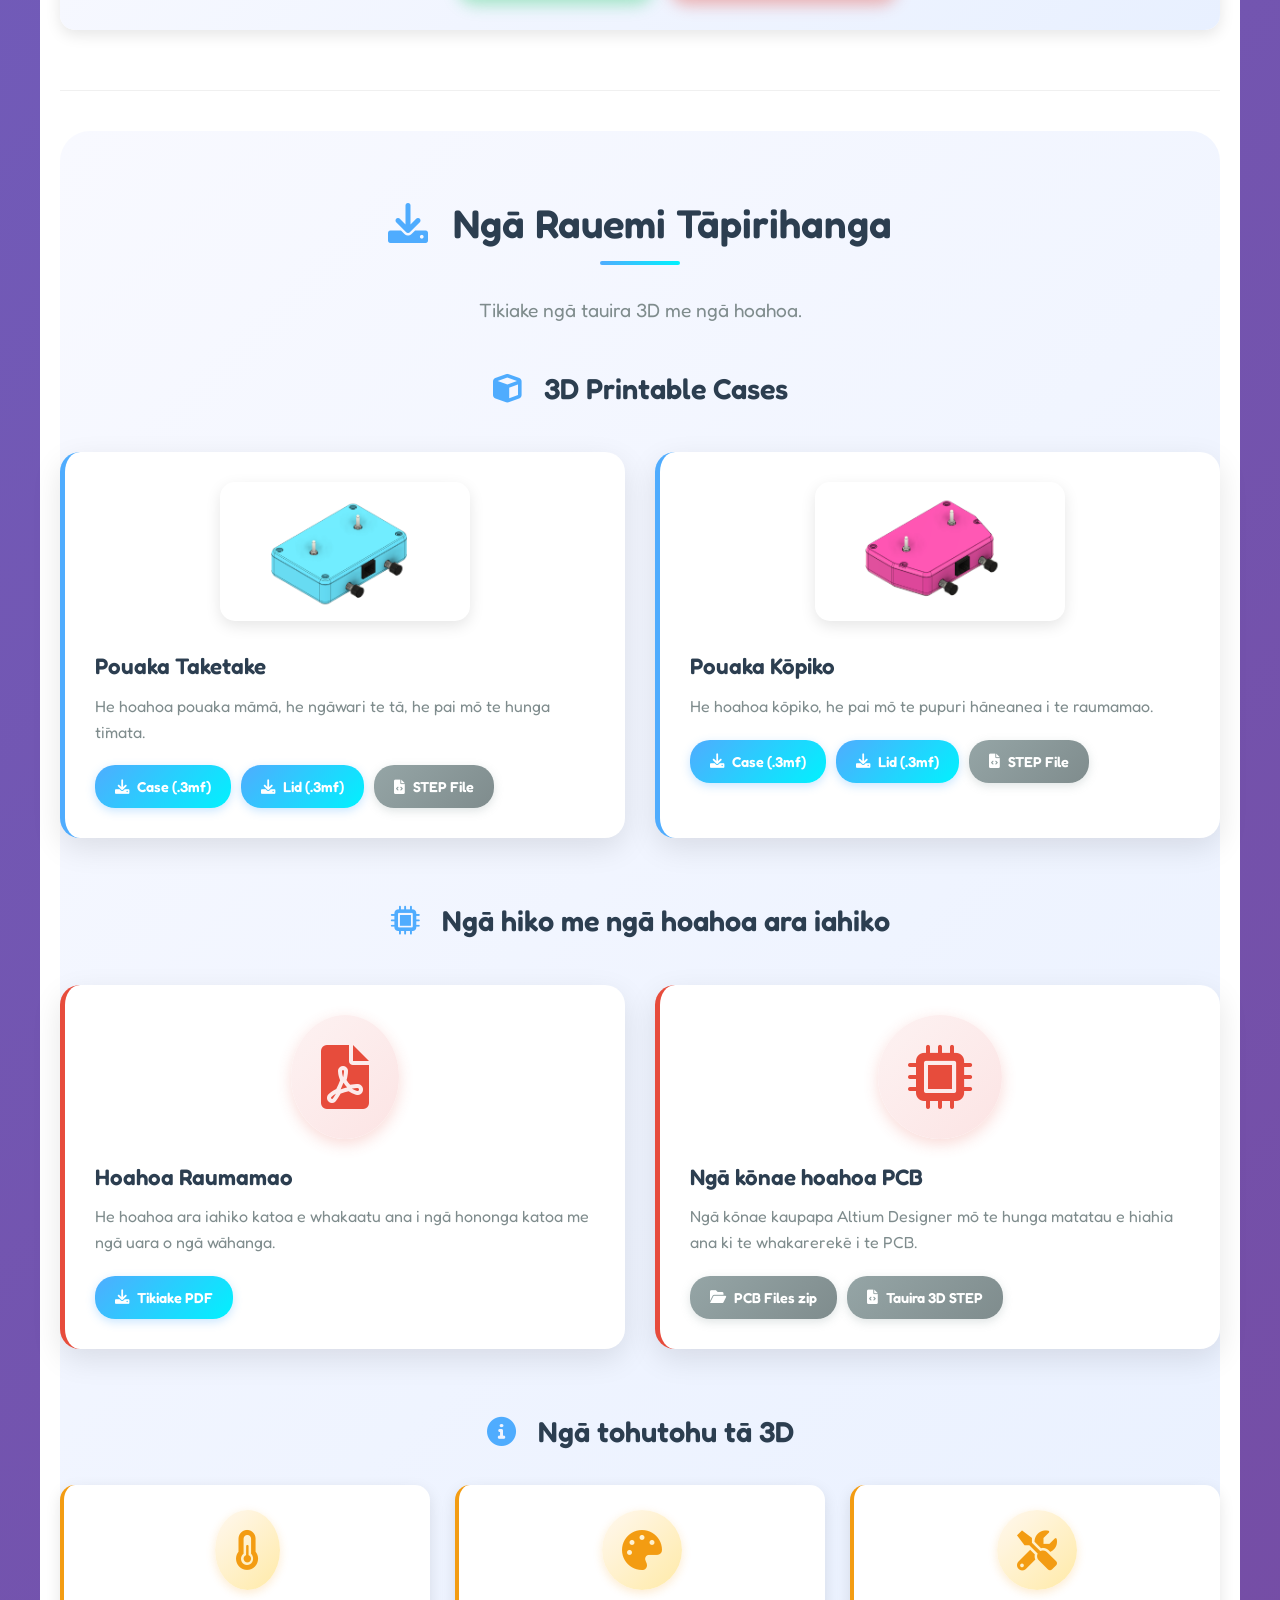
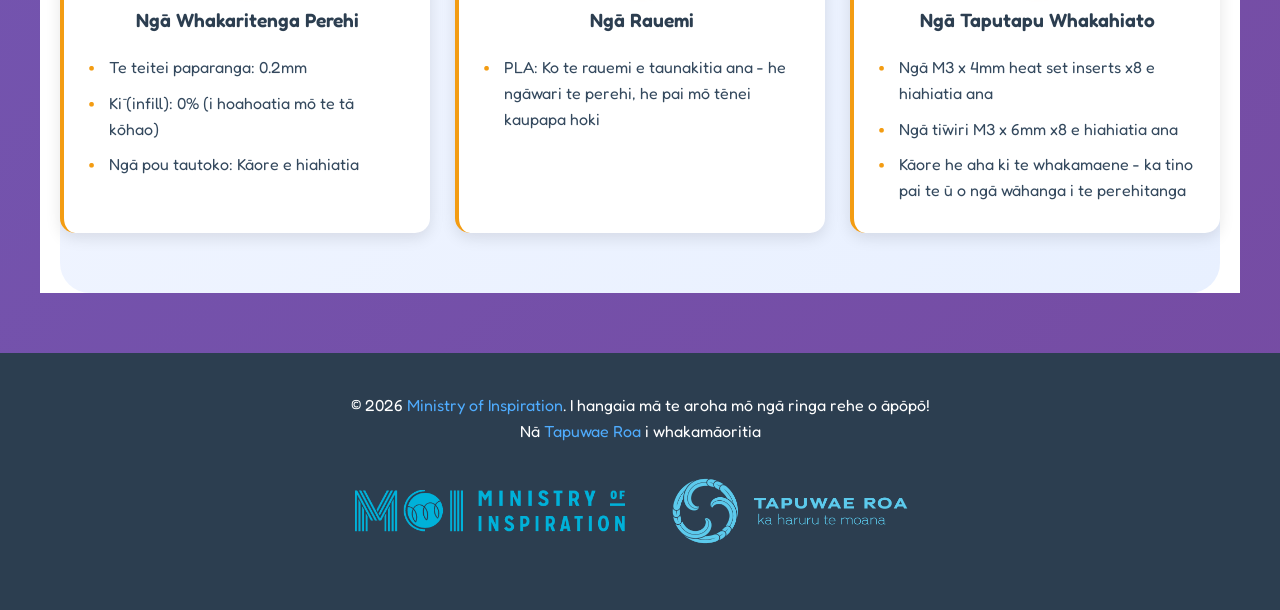
==== commit 9b611bdf: "Spade/Crock clip section translation, logos and links" ====
--- a/mi/index.html
+++ b/mi/index.html
@@ -25,7 +25,7 @@
             </div>
             <div class="print-qr">
                 <img src="../images/qr-code.png" alt="QR code to web version" class="qr-img">
-                <p>Scan for the interactive web version</p>
+                <p>Tirohia hei toro atu ki te pūtiro tukutuku pāhekoheko</p>
             </div>
             <div class="hero-image">
                 <img src="../images/Controllers.jpeg" alt="Completed AquaBot Controllers" class="hero-img">
@@ -565,20 +565,21 @@
 
             <!-- Spade Connector Steps -->
             <div id="spade-steps" class="connection-steps" style="display: none;">
-                <h3 class="connection-title">Spade Connector Steps</h3>
+                <h3 class="connection-title">Ngā ūpane mō ngā hononga pūhiko</h3>
+                <h3 class="connection-print-title">Kōwhiringa A: Hononga Pūhiko</h3>
                 
                 <!-- Step 17 -->
                 <div class="step-card" data-step="17">
                     <div class="step-header">
                         <div class="step-number">17</div>
-                        <h3>Tin Spade Connector</h3>
+                        <h3>Tīni hononga pūhiko</h3>
                         <div class="step-toggle">
                             <i class="fas fa-chevron-down"></i>
                         </div>
                     </div>
                     <div class="step-content">
                         <div class="step-text">
-                            <p>Using a clip to hold a spade terminal connector, tin the wire connection by heating it up with the soldering iron and adding solder.</p>
+                            <p>Mā te whakamahi i tētahi kōkiri hei pupuri i te hononga pūhiko, whakamahana i te wāhi hononga mā te pūwera tūhoto, ā, tāpirihia he tūhoto kia tīni ai.</p>
                         </div>
                         <div class="step-image">
                             <img src="../images/17.jpeg" alt="Step 17: Tinning spade connector" class="step-img">
@@ -596,14 +597,14 @@
                 <div class="step-card" data-step="18">
                     <div class="step-header">
                         <div class="step-number">18</div>
-                        <h3>Prepare and Tin Wire</h3>
+                        <h3>Whakaritea me te tīni i te waea</h3>
                         <div class="step-toggle">
                             <i class="fas fa-chevron-down"></i>
                         </div>
                     </div>
                     <div class="step-content">
                         <div class="step-text">
-                            <p>Strip about 5mm of insulation from the ends of the wire for the battery connection and tin the end of the wire with a little solder.</p>
+                            <p>Huraia te hiako (tata ki te 5mm) i ngā pito o te waea mō te hononga pūhiko, ā, tīni te pito o te waea ki tētahi paku tūhoto.</p>
                         </div>
                         <div class="step-image">
                             <img src="../images/18.jpeg" alt="Step 18: Preparing and tinning wire" class="step-img">
@@ -621,14 +622,14 @@
                 <div class="step-card" data-step="19">
                     <div class="step-header">
                         <div class="step-number">19</div>
-                        <h3>Solder Wire to Spade Connector</h3>
+                        <h3>Tūhotoa te waea ki te hononga pūhiko</h3>
                         <div class="step-toggle">
                             <i class="fas fa-chevron-down"></i>
                         </div>
                     </div>
                     <div class="step-content">
                         <div class="step-text">
-                            <p>Slide the insulated sleeve onto the wire first, then solder the wire to the spade terminal connector by heating up the solder again and holding the wire in place until all of the solder is melted. Remove the heat and hold the wire in place for at least 5 seconds, or until the solder has solidified.</p>
+                            <p>Kuhua tuatahitia te uhi kiriweti ki te waea, kātahi ka tūhotoa te waea ki te hononga pūhiko mā te whakamahana anō i te tūhoto, ā, puritia kia noho pūmau kia rewa katoa te tūhoto. Tangohia te wera, ā, puritia mō te 5 hēkona neke atu rānei kia mārō te tūhoto.</p>
                         </div>
                         <div class="step-image">
                             <img src="../images/19.jpeg" alt="Step 19: Soldering wire to spade connector" class="step-img">
@@ -646,14 +647,14 @@
                 <div class="step-card" data-step="20">
                     <div class="step-header">
                         <div class="step-number">20</div>
-                        <h3>Crimp Wire Tabs</h3>
+                        <h3>Kōpeketia ngā puku here waea</h3>
                         <div class="step-toggle">
                             <i class="fas fa-chevron-down"></i>
                         </div>
                     </div>
                     <div class="step-content">
                         <div class="step-text">
-                            <p>Using a pair of needle-nose pliers, bend the wire crimp tabs on the spade terminal down so they squish the wire insulation a little bit.</p>
+                            <p>Mā te whakamahi i ngā piere ihu-ngira, kōpeketia ngā puku here waea kia piri ki te hiako o te waea.</p>
                         </div>
                         <div class="step-images">
                             <img src="../images/20A.jpeg" alt="Step 20A: Crimping wire tabs" class="step-img">
@@ -672,14 +673,14 @@
                 <div class="step-card" data-step="21">
                     <div class="step-header">
                         <div class="step-number">21</div>
-                        <h3>Install Insulated Sleeve</h3>
+                        <h3>Tāuta te uhi kiriweti</h3>
                         <div class="step-toggle">
                             <i class="fas fa-chevron-down"></i>
                         </div>
                     </div>
                     <div class="step-content">
                         <div class="step-text">
-                            <p>Slide the insulated sleeve over the spade terminal connector and crimp tabs, then you can repeat steps 17-21 for the other wire.</p>
+                            <p>Kuhua te uhi kiriweti ki runga i te hononga pūhiko me ngā puku here, kātahi ka whakahoki anō i ngā ūpane 17-21 mō tētahi atu waea.</p>
                         </div>
                         <div class="step-images">
                             <img src="../images/21A.jpeg" alt="Step 21A: Installing insulated sleeve" class="step-img">
@@ -697,20 +698,21 @@
 
             <!-- Croc Clip Steps -->
             <div id="croc-steps" class="connection-steps" style="display: none;">
-                <h3 class="connection-title">Croc Clip Steps</h3>
+                <h3 class="connection-title">Ngā ūpane mō ngā kōkiri croc</h3>
+                <h3 class="connection-print-title">Kōwhiringa B: Kōkiri Croc</h3>
                 
                 <!-- Step 22 -->
                 <div class="step-card" data-step="22">
                     <div class="step-header">
                         <div class="step-number">22</div>
-                        <h3>Tin Croc Clip</h3>
+                        <h3>Tīni kōkiri Croc</h3>
                         <div class="step-toggle">
                             <i class="fas fa-chevron-down"></i>
                         </div>
                     </div>
                     <div class="step-content">
                         <div class="step-text">
-                            <p>Using a clip to hold a croc clip, tin the wire connection by heating it up with the soldering iron and adding solder.</p>
+                            <p>Mā te whakamahi i tētahi kōkiri hei pupuri i te kōkiri croc, whakamahana i te wāhi hononga mā te pūwera tūhoto hei tīni i te hononga waea, ā, tāpirihia he tūhoto.</p>
                         </div>
                         <div class="step-image">
                             <img src="../images/22.jpeg" alt="Step 22: Tinning croc clip" class="step-img">
@@ -728,7 +730,7 @@
                 <div class="step-card" data-step="23">
                     <div class="step-header">
                         <div class="step-number">23</div>
-                        <h3>Prepare Wire for Croc Clip</h3>
+                        <h3>Whakaritea te waea mō te kōkiri Croc</h3>
                         <div class="step-toggle">
                             <i class="fas fa-chevron-down"></i>
                         </div>
@@ -753,14 +755,14 @@
                 <div class="step-card" data-step="24">
                     <div class="step-header">
                         <div class="step-number">24</div>
-                        <h3>Crimp Wire to Croc Clip</h3>
+                        <h3>Kōpeketia te waea ki te kōkiri Croc</h3>
                         <div class="step-toggle">
                             <i class="fas fa-chevron-down"></i>
                         </div>
                     </div>
                     <div class="step-content">
                         <div class="step-text">
-                            <p>Slide the insulated croc clip sleeve onto the wire first, then holding the wire in place squeeze the wire crimp tabs down so they squish the wire insulation a little bit.</p>
+                            <p>Kuhua tuatahitia te uhi kiriweti kōkiri croc ki te waea, kātahi ka pupuri i te waea kia noho pūmau, ā, kōpeketia ngā puku here waea kia pēhi paku ai i te hiako o te waea.</p>
                         </div>
                         <div class="step-image">
                             <img src="../images/24.jpeg" alt="Step 24: Crimping wire to croc clip" class="step-img">
@@ -778,14 +780,14 @@
                 <div class="step-card" data-step="25">
                     <div class="step-header">
                         <div class="step-number">25</div>
-                        <h3>Solder Croc Clip Connection</h3>
+                        <h3>Tūhotoa te hononga kōkiri Croc</h3>
                         <div class="step-toggle">
                             <i class="fas fa-chevron-down"></i>
                         </div>
                     </div>
                     <div class="step-content">
                         <div class="step-text">
-                            <p>Solder the wire to the croc clip by heating up the solder again and holding the wire in place until all of the solder is melted.</p>
+                            <p>Tūhotoa te waea ki te kōkiri croc mā te whakamahana anō i te tūhoto, ā, puritia kia pūmae te waea ki tona tūranga kia rewa katoa.</p>
                         </div>
                         <div class="step-image">
                             <img src="../images/25.jpeg" alt="Step 25: Soldering croc clip connection" class="step-img">
@@ -803,14 +805,14 @@
                 <div class="step-card" data-step="26">
                     <div class="step-header">
                         <div class="step-number">26</div>
-                        <h3>Finish Croc Clip Assembly</h3>
+                        <h3>Whakaoti te whakahiato kōkiri Croc</h3>
                         <div class="step-toggle">
                             <i class="fas fa-chevron-down"></i>
                         </div>
                     </div>
                     <div class="step-content">
                         <div class="step-text">
-                            <p>Slide the insulated croc clip sleeve over the wire crimp tabs, then you can repeat steps 22-26 for the other wire.</p>
+                            <p>Kuhua te uhi kōkiri croc ki runga i ngā puku here waea, kātahi ka whakahoki anō i ngā ūpane  22-26 mō tētahi atu waea.</p>
                         </div>
                         <div class="step-image">
                             <img src="../images/26.jpeg" alt="Step 26: Finishing croc clip assembly" class="step-img">
@@ -899,11 +901,11 @@
             
             <div class="testing-complete" id="testing-complete" style="display: none;">
                 <div class="success-message">
-                    <h3><i class="fas fa-trophy"></i> All Tests Passed!</h3>
-                    <p>Congratulations! Your AquaBot controller is working perfectly and ready to control your underwater robot!</p>
+                    <h3><i class="fas fa-trophy"></i> Kua angitu katoa ngā whakamātau!</h3>
+                    <p>Hūrō! Kei te tino pai te mahi a tō roumamao Karetao Hiko Rukuwai, ā, kua rite mō te whakahaere i tō karetao rukuwai!</p>
                     <button class="btn-celebrate" onclick="showFinalCelebration()">
                         <i class="fas fa-rocket"></i>
-                        Celebrate Success!
+                        Whakanui i tō angitū!
                     </button>
                 </div>
             </div>
@@ -1136,8 +1138,16 @@
 
     <footer class="footer">
         <div class="container">
-            <p>&copy; 2026 Ministry of Inspiration. I hangaia mā te aroha mō ngā ringa rehe o āpōpō!</p>
-            <p>Nā Tapuwae Roa i whakamāoritia</p>
+            <p>&copy; 2026 <a href="https://ministryofinspiration.org/" target="_blank" rel="noopener">Ministry of Inspiration</a>. I hangaia mā te aroha mō ngā ringa rehe o āpōpō!</p>
+            <p>Nā <a href="https://www.tapuwaeroa.org/" target="_blank" rel="noopener">Tapuwae Roa</a> i whakamāoritia</p>
+            <div class="footer-logos">
+                <a href="https://ministryofinspiration.org/" target="_blank" rel="noopener" class="footer-logo">
+                    <img src="../images/MOI-Logo.png" alt="Ministry of Inspiration" class="footer-logo-img">
+                </a>
+                <a href="https://www.tapuwaeroa.org/" target="_blank" rel="noopener" class="footer-logo">
+                    <img src="../images/Tapuae Roa Logo9.png" alt="Tapuwae Roa" class="footer-logo-img">
+                </a>
+            </div>
         </div>
     </footer>
 
--- a/styles.css
+++ b/styles.css
@@ -1033,6 +1033,11 @@
     margin-right: 8px;
 }
 
+/* Connection print titles - hidden on screen, shown only in print */
+.connection-print-title {
+    display: none;
+}
+
 /* Footer */
 .footer {
     background: #2c3e50;
@@ -1040,6 +1045,29 @@
     text-align: center;
     padding: 40px 0;
     margin-top: 60px;
+}
+
+.footer a {
+    color: #4facfe;
+    text-decoration: none;
+}
+
+.footer a:hover {
+    text-decoration: underline;
+}
+
+.footer-logos {
+    display: flex;
+    justify-content: center;
+    align-items: center;
+    gap: 30px;
+    margin-top: 15px;
+    flex-wrap: wrap;
+}
+
+.footer-logo-img {
+    max-width: 270px;
+    height: auto;
 }
 
 /* Animations */
@@ -1204,10 +1232,30 @@
     .step-toggle,
     .choice-btn,
     .resources-section,
-    .footer,
     .toast,
     .hero-image {
         display: none !important;
+    }
+
+    /* Footer in print - hide text, show logos */
+    .footer {
+        background: white !important;
+        color: #222 !important;
+        padding: 20px 0 !important;
+        margin-top: 20px !important;
+        border-top: 1px solid #ccc;
+    }
+
+    .footer p {
+        display: none !important;
+    }
+
+    .footer-logos {
+        display: flex !important;
+    }
+
+    .footer-logo-img {
+        max-width: 200px;
     }
 
     /* Print title header */
@@ -1451,9 +1499,8 @@
     }
 
     /* Print section divider labels */
-    #spade-steps::before {
-        content: 'Option A: Spade Connectors';
-        display: block;
+    .connection-print-title {
+        display: block !important;
         font-size: 12pt;
         font-weight: 700;
         color: #2c3e50;
@@ -1465,17 +1512,6 @@
     #croc-steps {
         page-break-before: always !important;
         break-before: page !important;
-    }
-
-    #croc-steps::before {
-        content: 'Option B: Croc Clips';
-        display: block;
-        font-size: 12pt;
-        font-weight: 700;
-        color: #2c3e50;
-        margin-bottom: 8px;
-        padding: 4px 0;
-        border-bottom: 1px solid #4facfe;
     }
 
     .connection-steps .connection-title {
